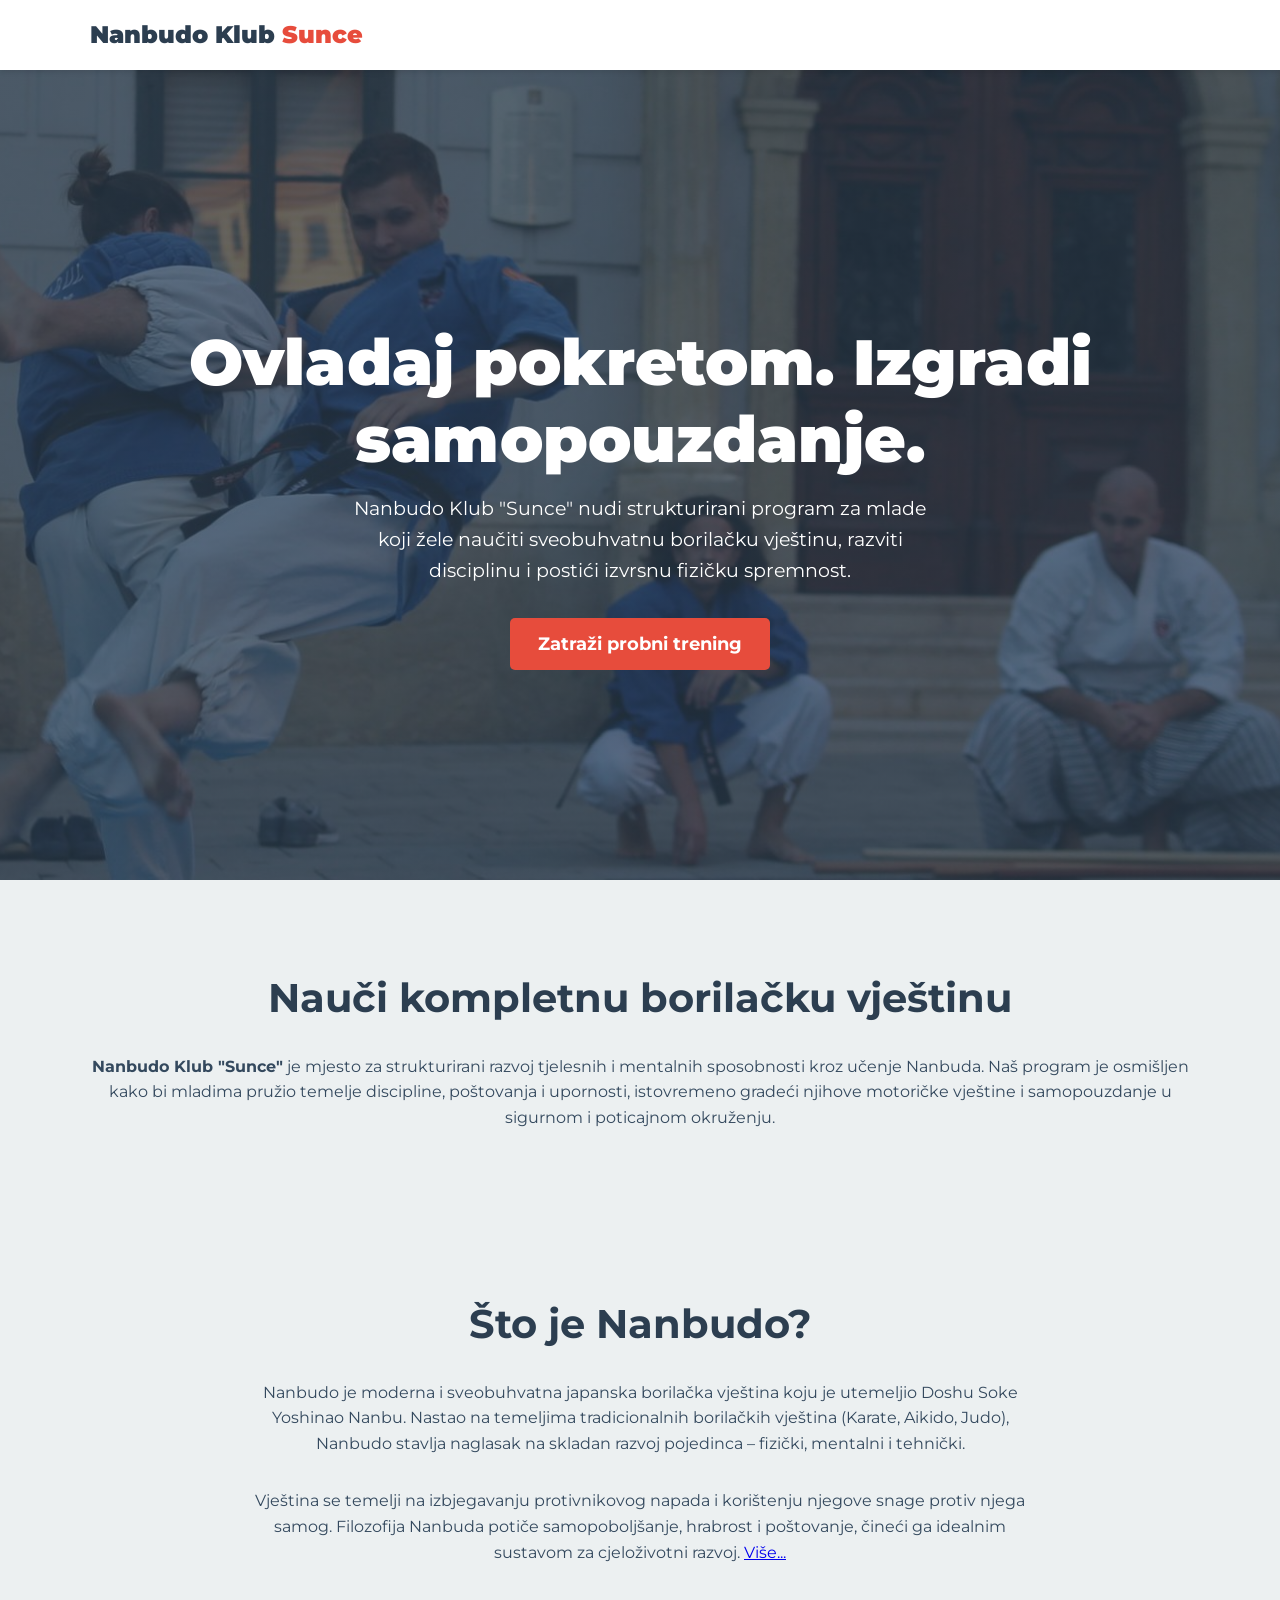
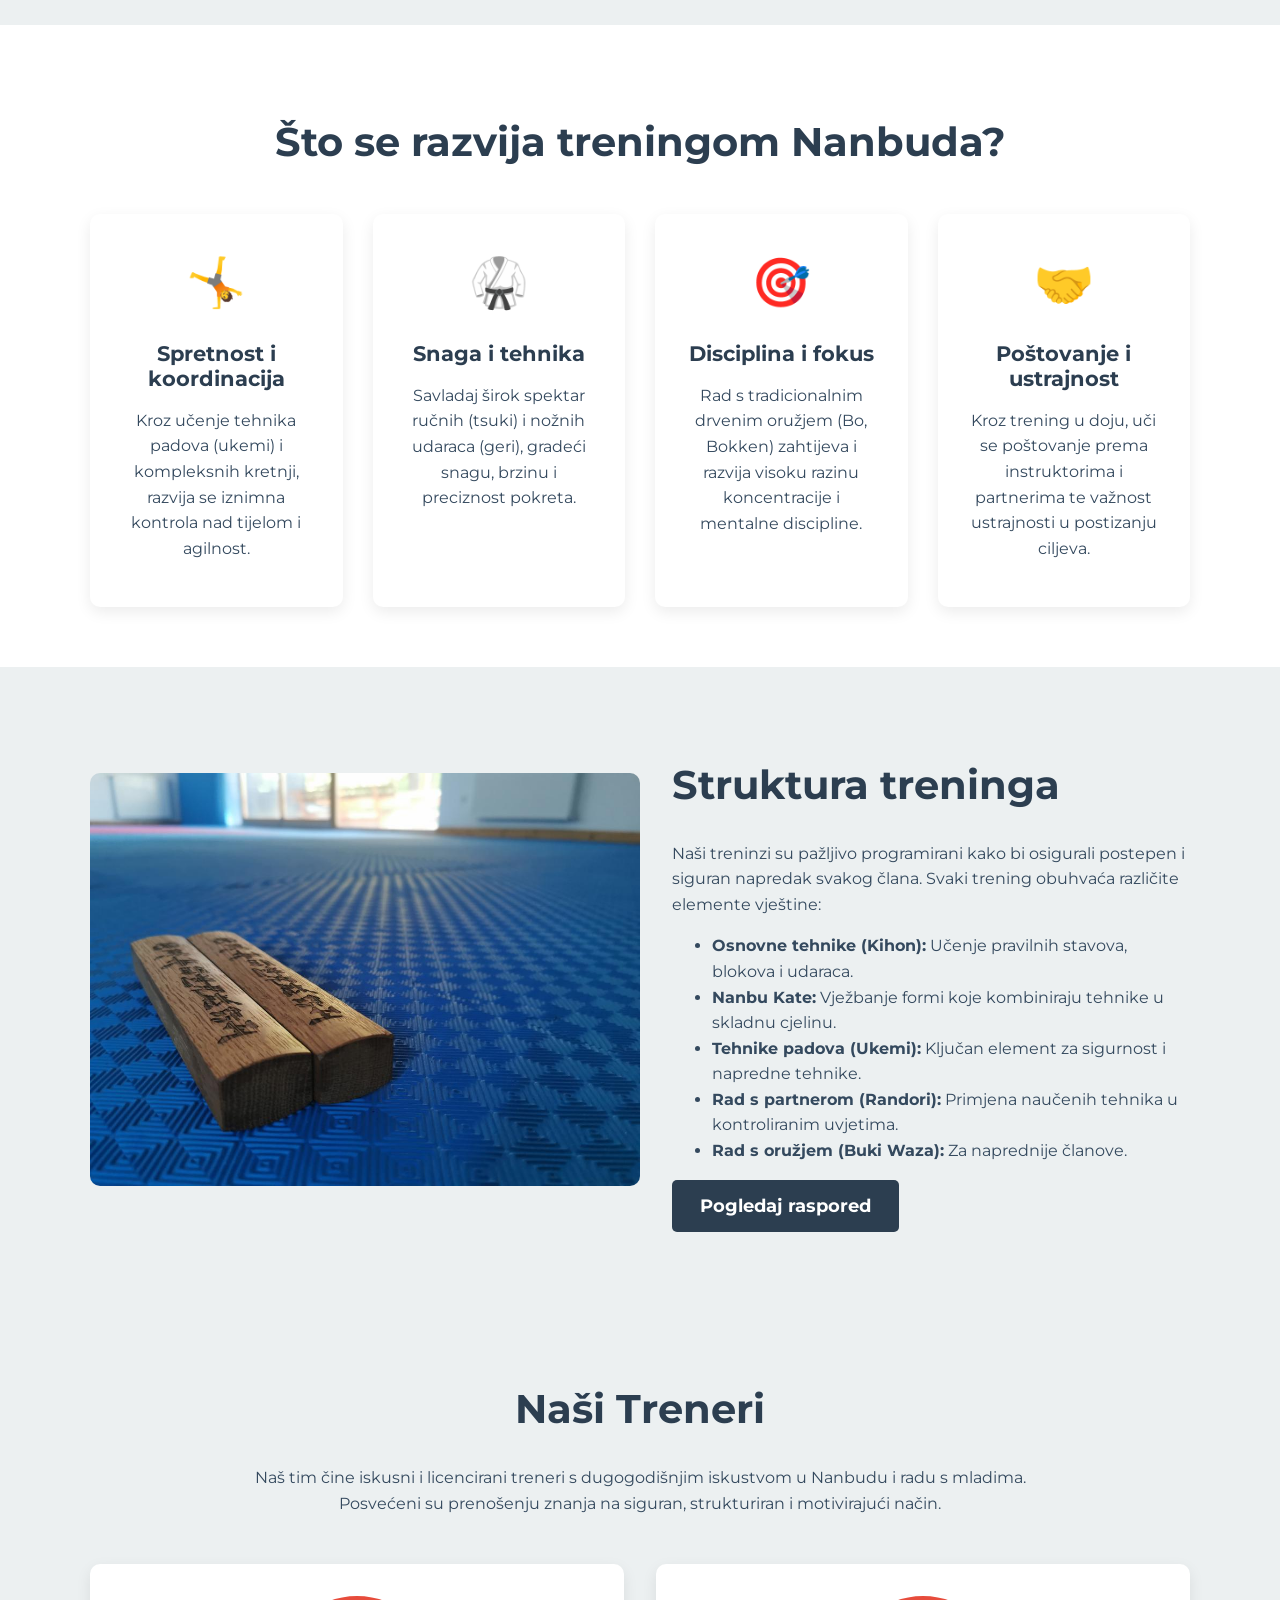
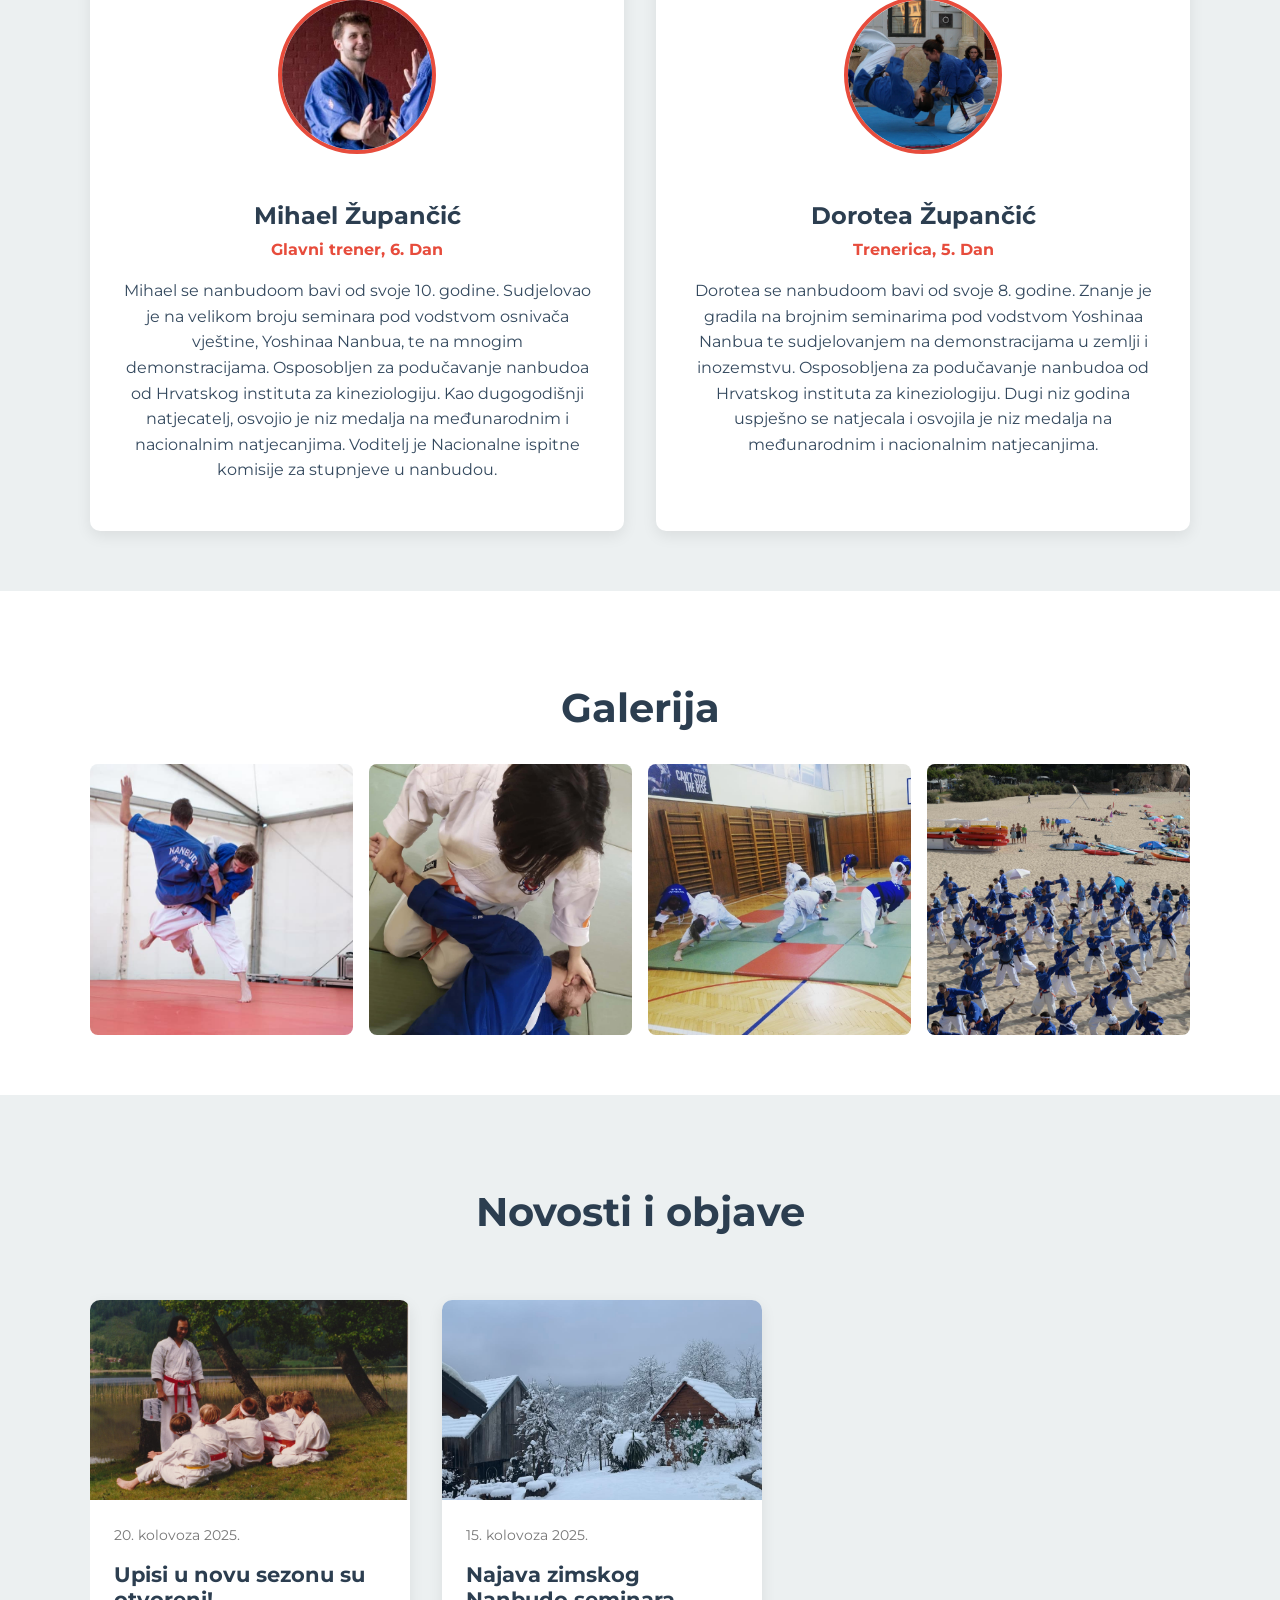
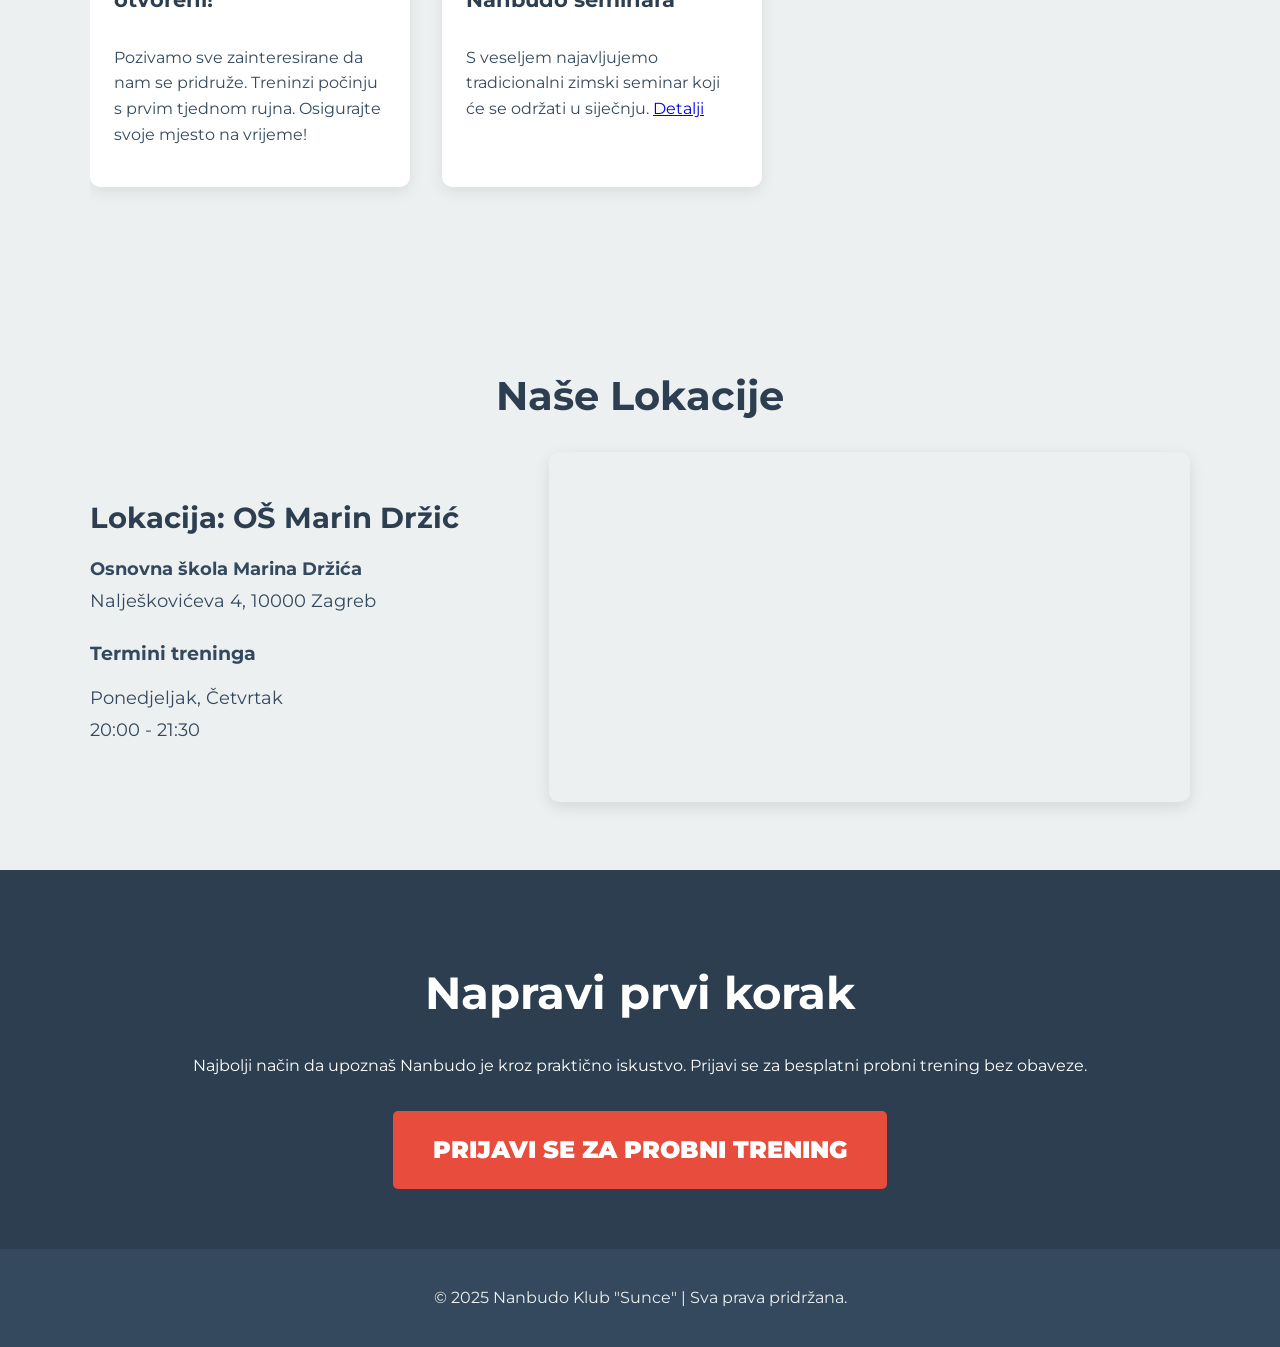
==== index.html @ 0fa8ebac "Add files via upload" ====
<!DOCTYPE html>
<html lang="hr">
<head>
    <meta charset="UTF-8">
	<link rel="shortcut icon" href="sunce-favicon.png">
    <meta name="viewport" content="width=device-width, initial-scale=1.0">
    <title>Nanbudo Klub "Sunce" | Vještina i Disciplina</title>
    <style>
        /* --- Generalni Stilovi --- */
        @import url('https://fonts.googleapis.com/css2?family=Montserrat:wght@400;700;900&display=swap');

        :root {
            --primary-color: #2c3e50; /* Tamno plava */
            --secondary-color: #e74c3c; /* Jarko crvena */
            --light-color: #ecf0f1; /* Svijetlo siva */
            --white-color: #ffffff;
            --dark-text: #34495e;
        }

        html {
            scroll-behavior: smooth; /* Omogućuje glatki scroll na linkove */
        }

        body {
            font-family: 'Montserrat', sans-serif;
            margin: 0;
            padding: 0;
            background-color: var(--white-color);
            color: var(--dark-text);
            line-height: 1.6;
        }

        .container {
            max-width: 1100px;
            margin: auto;
            padding: 0 20px;
        }

        h1, h2, h3, h4 {
            font-weight: 700;
            line-height: 1.2;
            margin-bottom: 1rem;
        }
        
        h1 { font-size: 3rem; }
        h2 { font-size: 2.5rem; color: var(--primary-color); text-align: center; margin-bottom: 2rem; }
        h3 { font-size: 1.5rem; color: var(--primary-color); }
        h4 { font-size: 1.2rem; color: var(--dark-text); }
        p { margin-bottom: 1rem; }

        section {
            padding: 60px 0;
        }
        
        .text-center {
            text-align: center;
        }

        /* --- Navigacija --- */
        .navbar {
            background: var(--white-color);
            padding: 1rem 2rem;
            position: sticky;
            top: 0;
            z-index: 100;
            box-shadow: 0 2px 5px rgba(0,0,0,0.1);
        }

        .navbar .container {
            display: flex;
            justify-content: space-between;
            align-items: center;
        }

        .navbar .logo {
            font-size: 1.5rem;
            font-weight: 900;
            color: var(--primary-color);
            text-decoration: none;
        }

        .navbar .logo-accent {
            color: var(--secondary-color);
        }

        /* --- Hero Sekcija --- */
        .hero {
            background: linear-gradient(rgba(44, 62, 80, 0.7), rgba(44, 62, 80, 0.7)), url('dora2.jpg') no-repeat center center/cover;
            height: 90vh;
            color: var(--white-color);
            display: flex;
            justify-content: center;
            align-items: center;
            text-align: center;
            padding: 0 20px;
        }

        .hero h1 {
            font-weight: 900;
            font-size: 4rem;
        }

        .hero p {
            font-size: 1.2rem;
            max-width: 600px;
            margin: 1rem auto 2rem;
        }

        /* --- Gumbi (Buttons) --- */
        .btn {
            display: inline-block;
            padding: 12px 28px;
            background: var(--secondary-color);
            color: var(--white-color);
            text-decoration: none;
            font-weight: 700;
            border-radius: 5px;
            transition: all 0.3s ease;
            font-size: 1.1rem;
            border: none;
        }

        .btn:hover {
            background: #c0392b;
            transform: translateY(-2px);
        }

        .btn-primary {
             background: var(--primary-color);
        }
        
        .btn-primary:hover {
            background: #34495e;
        }

        /* --- Stilovi za sekcije --- */
        .welcome, .nanbudo-desc, .training, .trainers, .news, .location {
            background: var(--light-color);
        }
        
        #gallery { background: var(--white-color); }

        /* --- Prednosti Nanbuda Sekcija --- */
        .benefits-grid {
            display: grid;
            grid-template-columns: repeat(auto-fit, minmax(250px, 1fr));
            gap: 30px;
            margin-top: 3rem;
        }

        .benefit-card {
            background: #fff;
            padding: 30px;
            text-align: center;
            border-radius: 10px;
            box-shadow: 0 5px 15px rgba(0,0,0,0.08);
            transition: transform 0.3s ease;
        }

        .benefit-card:hover {
            transform: translateY(-10px);
        }

        .benefit-card .icon {
            font-size: 3rem;
            color: var(--secondary-color);
            margin-bottom: 1rem;
        }

        .benefit-card h3 {
            font-size: 1.3rem;
        }
        
        /* --- Sadržaj treninga --- */
        .content-flex {
            display: flex;
            align-items: center;
            gap: 2rem;
        }
        
        .content-flex img {
            max-width: 50%;
            border-radius: 10px;
        }
        
        /* --- Sekcija Treneri --- */
        .trainers-grid {
            display: grid;
            grid-template-columns: repeat(auto-fit, minmax(300px, 1fr));
            gap: 2rem;
            margin-top: 3rem;
        }

        .trainer-card {
            background: var(--white-color);
            border-radius: 10px;
            box-shadow: 0 5px 15px rgba(0,0,0,0.08);
            text-align: center;
            padding: 2rem;
        }

        .trainer-card img {
            width: 150px;
            height: 150px;
            border-radius: 50%;
            object-fit: cover;
            border: 4px solid var(--secondary-color);
            margin-bottom: 1rem;
        }

        .trainer-card .trainer-rank {
            font-weight: 700;
            color: var(--secondary-color);
            margin-top: -10px;
            display: block;
        }

        /* --- Sekcija Galerija --- */
        .gallery-grid {
            display: grid;
            grid-template-columns: repeat(auto-fit, minmax(250px, 1fr));
            gap: 1rem;
        }
        .gallery-item img {
            width: 100%;
            height: 100%;
            object-fit: cover;
            border-radius: 8px;
            transition: transform 0.3s ease, box-shadow 0.3s ease;
        }
        .gallery-item img:hover {
            transform: scale(1.05);
            box-shadow: 0 8px 20px rgba(0,0,0,0.2);
        }

        /* --- Sekcija Novosti --- */
        .news-grid {
            display: flex;
            overflow-x: auto;
            gap: 2rem;
            padding: 1rem 0 2rem 0;
            margin-top: 3rem;
            scrollbar-width: thin;
            -ms-overflow-style: none;
        }
        .news-grid::-webkit-scrollbar { height: 8px; }
        .news-grid::-webkit-scrollbar-track { background: #e0e0e0; border-radius: 4px; }
        .news-grid::-webkit-scrollbar-thumb { background-color: #a0a0a0; border-radius: 4px; }
        .news-grid::-webkit-scrollbar-thumb:hover { background-color: #808080; }

        .news-card {
            background: var(--white-color);
            border-radius: 10px;
            box-shadow: 0 5px 15px rgba(0,0,0,0.08);
            overflow: hidden;
            display: flex;
            flex-direction: column;
            flex: 0 0 320px;
        }
        .news-card img { width: 100%; height: 200px; object-fit: cover; }
        .news-card-content { padding: 1.5rem; flex-grow: 1; display: flex; flex-direction: column; }
        .news-card-content h3 { margin-top: 0; font-size: 1.3rem; }
        .news-card-content .date { font-size: 0.9rem; color: #777; margin-bottom: 1rem; }

        /* --- Sekcija Lokacija --- */
        .location-content {
            display: grid;
            grid-template-columns: 1fr 1.5fr;
            gap: 2rem;
            align-items: center;
        }
        
        .location-block:not(:last-child) {
            margin-bottom: 4rem;
            padding-bottom: 2rem;
            border-bottom: 2px solid #ddd;
        }

        .location-details h3 {
            margin-top: 0;
            font-size: 1.8rem;
        }
        .location-details p {
            font-size: 1.1rem;
            line-height: 1.8;
        }
        .location-details h4.group-title {
            margin-top: -10px;
            margin-bottom: 20px;
            color: var(--secondary-color);
            font-weight: 700;
        }
        .location-map iframe {
            width: 100%;
            height: 100%;
            min-height: 350px;
            border: 0;
            border-radius: 10px;
            box-shadow: 0 5px 15px rgba(0,0,0,0.1);
        }

        /* --- Završna CTA Sekcija --- */
        .final-cta {
            background: var(--primary-color);
            color: var(--white-color);
            text-align: center;
        }

        .final-cta h2 { color: var(--white-color); font-size: 2.8rem; }
        .final-cta .btn { font-size: 1.5rem; padding: 20px 40px; margin-top: 1rem; font-weight: 900; }
        
        /* --- Footer --- */
        .footer {
            background: var(--dark-text);
            color: var(--light-color);
            text-align: center;
            padding: 20px 0;
        }
        
        /* --- Responsivnost --- */
        @media(max-width: 768px) {
            h1 { font-size: 2.5rem; }
            .hero h1 { font-size: 3rem; }
            h2 { font-size: 2rem; }
            .content-flex, .location-content {
                flex-direction: column;
                grid-template-columns: 1fr;
                text-align: center;
            }
            .content-flex img { max-width: 100%; margin-bottom: 1rem; }
            .news-card { flex-basis: 280px; }
            .location-content { text-align: center; }
        }
    </style>
</head>
<body>

    <nav class="navbar">
        <div class="container">
            <a href="#" class="logo">Nanbudo Klub <span class="logo-accent">Sunce</span></a>
        </div>
    </nav>

    <header class="hero">
        <div class="hero-content">
            <h1>Ovladaj pokretom. Izgradi samopouzdanje.</h1>
            <p>Nanbudo Klub "Sunce" nudi strukturirani program za mlade koji žele naučiti sveobuhvatnu borilačku vještinu, razviti disciplinu i postići izvrsnu fizičku spremnost.</p>
            <a href="#lokacija" class="btn">Zatraži probni trening</a>
        </div>
    </header>

    <main>
        <section class="welcome text-center">
            <div class="container">
                <h2>Nauči kompletnu borilačku vještinu</h2>
                <p><strong>Nanbudo Klub "Sunce"</strong> je mjesto za strukturirani razvoj tjelesnih i mentalnih sposobnosti kroz učenje Nanbuda. Naš program je osmišljen kako bi mladima pružio temelje discipline, poštovanja i upornosti, istovremeno gradeći njihove motoričke vještine i samopouzdanje u sigurnom i poticajnom okruženju.</p>
            </div>
        </section>

        <section id="o-nanbudu" class="nanbudo-desc">
            <div class="container">
                <h2 class="text-center">Što je Nanbudo?</h2>
                <p class="text-center" style="max-width: 800px; margin: 0 auto 2rem;">Nanbudo je moderna i sveobuhvatna japanska borilačka vještina koju je utemeljio Doshu Soke Yoshinao Nanbu. 
				Nastao na temeljima tradicionalnih borilačkih vještina (Karate, Aikido, Judo), Nanbudo stavlja naglasak na skladan razvoj pojedinca – fizički, mentalni i tehnički.</p>
                <p class="text-center" style="max-width: 800px; margin: 0 auto;">Vještina se temelji na izbjegavanju protivnikovog napada i korištenju njegove snage protiv njega samog. 
				Filozofija Nanbuda potiče samopoboljšanje, hrabrost i poštovanje, čineći ga idealnim sustavom za cjeloživotni razvoj. <a href="https://www.nanbudo-heiwa.com/nanbudo.html" target="_blank">Više...</a></p>
				
            </div>
        </section>

        <section id="benefits">
            <div class="container">
                <h2>Što se razvija treningom Nanbuda?</h2>
                <div class="benefits-grid">
                    <div class="benefit-card">
                        <div class="icon">🤸</div>
                        <h3>Spretnost i koordinacija</h3>
                        <p>Kroz učenje tehnika padova (ukemi) i kompleksnih kretnji, razvija se iznimna kontrola nad tijelom i agilnost.</p>
                    </div>
                    <div class="benefit-card">
                        <div class="icon">🥋</div>
                        <h3>Snaga i tehnika</h3>
                        <p>Savladaj širok spektar ručnih (tsuki) i nožnih udaraca (geri), gradeći snagu, brzinu i preciznost pokreta.</p>
                    </div>
                    <div class="benefit-card">
                        <div class="icon">🎯</div>
                        <h3>Disciplina i fokus</h3>
                        <p>Rad s tradicionalnim drvenim oružjem (Bo, Bokken) zahtijeva i razvija visoku razinu koncentracije i mentalne discipline.</p>
                    </div>
                     <div class="benefit-card">
                        <div class="icon">🤝</div>
                        <h3>Poštovanje i ustrajnost</h3>
                        <p>Kroz trening u doju, uči se poštovanje prema instruktorima i partnerima te važnost ustrajnosti u postizanju ciljeva.</p>
                    </div>
                </div>
            </div>
        </section>

        <section class="training">
            <div class="container">
                <div class="content-flex">
                    <img src="trening.jpg" alt="Strukturirani trening nanbuda za mlade">
                    <div class="text-content">
                        <h2 style="text-align: left;">Struktura treninga</h2>
                        <p>Naši treninzi su pažljivo programirani kako bi osigurali postepen i siguran napredak svakog člana. Svaki trening obuhvaća različite elemente vještine:</p>
                        <ul>
                            <li><strong>Osnovne tehnike (Kihon):</strong> Učenje pravilnih stavova, blokova i udaraca.</li>
                            <li><strong>Nanbu Kate:</strong> Vježbanje formi koje kombiniraju tehnike u skladnu cjelinu.</li>
                            <li><strong>Tehnike padova (Ukemi):</strong> Ključan element za sigurnost i napredne tehnike.</li>
                            <li><strong>Rad s partnerom (Randori):</strong> Primjena naučenih tehnika u kontroliranim uvjetima.</li>
                            <li><strong>Rad s oružjem (Buki Waza):</strong> Za naprednije članove.</li>
                        </ul>
                        <a href="#lokacija" class="btn btn-primary">Pogledaj raspored</a>
                    </div>
                </div>
            </div>
        </section>
        
        <section id="treneri" class="trainers">
            <div class="container">
                <h2 class="text-center">Naši Treneri</h2>
                <p class="text-center" style="max-width: 800px; margin: 0 auto;">Naš tim čine iskusni i licencirani treneri s dugogodišnjim iskustvom u Nanbudu i radu s mladima. Posvećeni su prenošenju znanja na siguran, strukturiran i motivirajući način.</p>
                <div class="trainers-grid">
                    <div class="trainer-card">
                        <img src="miha.jpg" alt="Fotografija trenera Mihaela Župančića">
                        <h3>Mihael Župančić</h3>
                        <span class="trainer-rank">Glavni trener, 6. Dan</span>
                        <p>Mihael se nanbudoom bavi od svoje 10. godine. Sudjelovao je na velikom broju seminara pod vodstvom osnivača vještine, Yoshinaa Nanbua, te na mnogim demonstracijama. 
						Osposobljen za podučavanje nanbudoa od Hrvatskog instituta za kineziologiju.
						Kao dugogodišnji natjecatelj, osvojio je niz medalja na međunarodnim i nacionalnim natjecanjima. Voditelj je Nacionalne ispitne komisije za stupnjeve u nanbudou.</p>
                    </div>
                    <div class="trainer-card">
                        <img src="dora1.jpg" alt="Fotografija trenerice Dorotee Župančić">
                        <h3>Dorotea Župančić</h3>
                        <span class="trainer-rank">Trenerica, 5. Dan</span>
                        <p>Dorotea se nanbudoom bavi od svoje 8. godine. Znanje je gradila na brojnim seminarima pod vodstvom Yoshinaa Nanbua te sudjelovanjem na demonstracijama u zemlji i inozemstvu. 
						Osposobljena za podučavanje nanbudoa od Hrvatskog instituta za kineziologiju.
						Dugi niz godina uspješno se natjecala i osvojila je niz medalja na međunarodnim i nacionalnim natjecanjima.</p>
                    </div>
                </div>
            </div>
        </section>

        <section id="gallery">
            <div class="container">
                <h2 class="text-center">Galerija</h2>
                <div class="gallery-grid">
                    <div class="gallery-item"><img src="mico2.jpg" alt="Slika s treninga"></div>
                    <div class="gallery-item"><img src="mirta.jpg" alt="Prikaz tehnike"></div>
                    <div class="gallery-item"><img src="trening2.jpg" alt="Tim kluba"></div>
                    <div class="gallery-item"><img src="seminar.jpeg" alt="Slika sa seminara"></div>
                </div>
            </div>
        </section>

        <section id="news" class="news">
            <div class="container">
                <h2 class="text-center">Novosti i objave</h2>
                <div class="news-grid">
                    <div class="news-card">
                        <img src="yoshinao nanbu s djecom-min.jpg" alt="Upisi u novu sezonu">
                        <div class="news-card-content">
                            <span class="date">20. kolovoza 2025.</span>
                            <h3>Upisi u novu sezonu su otvoreni!</h3>
                            <p>Pozivamo sve zainteresirane da nam se pridruže. Treninzi počinju s prvim tjednom rujna. Osigurajte svoje mjesto na vrijeme!</p>
                        </div>
                    </div>
                    <div class="news-card">
                        <img src="zimski.jpg" alt="Nanbudo seminar">
                        <div class="news-card-content">
                            <span class="date">15. kolovoza 2025.</span>
                            <h3>Najava zimskog Nanbudo seminara</h3>
                            <p>S veseljem najavljujemo tradicionalni zimski seminar koji će se održati u siječnju. <a href="https://www.facebook.com/events/2530311570635819" target="_blank">Detalji</a></p>
                        </div>
                    </div>
                </div>
            </div>
        </section>
        
        <section id="lokacija" class="location">
            <div class="container">
                <h2 class="text-center">Naše Lokacije</h2>
				<div class="location-block">
                    <div class="location-content">
                        <div class="location-details">
                            <h3>Lokacija: OŠ Marin Držić</h3>
                            <p>
                                <strong>Osnovna škola Marina Držića</strong><br>
                                Nalješkovićeva 4, 10000 Zagreb
                            </p>
                            <h4>Termini treninga</h4>
                            <p>
                                Ponedjeljak, Četvrtak<br>
                                20:00 - 21:30
                            </p>
                        </div>
                        <div class="location-map">
                            <iframe src="https://www.google.com/maps/embed?pb=!1m18!1m12!1m3!1d2781.693244349344!2d15.990890175987754!3d45.797372971081344!2m3!1f0!2f0!3f0!3m2!1i1024!2i768!4f13.1!3m3!1m2!1s0x4765d64380b5bba3%3A0xe9de5e42ae72b163!2zT8WgIE1hcmluYSBEcsW-acSHYQ!5e0!3m2!1shr!2shr!4v1756495020412!5m2!1shr!2shr" width="600" height="450" style="border:0;" allowfullscreen="" loading="lazy" referrerpolicy="no-referrer-when-downgrade"></iframe>
							</div>
                    </div>
                </div>
 <!--div class="location-block">
                    <div class="location-content">
                        <div class="location-details">
                            <h3>Lokacija 1: Radnička</h3>
                            <h4 class="group-title">Grupe za odrasle (studenti i stariji)</h4>
                            <p>
                                <strong>Dojo 66</strong><br>
                                Ul. Vjekoslava Heinzela 66, 10000, Zagreb
                            </p>
                            <h4>Termini treninga</h4>
                            <p>
                                Utorak i Četvrtak<br>
                                20:00 - 21:30
                            </p>
                        </div>
                        <div class="location-map">
                            <iframe src="https://www.google.com/maps/embed?pb=!1m18!1m12!1m3!1d2781.2649729214518!2d16.001862575988294!3d45.805951471081656!2m3!1f0!2f0!3f0!3m2!1i1024!2i768!4f13.1!3m3!1m2!1s0x4765d7b9c9d12fc9%3A0x4699dcc3f79e58da!2sDojo66!5e0!3m2!1shr!2shr!4v1756229280198!5m2!1shr!2shr" width="600" height="450" style="border:0;" allowfullscreen="" loading="lazy" referrerpolicy="no-referrer-when-downgrade"></iframe>
                        </div>
                    </div>
                </div>
                <div class="location-block">
                    <div class="location-content">
                        <div class="location-details">
                            <h3>Lokacija 2: Brezovica</h3>
                            <h4 class="group-title">Grupe za mlade (osnovna i srednja škola)</h4>
                            <p>
                                <strong>Osnovna škola Brezovica</strong><br>
                                Brezovička cesta 98A, 10251 Brezovica
                            </p>
                            <h4>Termini treninga</h4>
                            <p>
                                Ponedjeljak, Srijeda, Petak<br>
                                19:00 - 20:30
                            </p>
                        </div>
                        <div class="location-map">
                            <iframe src="https://www.google.com/maps/embed?pb=!1m18!1m12!1m3!1d5570.621102355751!2d15.901763514389438!3d45.72486651676872!2m3!1f0!2f0!3f0!3m2!1i1024!2i768!4f13.1!3m3!1m2!1s0x4765d4bf9faee3cd%3A0x7825de1d4015a80b!2sO%C5%A0%20Brezovica!5e0!3m2!1shr!2shr!4v1756229247111!5m2!1shr!2shr" width="600" height="450" style="border:0;" allowfullscreen="" loading="lazy" referrerpolicy="no-referrer-when-downgrade"></iframe>
							</div>
                    </div>
                </div-->
            </div>
        </section>

        <section id="final-cta" class="final-cta">
            <div class="container">
                <h2>Napravi prvi korak</h2>
                <p>Najbolji način da upoznaš Nanbudo je kroz praktično iskustvo. Prijavi se za besplatni probni trening bez obaveze.</p>
                <a href="mailto:mihaelzupancic@gmail.com" target="_blank" class="btn">PRIJAVI SE ZA PROBNI TRENING</a>
            </div>
        </section>

    </main>

    <footer class="footer">
        <p>© 2025 Nanbudo Klub "Sunce" | Sva prava pridržana.</p>
    </footer>

</body>
</html>
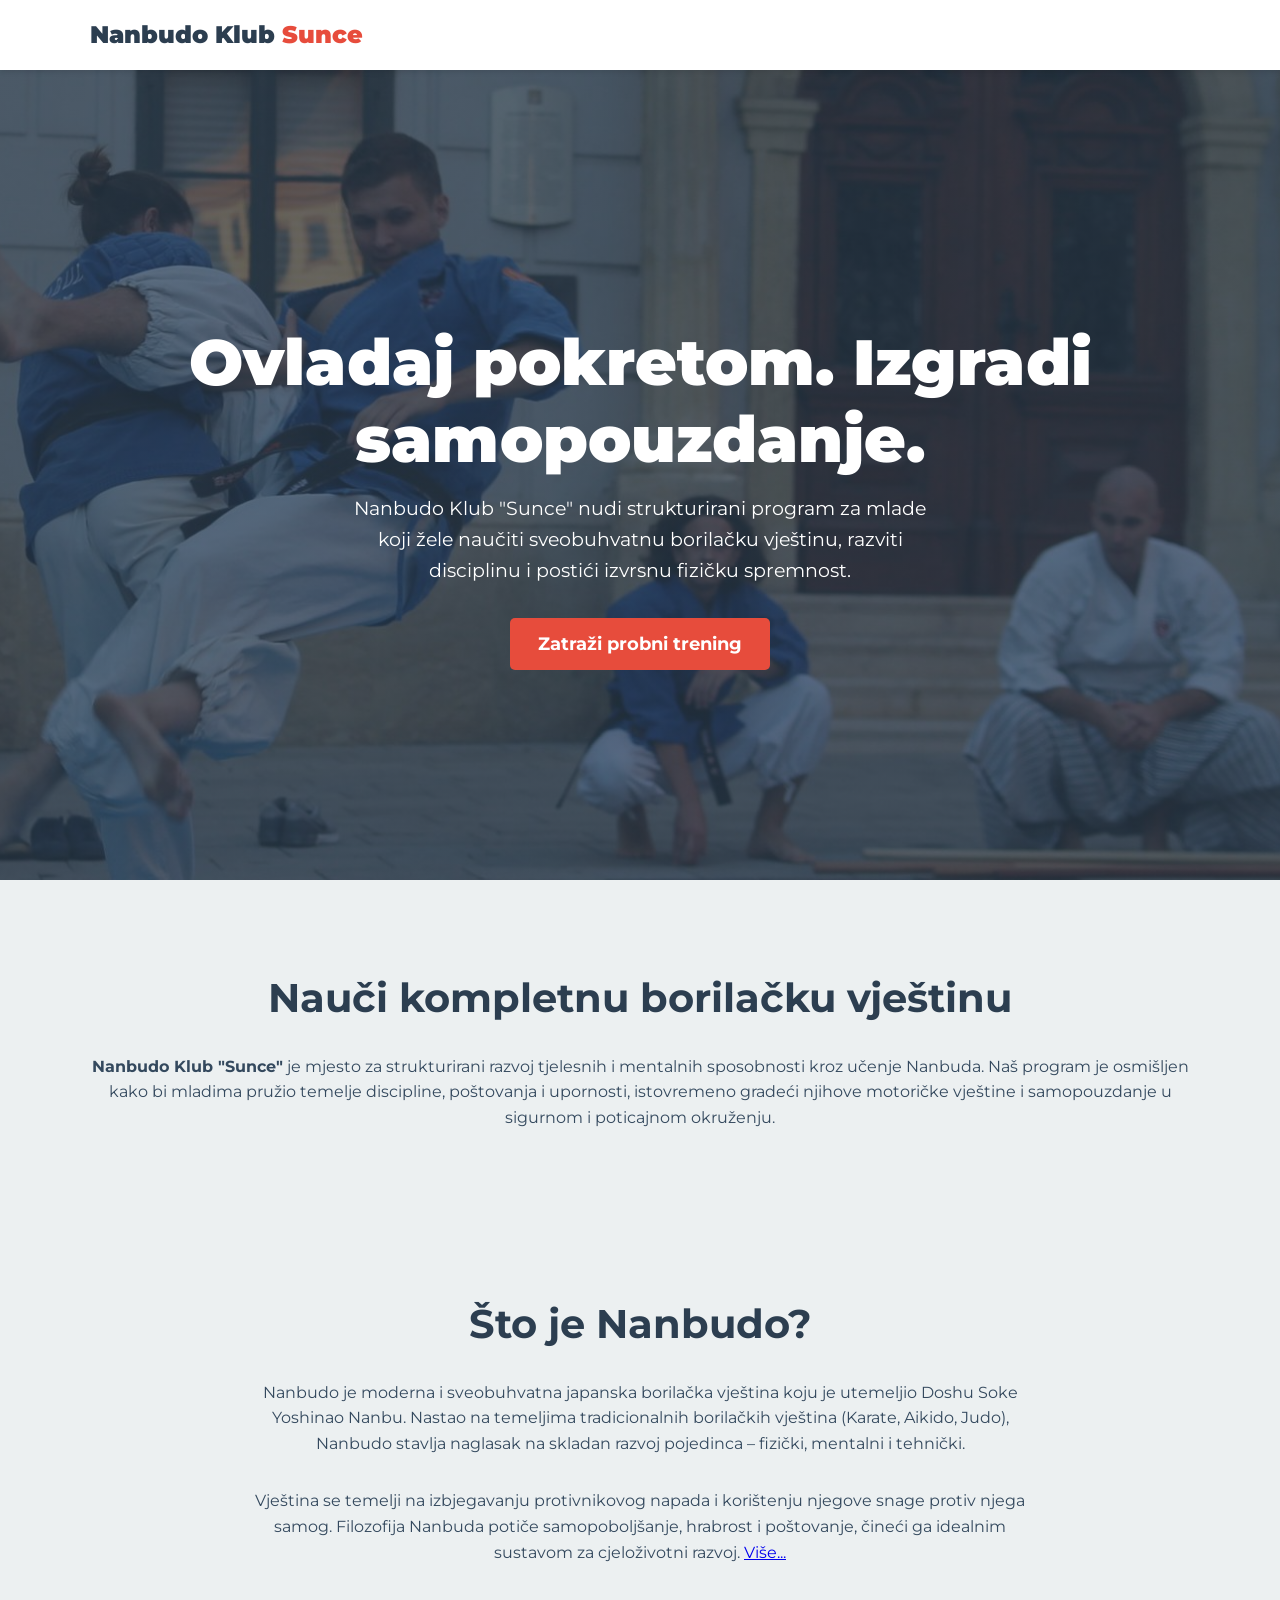
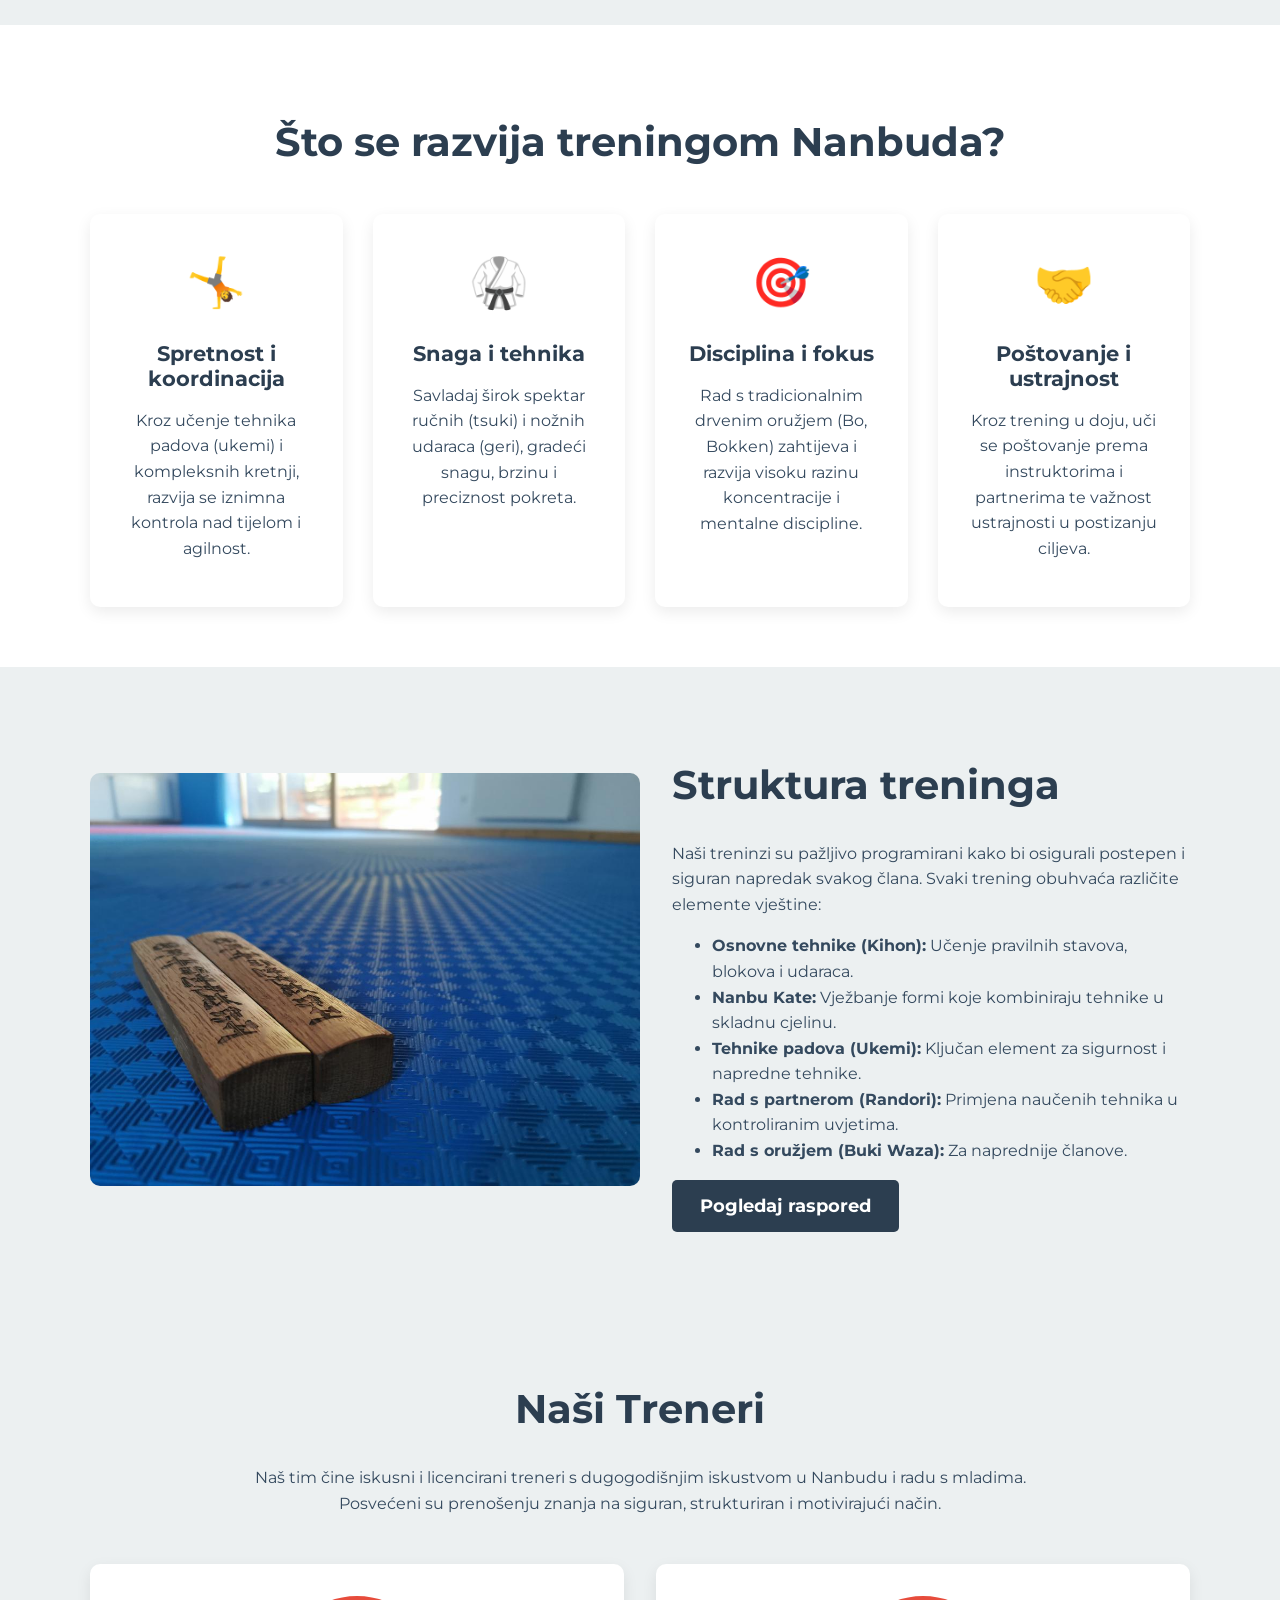
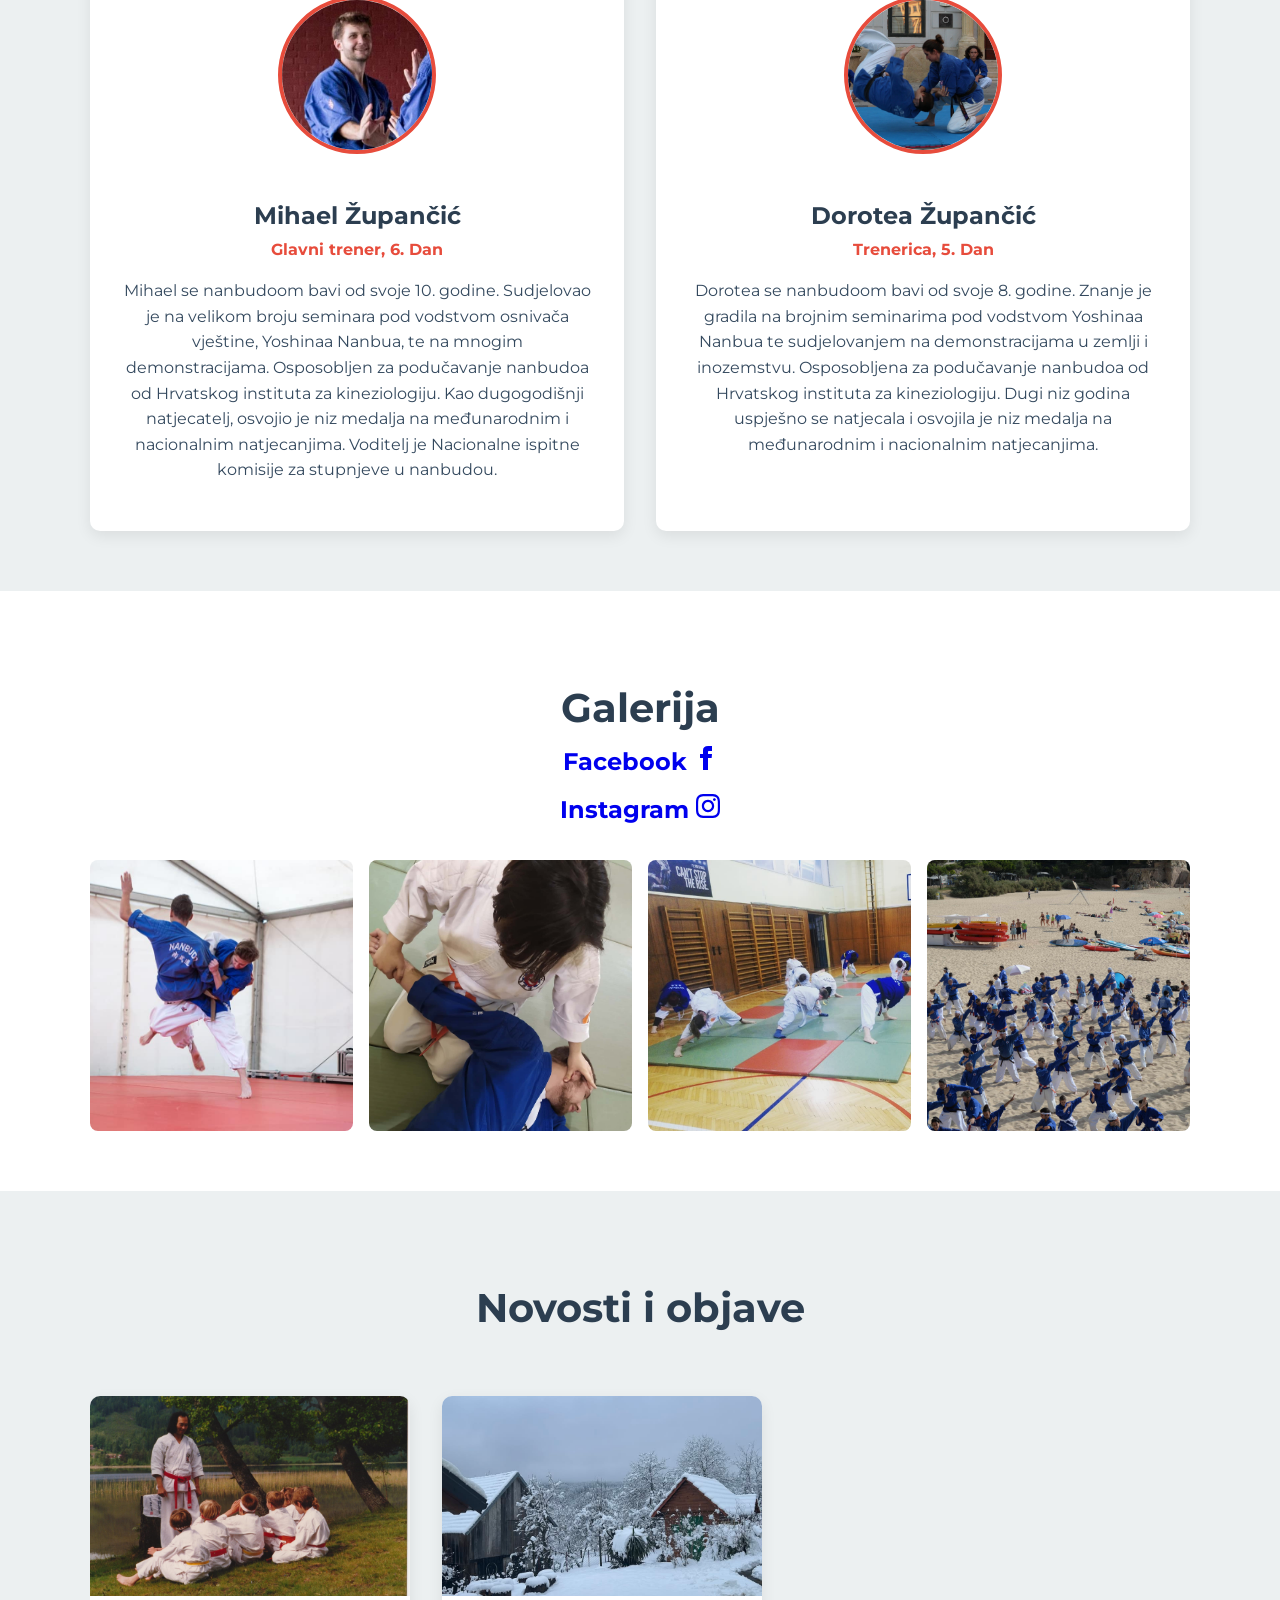
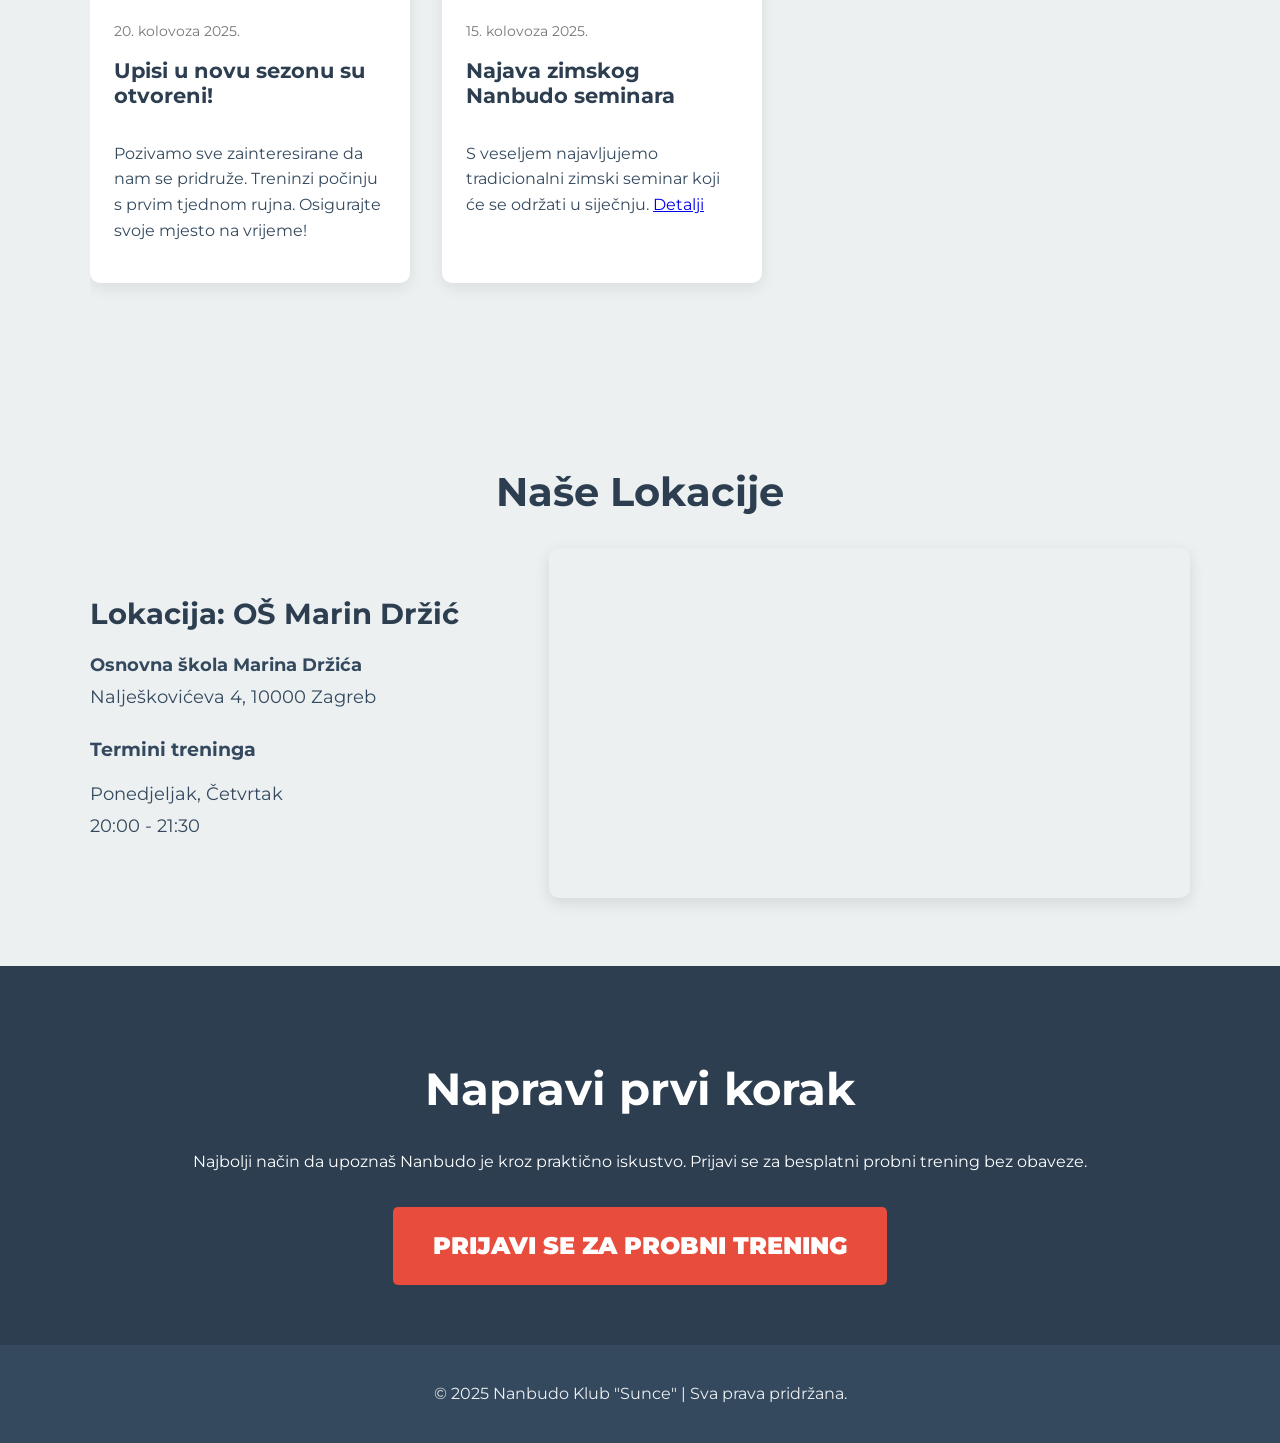
==== commit c3a63d33: "Add files via upload" ====
--- a/index.html
+++ b/index.html
@@ -55,7 +55,10 @@
         .text-center {
             text-align: center;
         }
-
+.small-font{
+	font-size:24px;
+	text-decoration:none!important;
+}
         /* --- Navigacija --- */
         .navbar {
             background: var(--white-color);
@@ -443,7 +446,20 @@
 
         <section id="gallery">
             <div class="container">
-                <h2 class="text-center">Galerija</h2>
+                <h2 class="text-center">Galerija
+				<div class="social-icons">
+				<div>
+					<a class='small-font' href="https://www.facebook.com/dojosunce/" target="_blank" aria-label="Facebook stranica Nanbudo Kluba Sunce">
+						<span class='small-font'>Facebook</span> <svg xmlns="http://www.w3.org/2000/svg" width="24" height="24" viewBox="0 0 24 24" fill="currentColor"><path d="M9 8h-3v4h3v12h5v-12h3.642l.358-4h-4v-1.667c0-.955.192-1.333 1.115-1.333h2.885v-5h-3.808c-3.596 0-5.192 1.583-5.192 4.615v2.385z"/></svg>
+					</a>
+					</div>
+					<div>
+					<a class='small-font' href="https://www.instagram.com/dojosunce/" target="_blank" aria-label="Instagram profil Nanbudo Kluba Sunce">
+						<span class='small-font'>Instagram</span> <svg xmlns="http://www.w3.org/2000/svg" width="24" height="24" viewBox="0 0 24 24" fill="currentColor"><path d="M12 2.163c3.204 0 3.584.012 4.85.07 3.252.148 4.771 1.691 4.919 4.919.058 1.265.069 1.645.069 4.85s-.011 3.584-.069 4.85c-.149 3.225-1.664 4.771-4.919 4.919-1.266.058-1.644.07-4.85.07s-3.584-.012-4.85-.07c-3.252-.148-4.771-1.691-4.919-4.919-.058-1.265-.069-1.645-.069-4.85s.011-3.584.069-4.85c.149-3.225 1.664-4.771 4.919-4.919 1.266.058 1.644.07 4.85.07zm0-2.163c-3.259 0-3.667.014-4.947.072-4.358.2-6.78 2.618-6.98 6.98-.059 1.281-.073 1.689-.073 4.948s.014 3.667.072 4.947c.2 4.358 2.618 6.78 6.98 6.98 1.281.058 1.689.072 4.948.072s3.667-.014 4.947-.072c4.358-.2 6.78-2.618 6.98-6.98.059-1.281.073-1.689.073-4.948s-.014-3.667-.072-4.947c-.2-4.358-2.618-6.78-6.98-6.98-1.281-.058-1.689-.072-4.948-.072zm0 5.838c-3.403 0-6.162 2.759-6.162 6.162s2.759 6.162 6.162 6.162 6.162-2.759 6.162-6.162-2.759-6.162-6.162-6.162zm0 10.162c-2.209 0-4-1.79-4-4s1.791-4 4-4 4 1.79 4 4-1.791 4-4 4zm6.406-11.845c-.796 0-1.441.645-1.441 1.44s.645 1.44 1.441 1.44 1.441-.645 1.441-1.44-.645-1.44-1.441-1.44z"/></svg>
+					</a>
+					</div>
+				</span>
+				</h2>
                 <div class="gallery-grid">
                     <div class="gallery-item"><img src="mico2.jpg" alt="Slika s treninga"></div>
                     <div class="gallery-item"><img src="mirta.jpg" alt="Prikaz tehnike"></div>
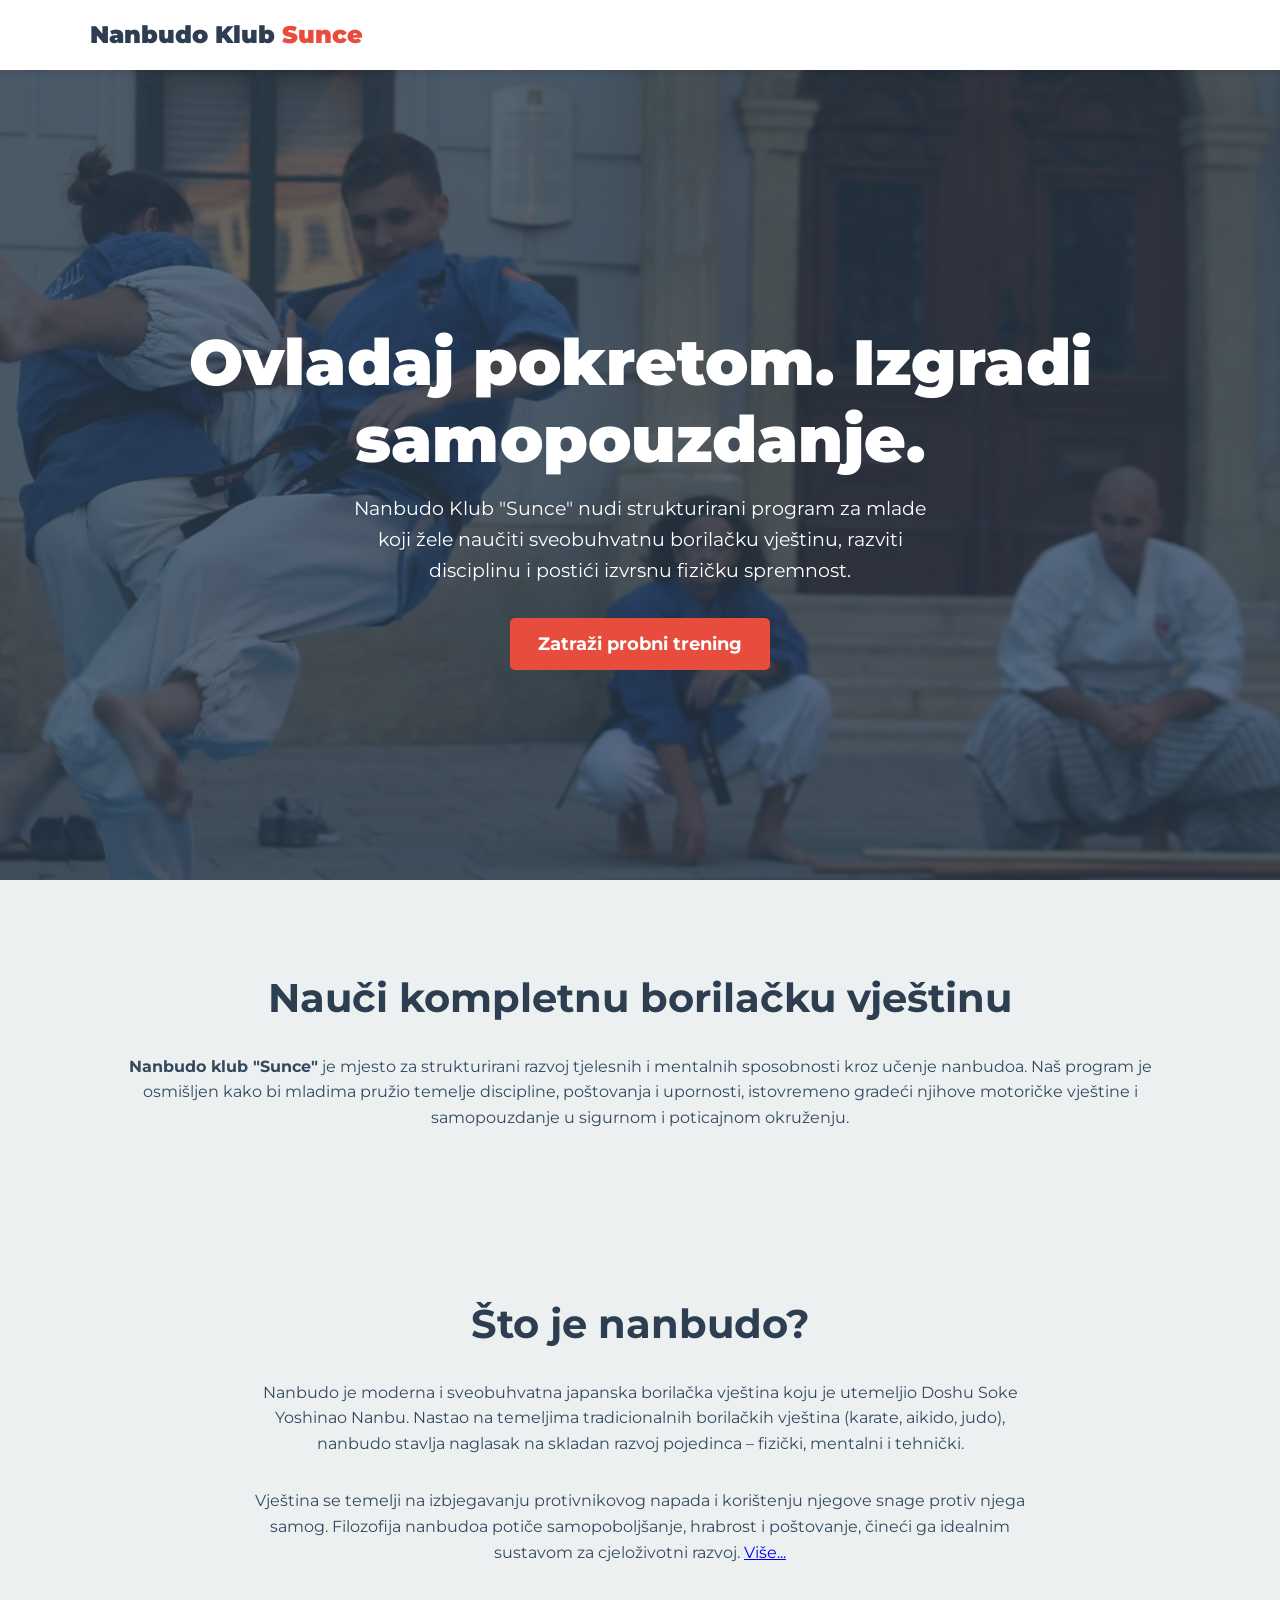
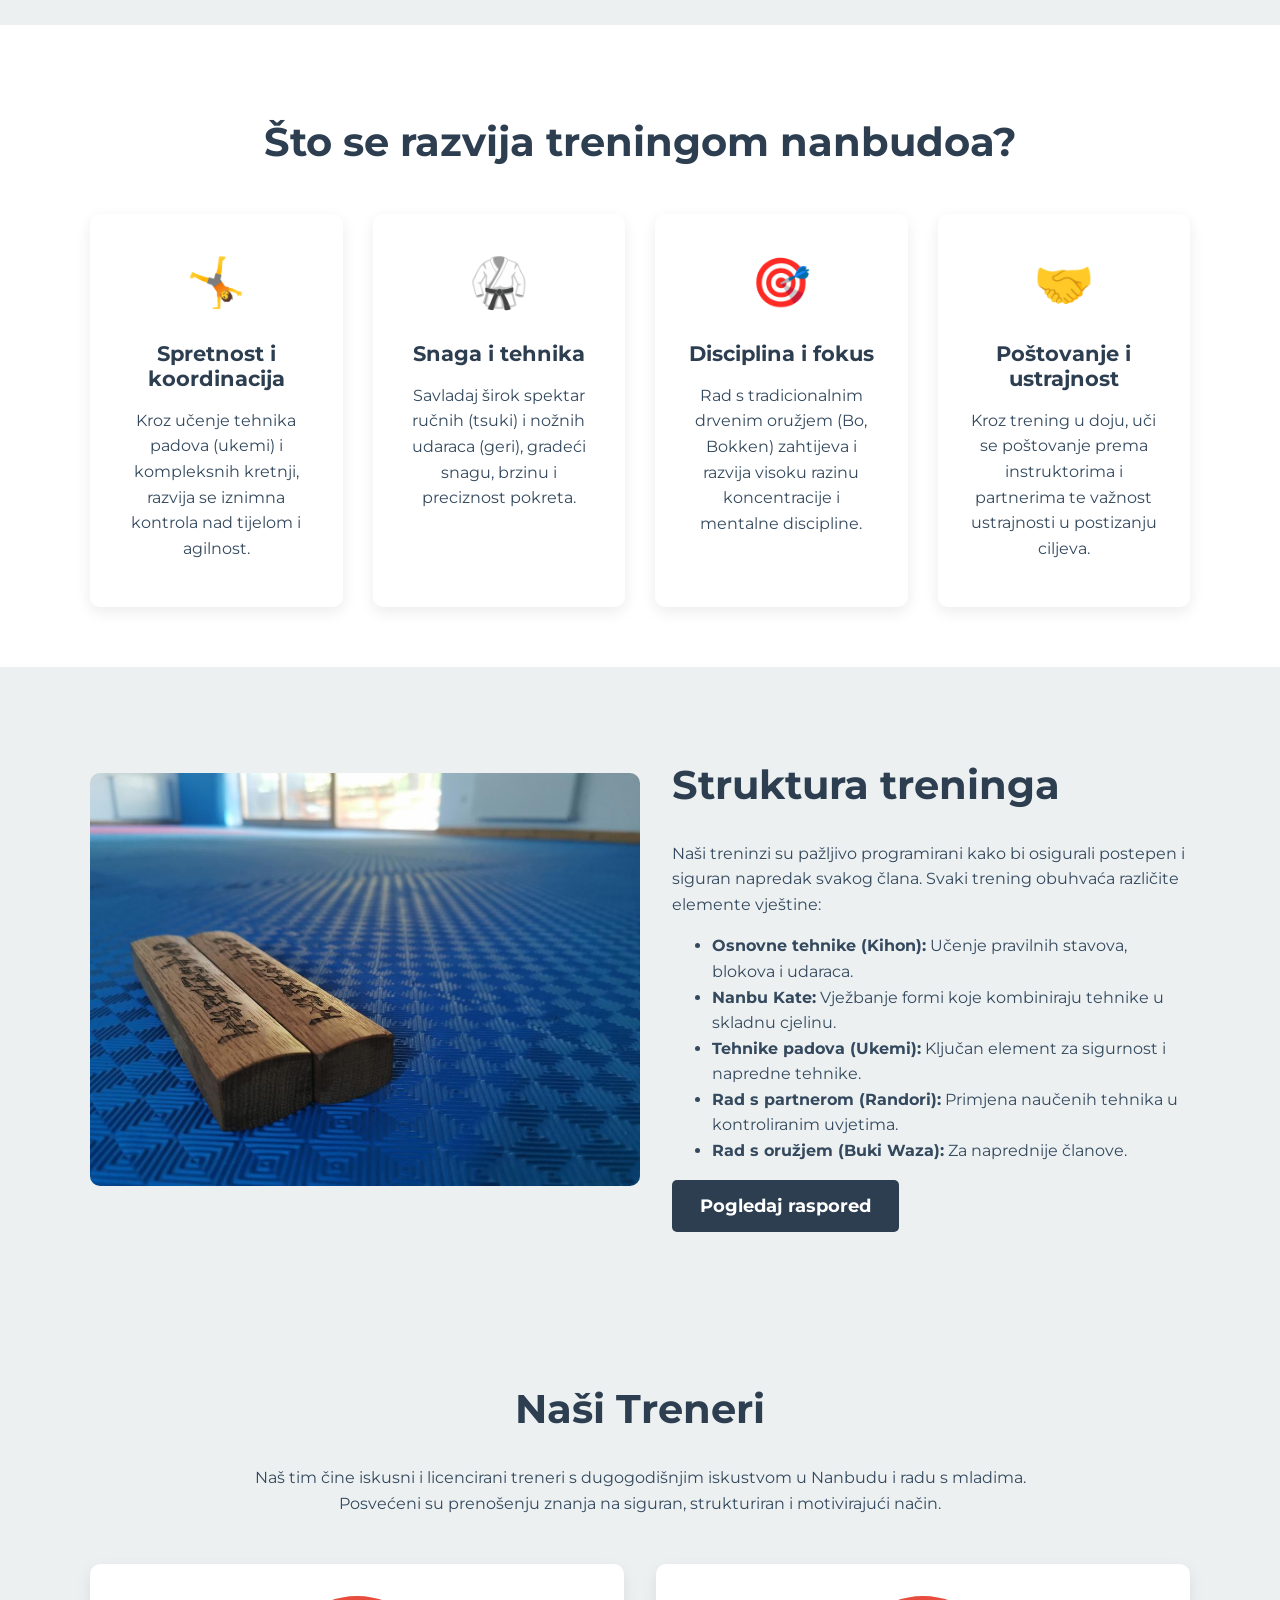
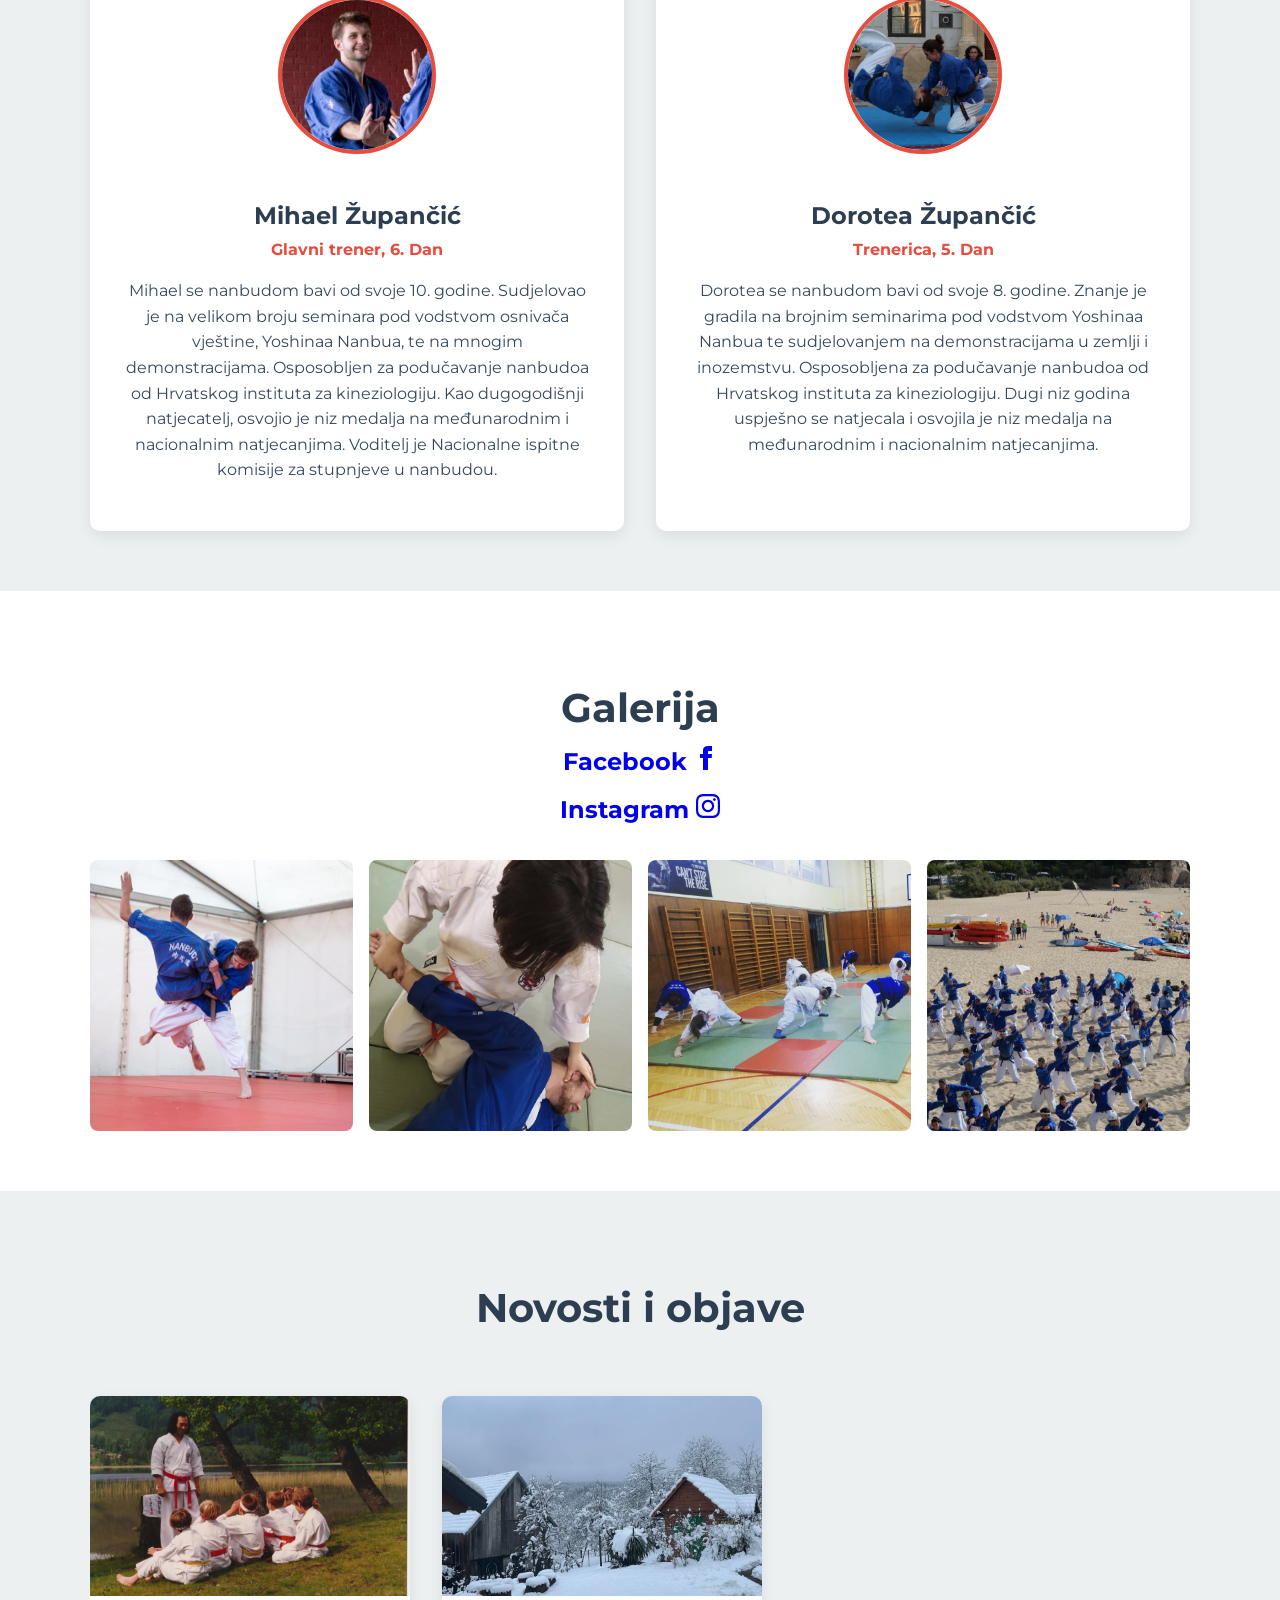
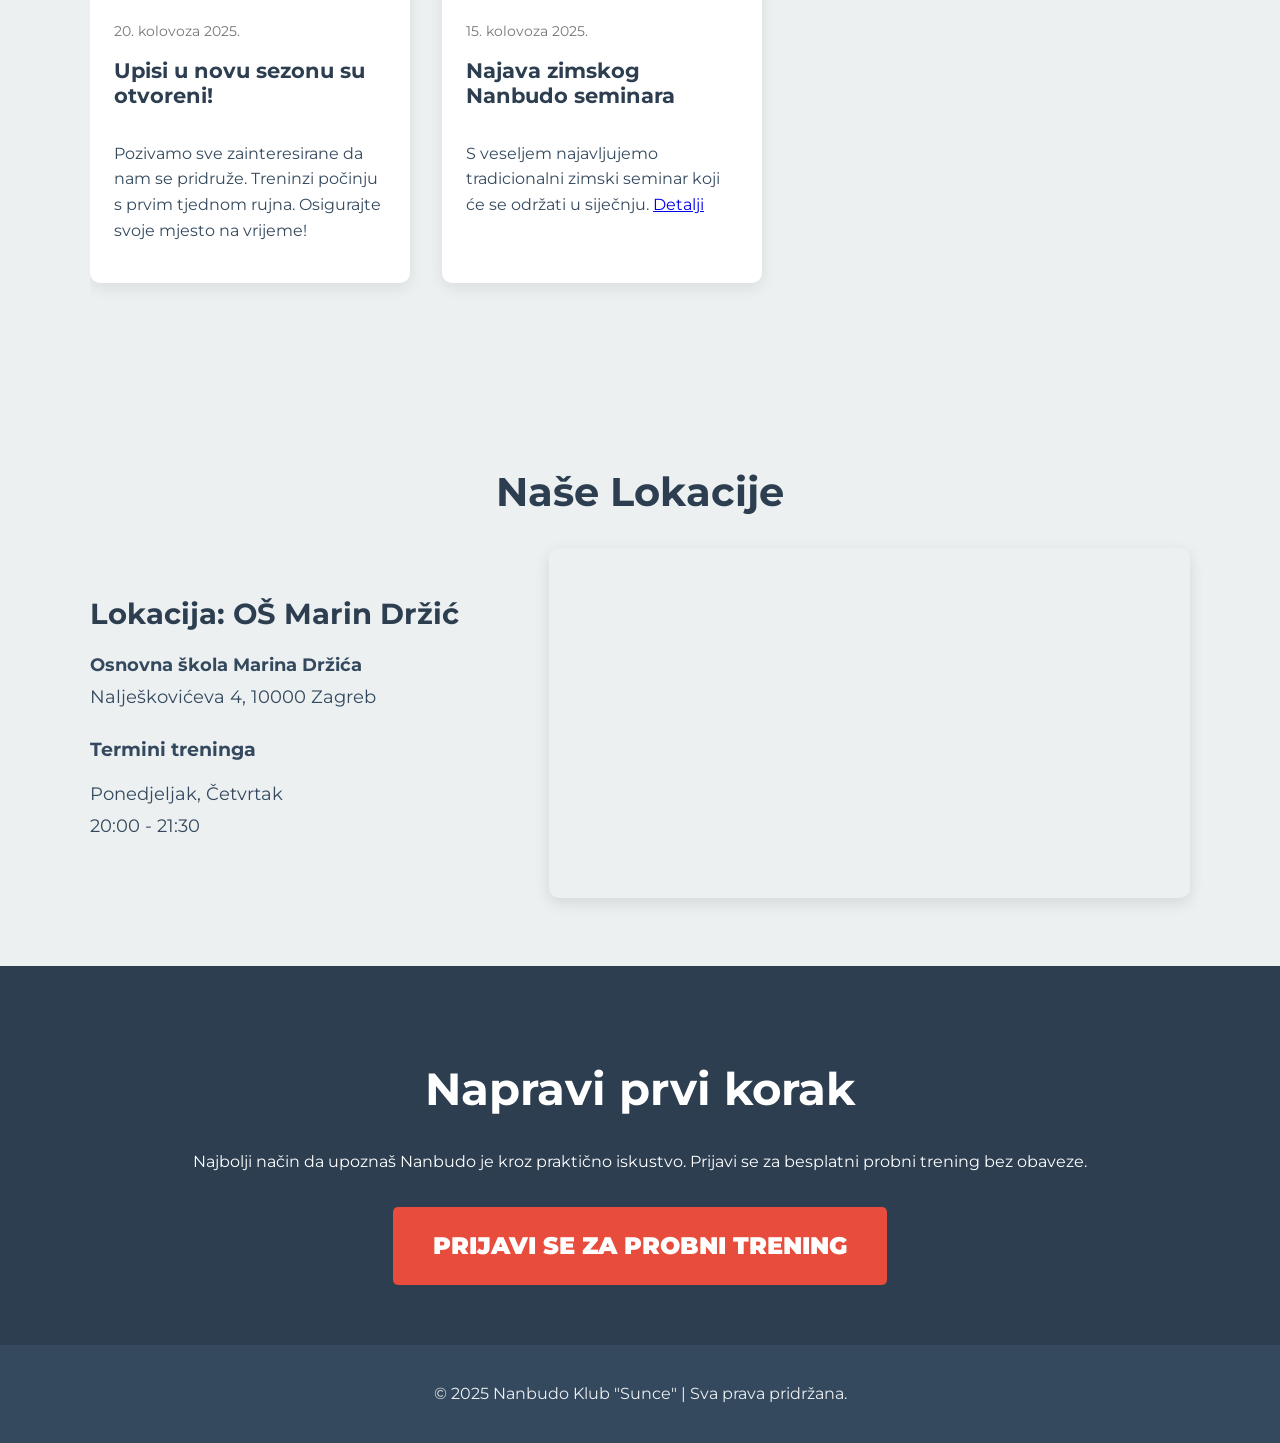
==== commit bb05bb43: "Add files via upload" ====
--- a/index.html
+++ b/index.html
@@ -143,7 +143,7 @@
         
         #gallery { background: var(--white-color); }
 
-        /* --- Prednosti Nanbuda Sekcija --- */
+        /* --- Prednosti nanbudoa Sekcija --- */
         .benefits-grid {
             display: grid;
             grid-template-columns: repeat(auto-fit, minmax(250px, 1fr));
@@ -356,24 +356,24 @@
         <section class="welcome text-center">
             <div class="container">
                 <h2>Nauči kompletnu borilačku vještinu</h2>
-                <p><strong>Nanbudo Klub "Sunce"</strong> je mjesto za strukturirani razvoj tjelesnih i mentalnih sposobnosti kroz učenje Nanbuda. Naš program je osmišljen kako bi mladima pružio temelje discipline, poštovanja i upornosti, istovremeno gradeći njihove motoričke vještine i samopouzdanje u sigurnom i poticajnom okruženju.</p>
+                <p><strong>Nanbudo klub "Sunce"</strong> je mjesto za strukturirani razvoj tjelesnih i mentalnih sposobnosti kroz učenje nanbudoa. Naš program je osmišljen kako bi mladima pružio temelje discipline, poštovanja i upornosti, istovremeno gradeći njihove motoričke vještine i samopouzdanje u sigurnom i poticajnom okruženju.</p>
             </div>
         </section>
 
         <section id="o-nanbudu" class="nanbudo-desc">
             <div class="container">
-                <h2 class="text-center">Što je Nanbudo?</h2>
+                <h2 class="text-center">Što je nanbudo?</h2>
                 <p class="text-center" style="max-width: 800px; margin: 0 auto 2rem;">Nanbudo je moderna i sveobuhvatna japanska borilačka vještina koju je utemeljio Doshu Soke Yoshinao Nanbu. 
-				Nastao na temeljima tradicionalnih borilačkih vještina (Karate, Aikido, Judo), Nanbudo stavlja naglasak na skladan razvoj pojedinca – fizički, mentalni i tehnički.</p>
+				Nastao na temeljima tradicionalnih borilačkih vještina (karate, aikido, judo), nanbudo stavlja naglasak na skladan razvoj pojedinca – fizički, mentalni i tehnički.</p>
                 <p class="text-center" style="max-width: 800px; margin: 0 auto;">Vještina se temelji na izbjegavanju protivnikovog napada i korištenju njegove snage protiv njega samog. 
-				Filozofija Nanbuda potiče samopoboljšanje, hrabrost i poštovanje, čineći ga idealnim sustavom za cjeloživotni razvoj. <a href="https://www.nanbudo-heiwa.com/nanbudo.html" target="_blank">Više...</a></p>
+				Filozofija nanbudoa potiče samopoboljšanje, hrabrost i poštovanje, čineći ga idealnim sustavom za cjeloživotni razvoj. <a href="https://www.nanbudo-heiwa.com/nanbudo.html" target="_blank">Više...</a></p>
 				
             </div>
         </section>
 
         <section id="benefits">
             <div class="container">
-                <h2>Što se razvija treningom Nanbuda?</h2>
+                <h2>Što se razvija treningom nanbudoa?</h2>
                 <div class="benefits-grid">
                     <div class="benefit-card">
                         <div class="icon">🤸</div>
@@ -402,7 +402,7 @@
         <section class="training">
             <div class="container">
                 <div class="content-flex">
-                    <img src="trening.jpg" alt="Strukturirani trening nanbuda za mlade">
+                    <img src="trening.jpg" alt="Strukturirani trening nanbudoa za mlade">
                     <div class="text-content">
                         <h2 style="text-align: left;">Struktura treninga</h2>
                         <p>Naši treninzi su pažljivo programirani kako bi osigurali postepen i siguran napredak svakog člana. Svaki trening obuhvaća različite elemente vještine:</p>
@@ -428,7 +428,7 @@
                         <img src="miha.jpg" alt="Fotografija trenera Mihaela Župančića">
                         <h3>Mihael Župančić</h3>
                         <span class="trainer-rank">Glavni trener, 6. Dan</span>
-                        <p>Mihael se nanbudoom bavi od svoje 10. godine. Sudjelovao je na velikom broju seminara pod vodstvom osnivača vještine, Yoshinaa Nanbua, te na mnogim demonstracijama. 
+                        <p>Mihael se nanbudom bavi od svoje 10. godine. Sudjelovao je na velikom broju seminara pod vodstvom osnivača vještine, Yoshinaa Nanbua, te na mnogim demonstracijama. 
 						Osposobljen za podučavanje nanbudoa od Hrvatskog instituta za kineziologiju.
 						Kao dugogodišnji natjecatelj, osvojio je niz medalja na međunarodnim i nacionalnim natjecanjima. Voditelj je Nacionalne ispitne komisije za stupnjeve u nanbudou.</p>
                     </div>
@@ -436,7 +436,7 @@
                         <img src="dora1.jpg" alt="Fotografija trenerice Dorotee Župančić">
                         <h3>Dorotea Župančić</h3>
                         <span class="trainer-rank">Trenerica, 5. Dan</span>
-                        <p>Dorotea se nanbudoom bavi od svoje 8. godine. Znanje je gradila na brojnim seminarima pod vodstvom Yoshinaa Nanbua te sudjelovanjem na demonstracijama u zemlji i inozemstvu. 
+                        <p>Dorotea se nanbudom bavi od svoje 8. godine. Znanje je gradila na brojnim seminarima pod vodstvom Yoshinaa Nanbua te sudjelovanjem na demonstracijama u zemlji i inozemstvu. 
 						Osposobljena za podučavanje nanbudoa od Hrvatskog instituta za kineziologiju.
 						Dugi niz godina uspješno se natjecala i osvojila je niz medalja na međunarodnim i nacionalnim natjecanjima.</p>
                     </div>
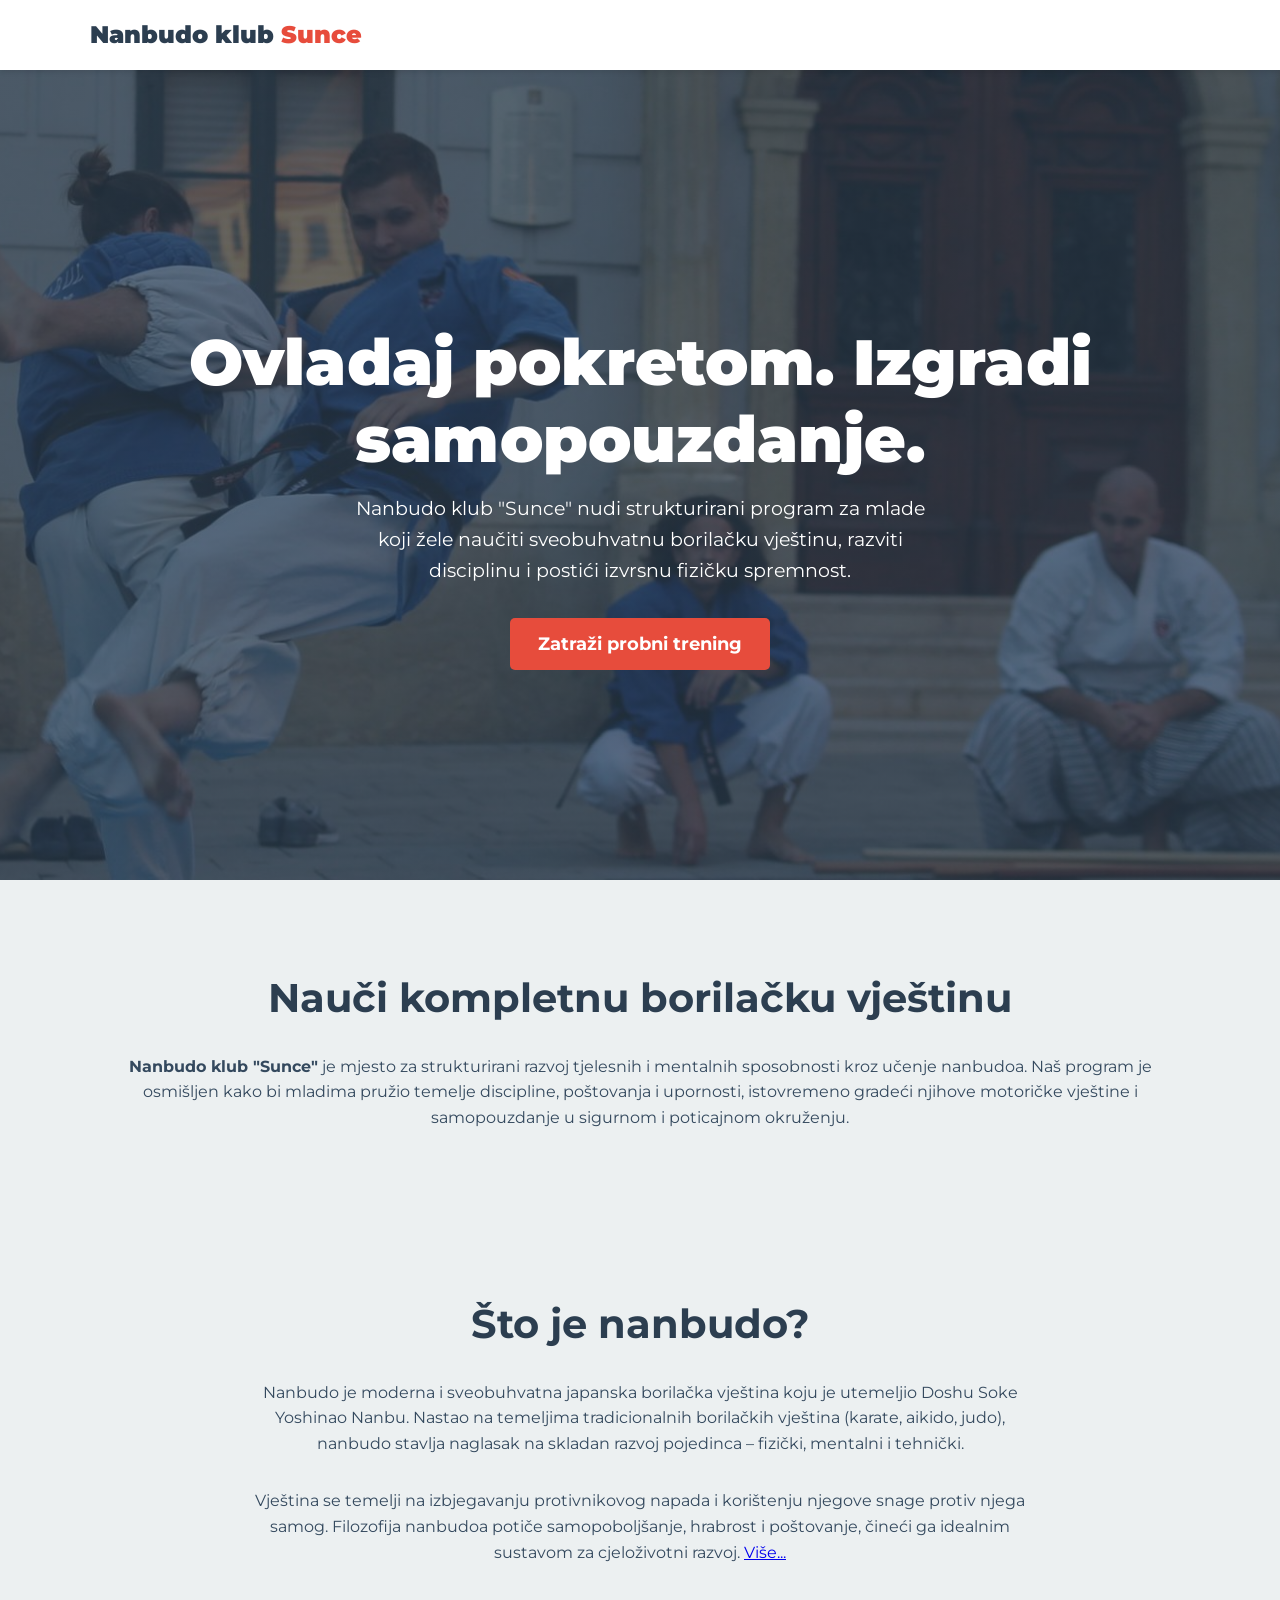
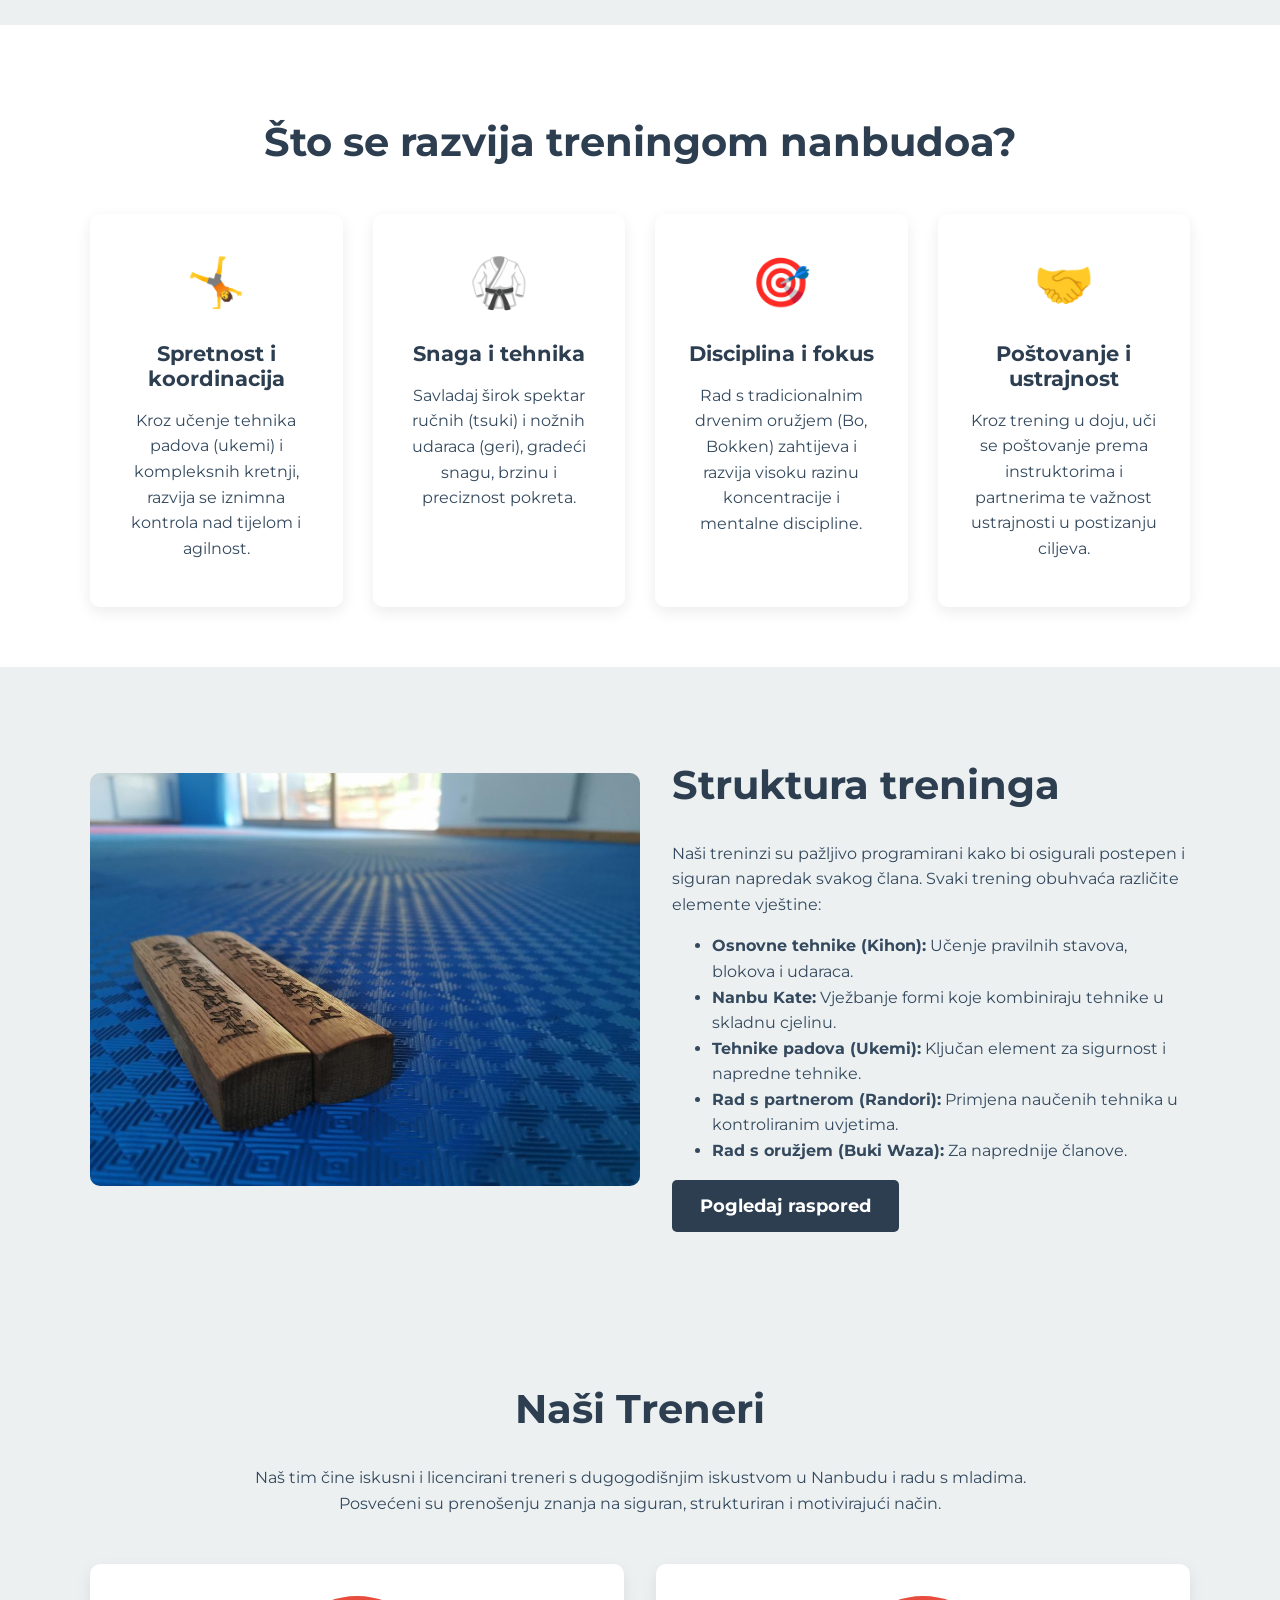
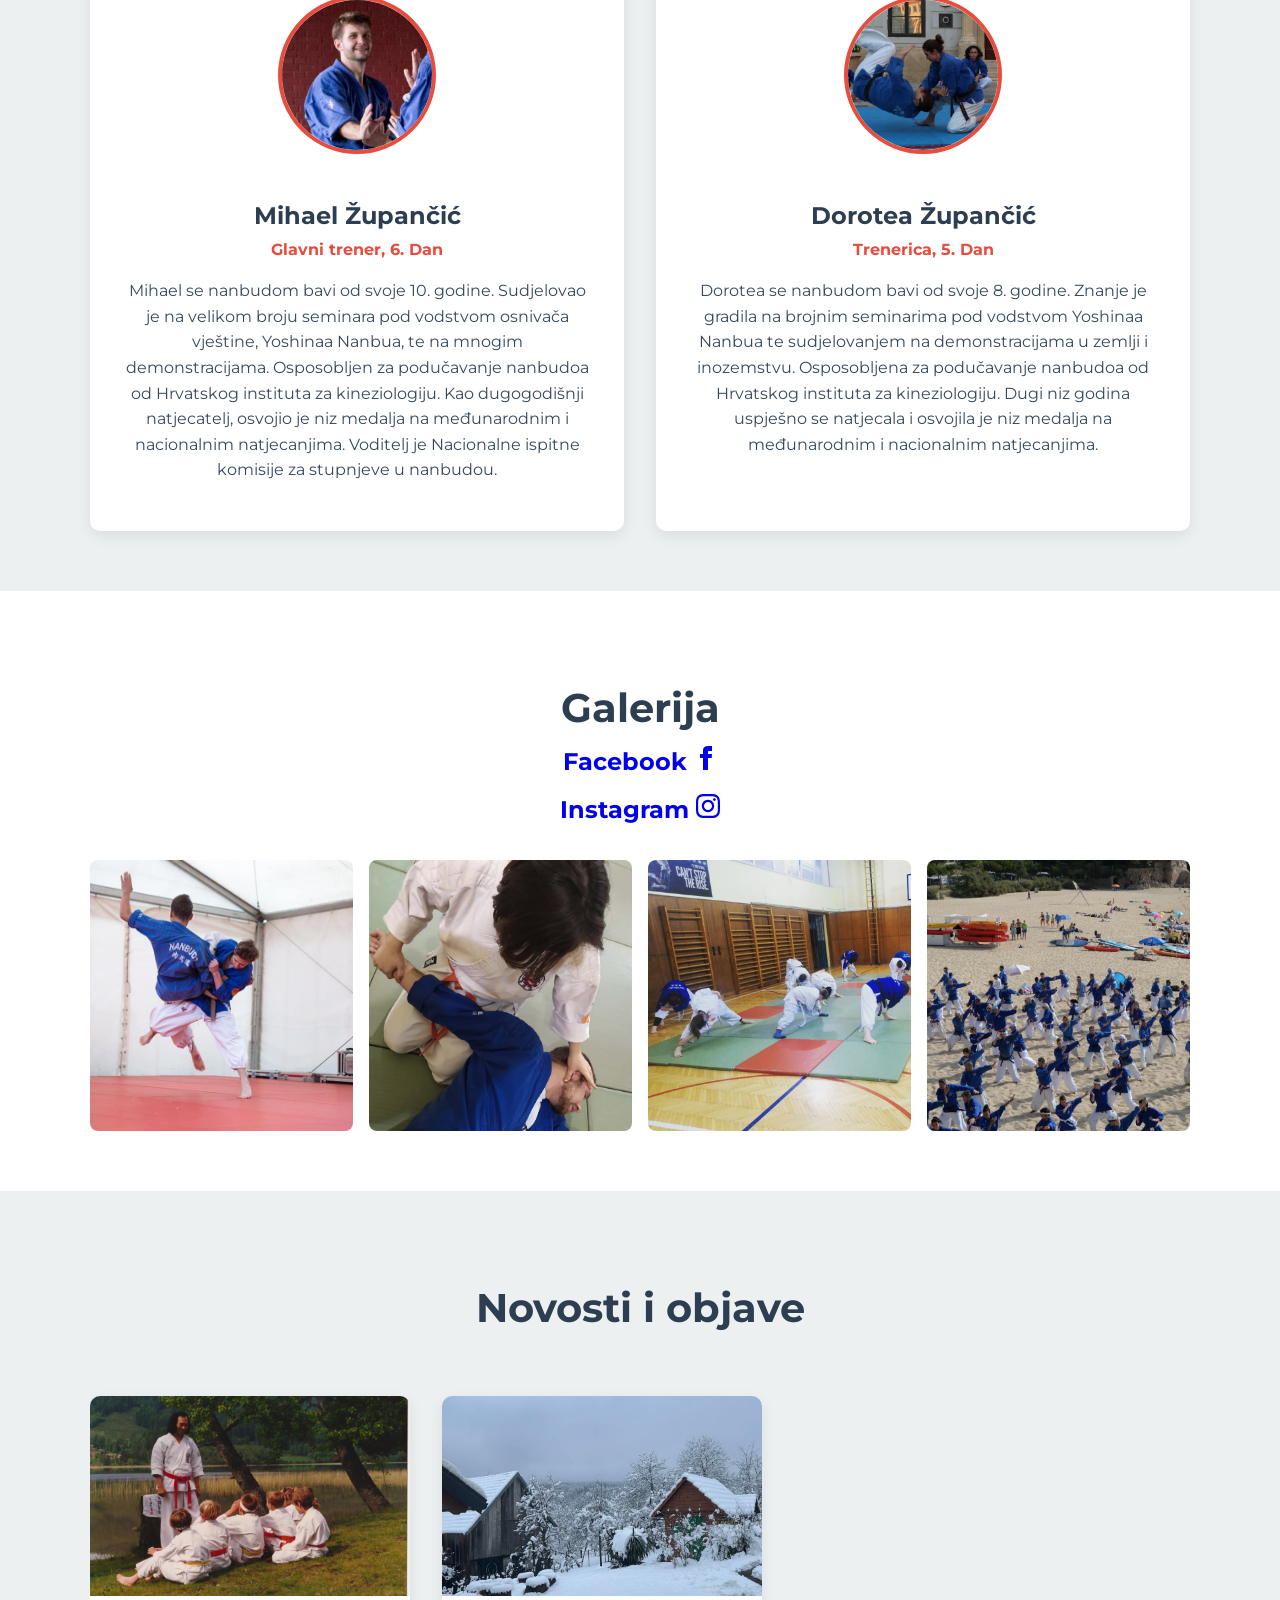
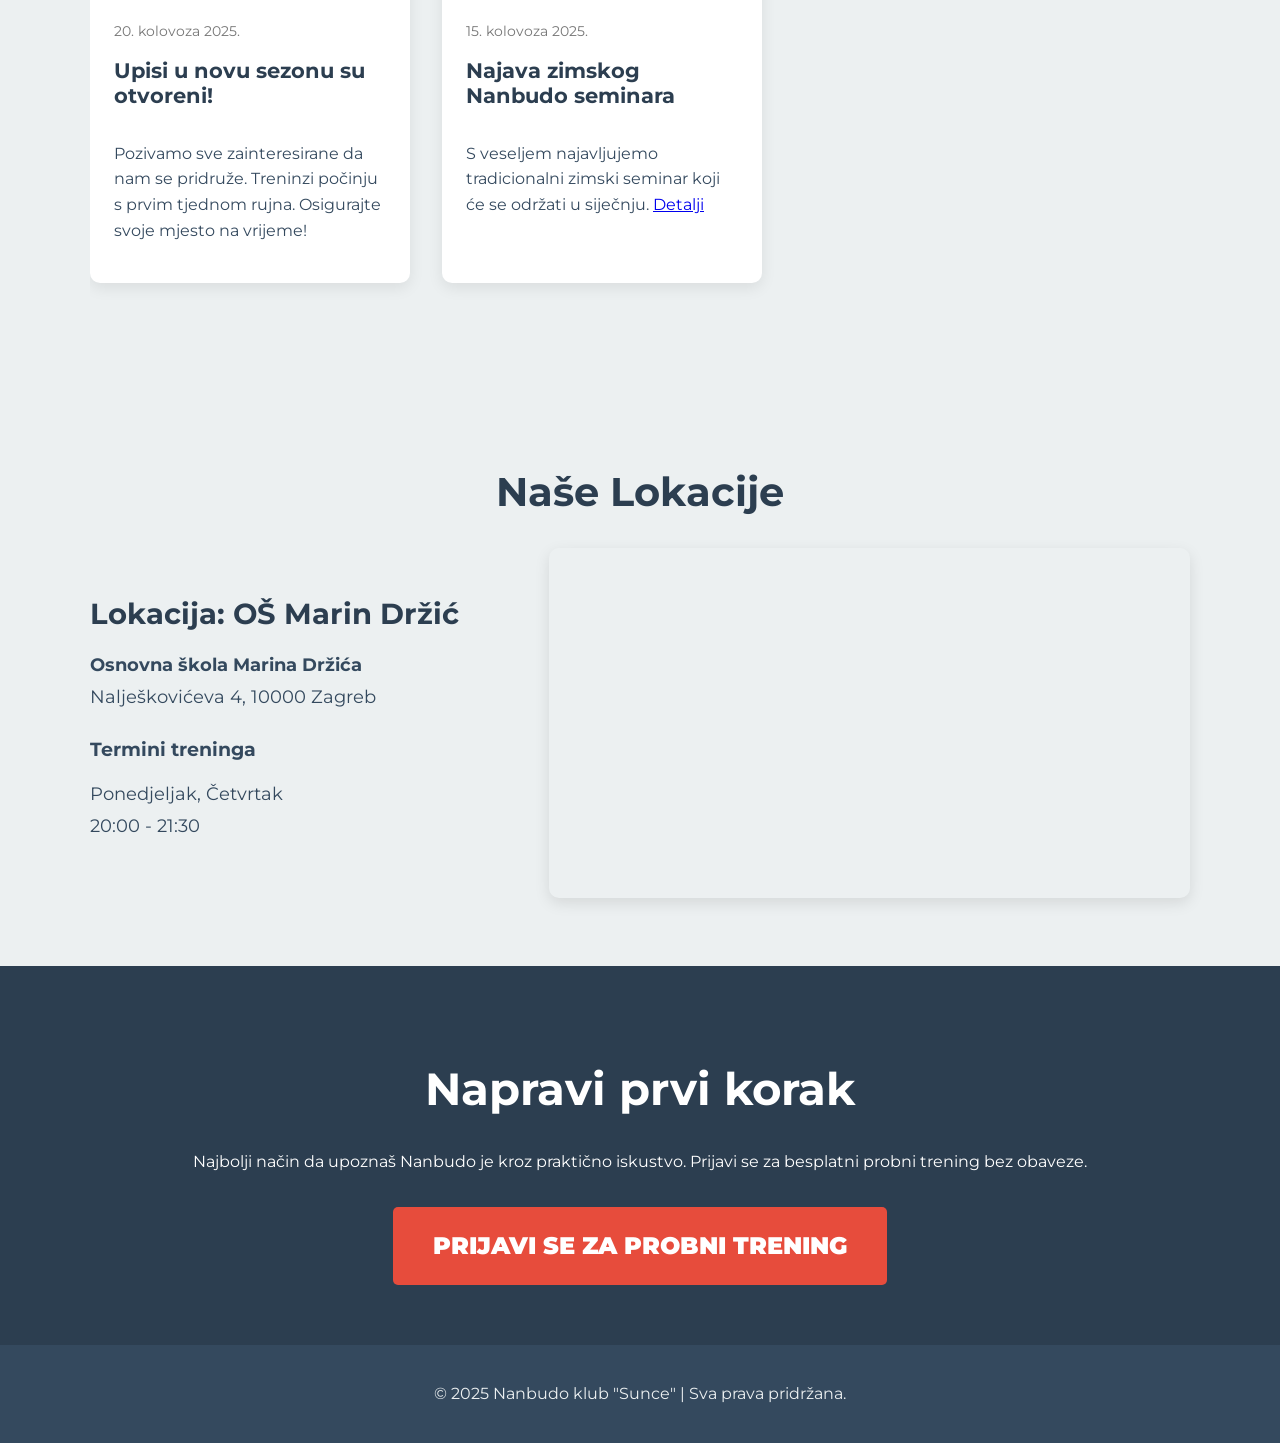
==== commit 09d4cc18: "Add files via upload" ====
--- a/index.html
+++ b/index.html
@@ -4,7 +4,7 @@
     <meta charset="UTF-8">
 	<link rel="shortcut icon" href="sunce-favicon.png">
     <meta name="viewport" content="width=device-width, initial-scale=1.0">
-    <title>Nanbudo Klub "Sunce" | Vještina i Disciplina</title>
+    <title>Nanbudo klub "Sunce" | Vještina i Disciplina</title>
     <style>
         /* --- Generalni Stilovi --- */
         @import url('https://fonts.googleapis.com/css2?family=Montserrat:wght@400;700;900&display=swap');
@@ -340,14 +340,14 @@
 
     <nav class="navbar">
         <div class="container">
-            <a href="#" class="logo">Nanbudo Klub <span class="logo-accent">Sunce</span></a>
+            <a href="#" class="logo">Nanbudo klub <span class="logo-accent">Sunce</span></a>
         </div>
     </nav>
 
     <header class="hero">
         <div class="hero-content">
             <h1>Ovladaj pokretom. Izgradi samopouzdanje.</h1>
-            <p>Nanbudo Klub "Sunce" nudi strukturirani program za mlade koji žele naučiti sveobuhvatnu borilačku vještinu, razviti disciplinu i postići izvrsnu fizičku spremnost.</p>
+            <p>Nanbudo klub "Sunce" nudi strukturirani program za mlade koji žele naučiti sveobuhvatnu borilačku vještinu, razviti disciplinu i postići izvrsnu fizičku spremnost.</p>
             <a href="#lokacija" class="btn">Zatraži probni trening</a>
         </div>
     </header>
@@ -449,12 +449,12 @@
                 <h2 class="text-center">Galerija
 				<div class="social-icons">
 				<div>
-					<a class='small-font' href="https://www.facebook.com/dojosunce/" target="_blank" aria-label="Facebook stranica Nanbudo Kluba Sunce">
+					<a class='small-font' href="https://www.facebook.com/dojosunce/" target="_blank" aria-label="Facebook stranica nanbudo kluba Sunce">
 						<span class='small-font'>Facebook</span> <svg xmlns="http://www.w3.org/2000/svg" width="24" height="24" viewBox="0 0 24 24" fill="currentColor"><path d="M9 8h-3v4h3v12h5v-12h3.642l.358-4h-4v-1.667c0-.955.192-1.333 1.115-1.333h2.885v-5h-3.808c-3.596 0-5.192 1.583-5.192 4.615v2.385z"/></svg>
 					</a>
 					</div>
 					<div>
-					<a class='small-font' href="https://www.instagram.com/dojosunce/" target="_blank" aria-label="Instagram profil Nanbudo Kluba Sunce">
+					<a class='small-font' href="https://www.instagram.com/dojosunce/" target="_blank" aria-label="Instagram profil nanbudo Kluba Sunce">
 						<span class='small-font'>Instagram</span> <svg xmlns="http://www.w3.org/2000/svg" width="24" height="24" viewBox="0 0 24 24" fill="currentColor"><path d="M12 2.163c3.204 0 3.584.012 4.85.07 3.252.148 4.771 1.691 4.919 4.919.058 1.265.069 1.645.069 4.85s-.011 3.584-.069 4.85c-.149 3.225-1.664 4.771-4.919 4.919-1.266.058-1.644.07-4.85.07s-3.584-.012-4.85-.07c-3.252-.148-4.771-1.691-4.919-4.919-.058-1.265-.069-1.645-.069-4.85s.011-3.584.069-4.85c.149-3.225 1.664-4.771 4.919-4.919 1.266.058 1.644.07 4.85.07zm0-2.163c-3.259 0-3.667.014-4.947.072-4.358.2-6.78 2.618-6.98 6.98-.059 1.281-.073 1.689-.073 4.948s.014 3.667.072 4.947c.2 4.358 2.618 6.78 6.98 6.98 1.281.058 1.689.072 4.948.072s3.667-.014 4.947-.072c4.358-.2 6.78-2.618 6.98-6.98.059-1.281.073-1.689.073-4.948s-.014-3.667-.072-4.947c-.2-4.358-2.618-6.78-6.98-6.98-1.281-.058-1.689-.072-4.948-.072zm0 5.838c-3.403 0-6.162 2.759-6.162 6.162s2.759 6.162 6.162 6.162 6.162-2.759 6.162-6.162-2.759-6.162-6.162-6.162zm0 10.162c-2.209 0-4-1.79-4-4s1.791-4 4-4 4 1.79 4 4-1.791 4-4 4zm6.406-11.845c-.796 0-1.441.645-1.441 1.44s.645 1.44 1.441 1.44 1.441-.645 1.441-1.44-.645-1.44-1.441-1.44z"/></svg>
 					</a>
 					</div>
@@ -569,7 +569,7 @@
     </main>
 
     <footer class="footer">
-        <p>© 2025 Nanbudo Klub "Sunce" | Sva prava pridržana.</p>
+        <p>© 2025 Nanbudo klub "Sunce" | Sva prava pridržana.</p>
     </footer>
 
 </body>
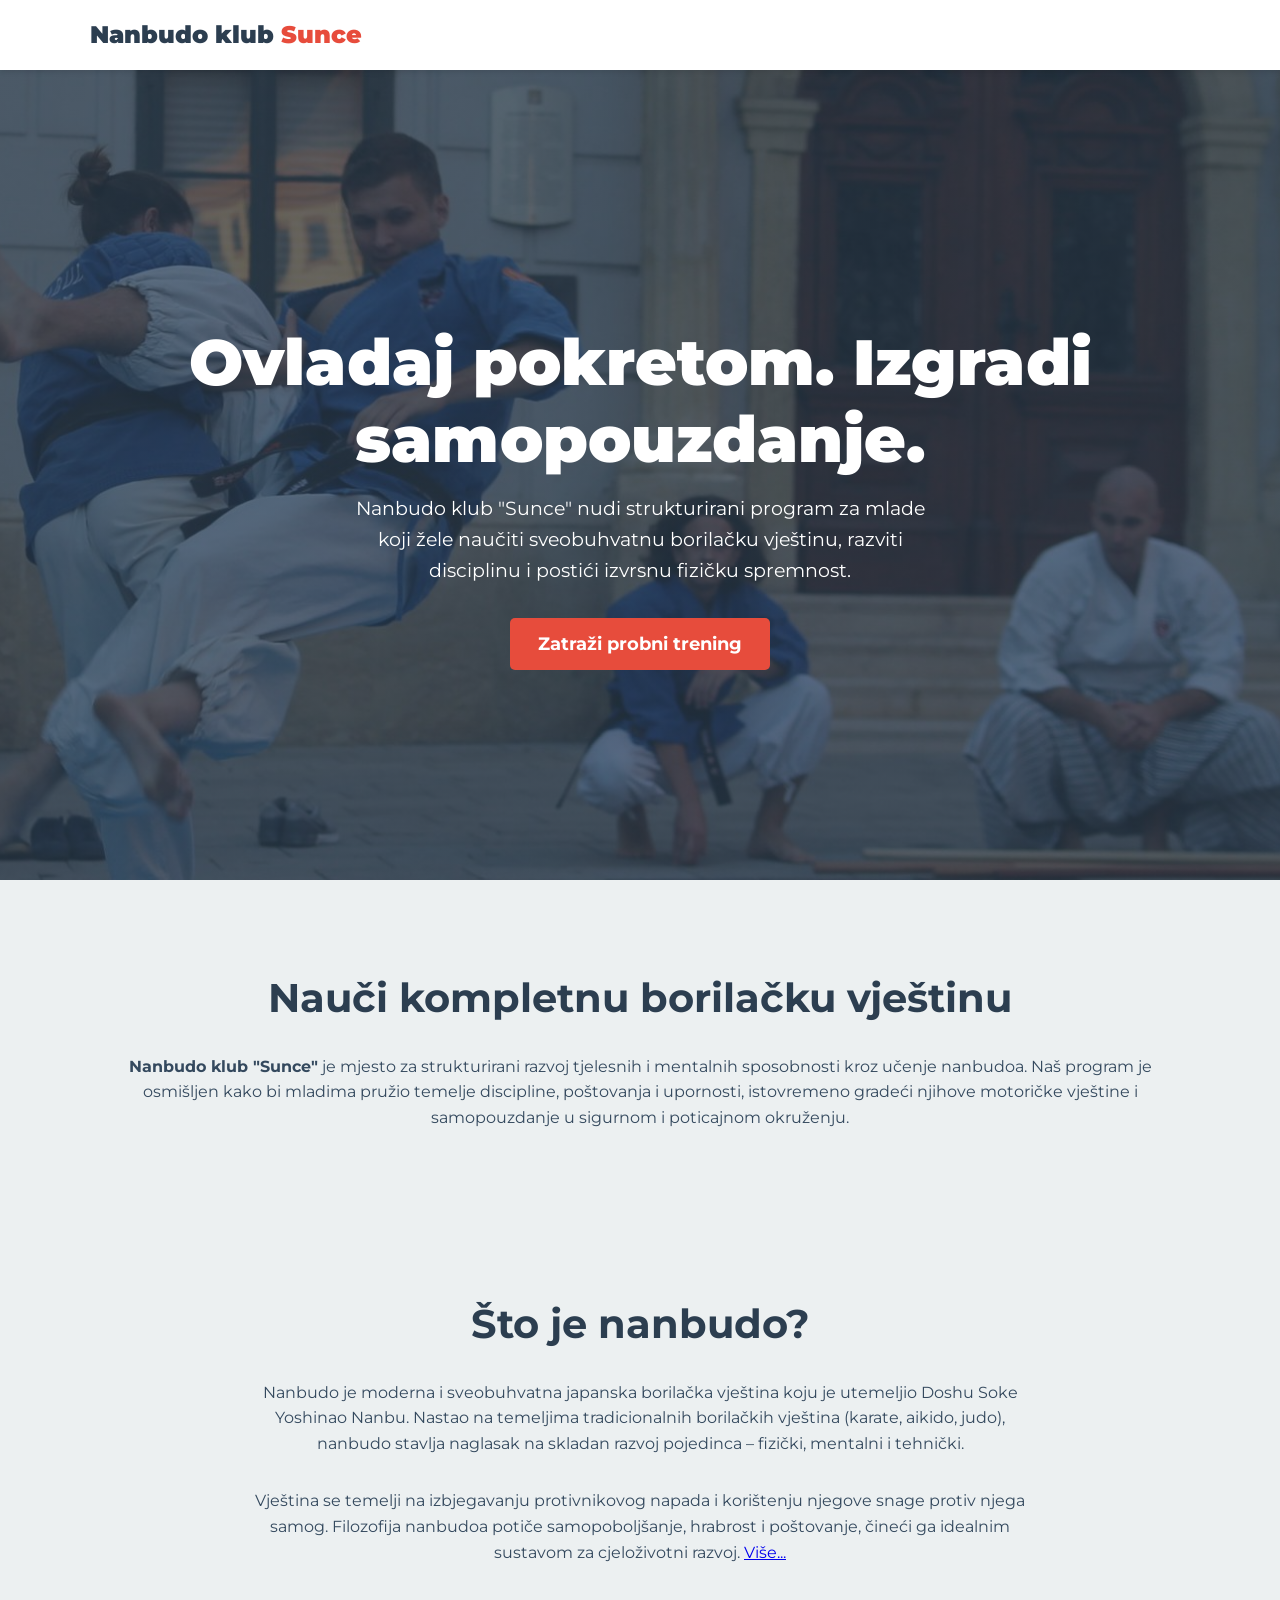
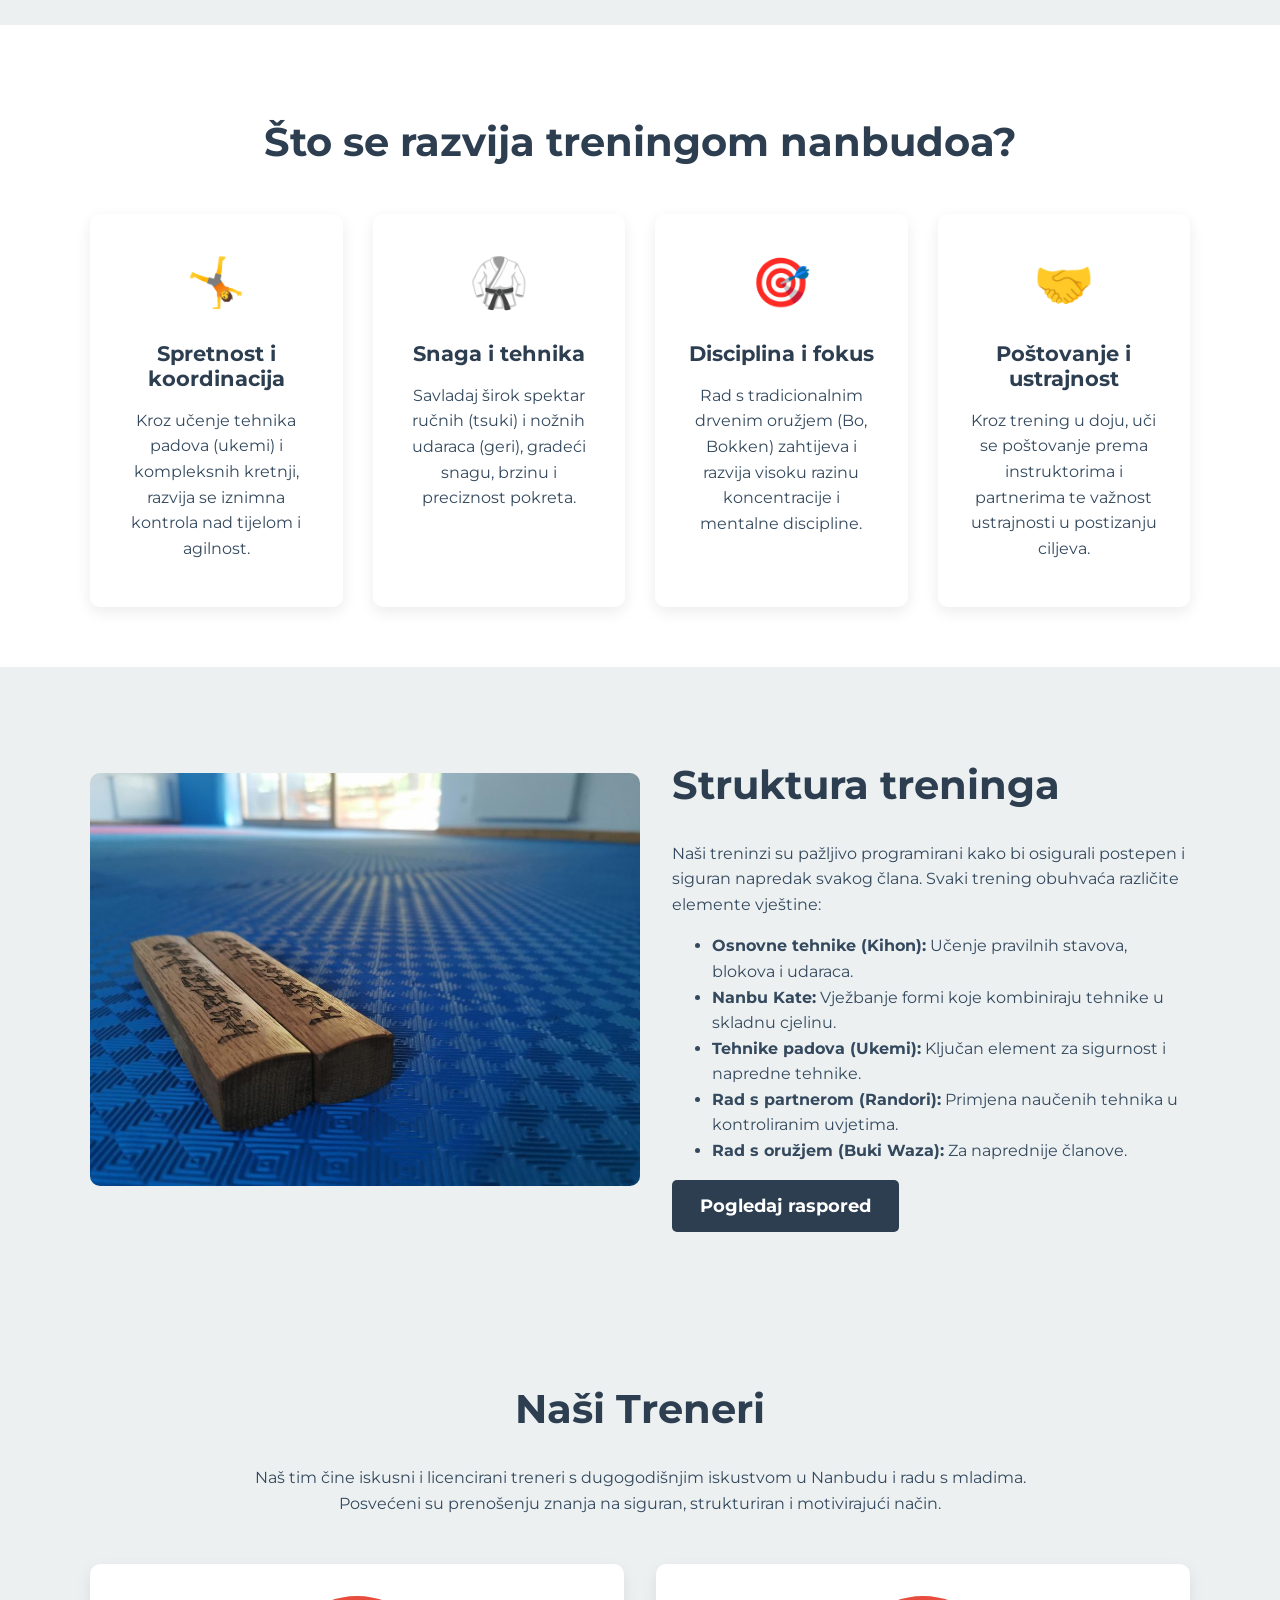
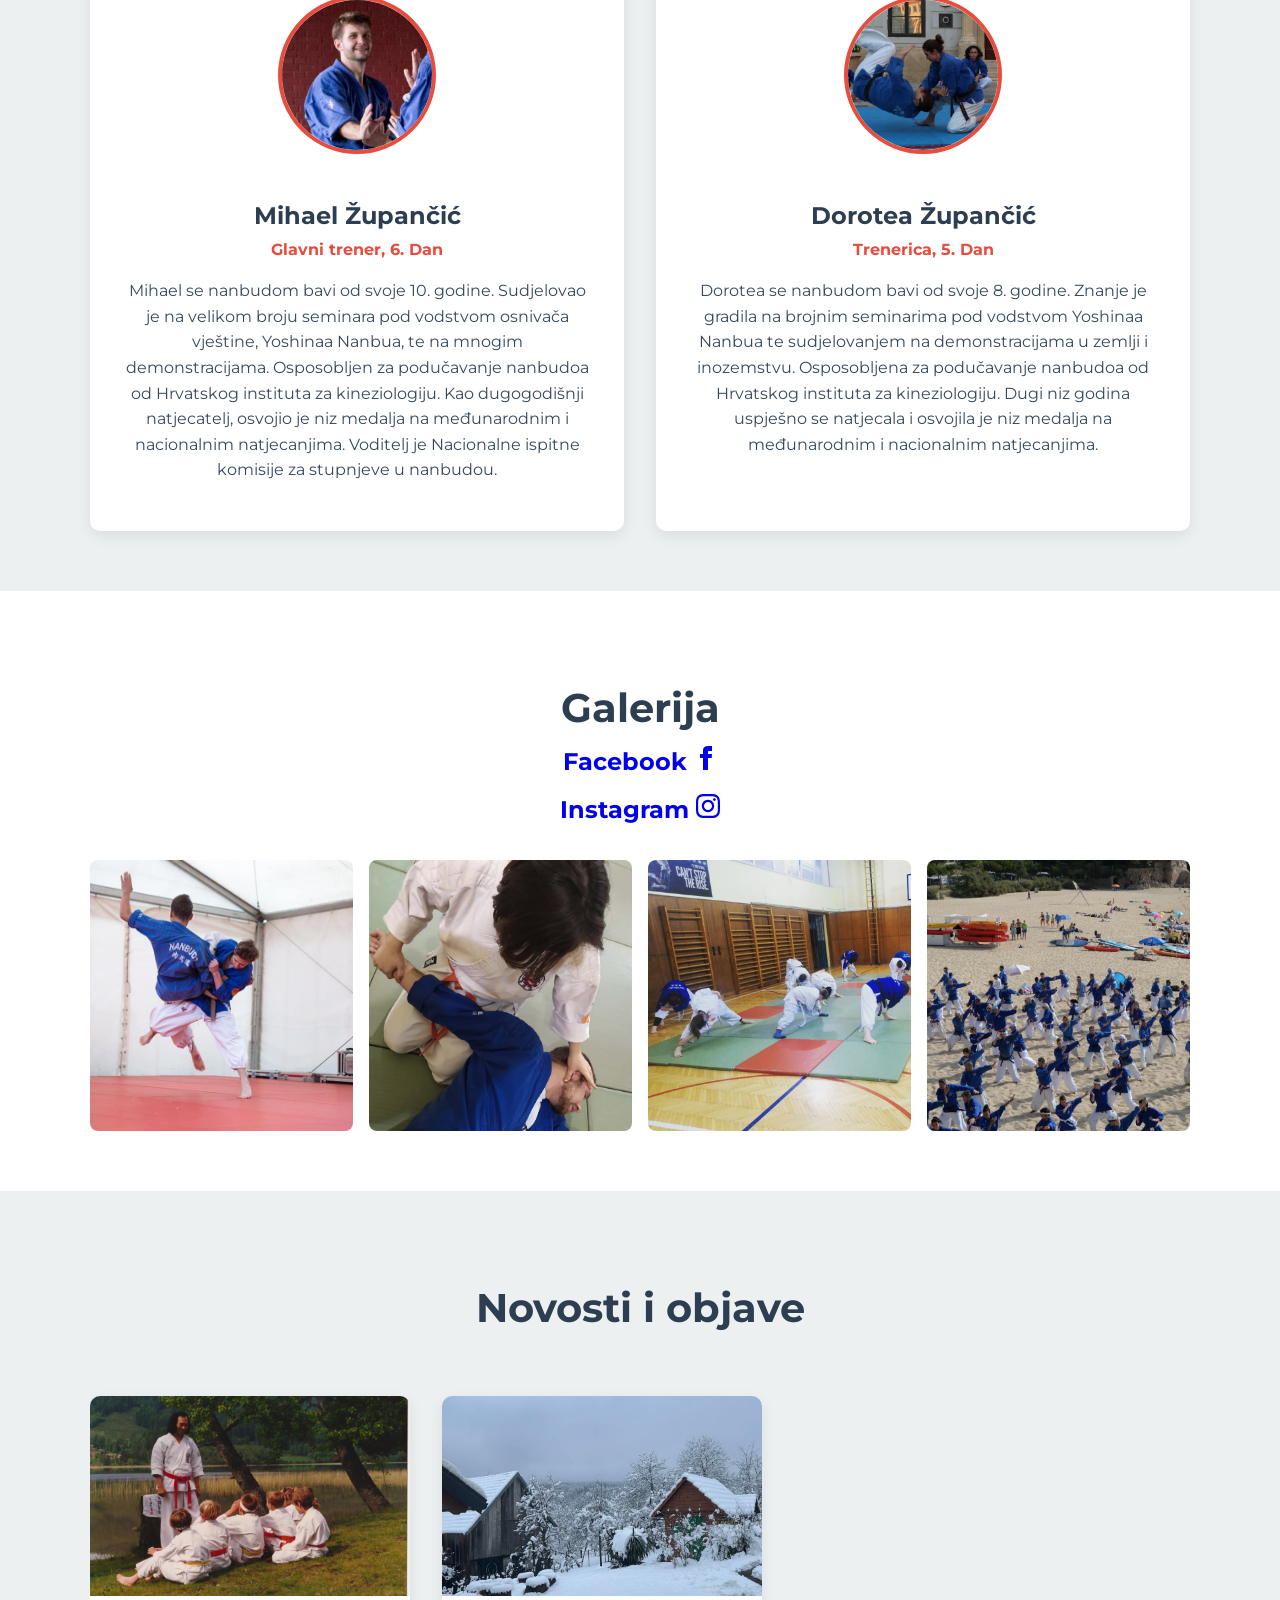
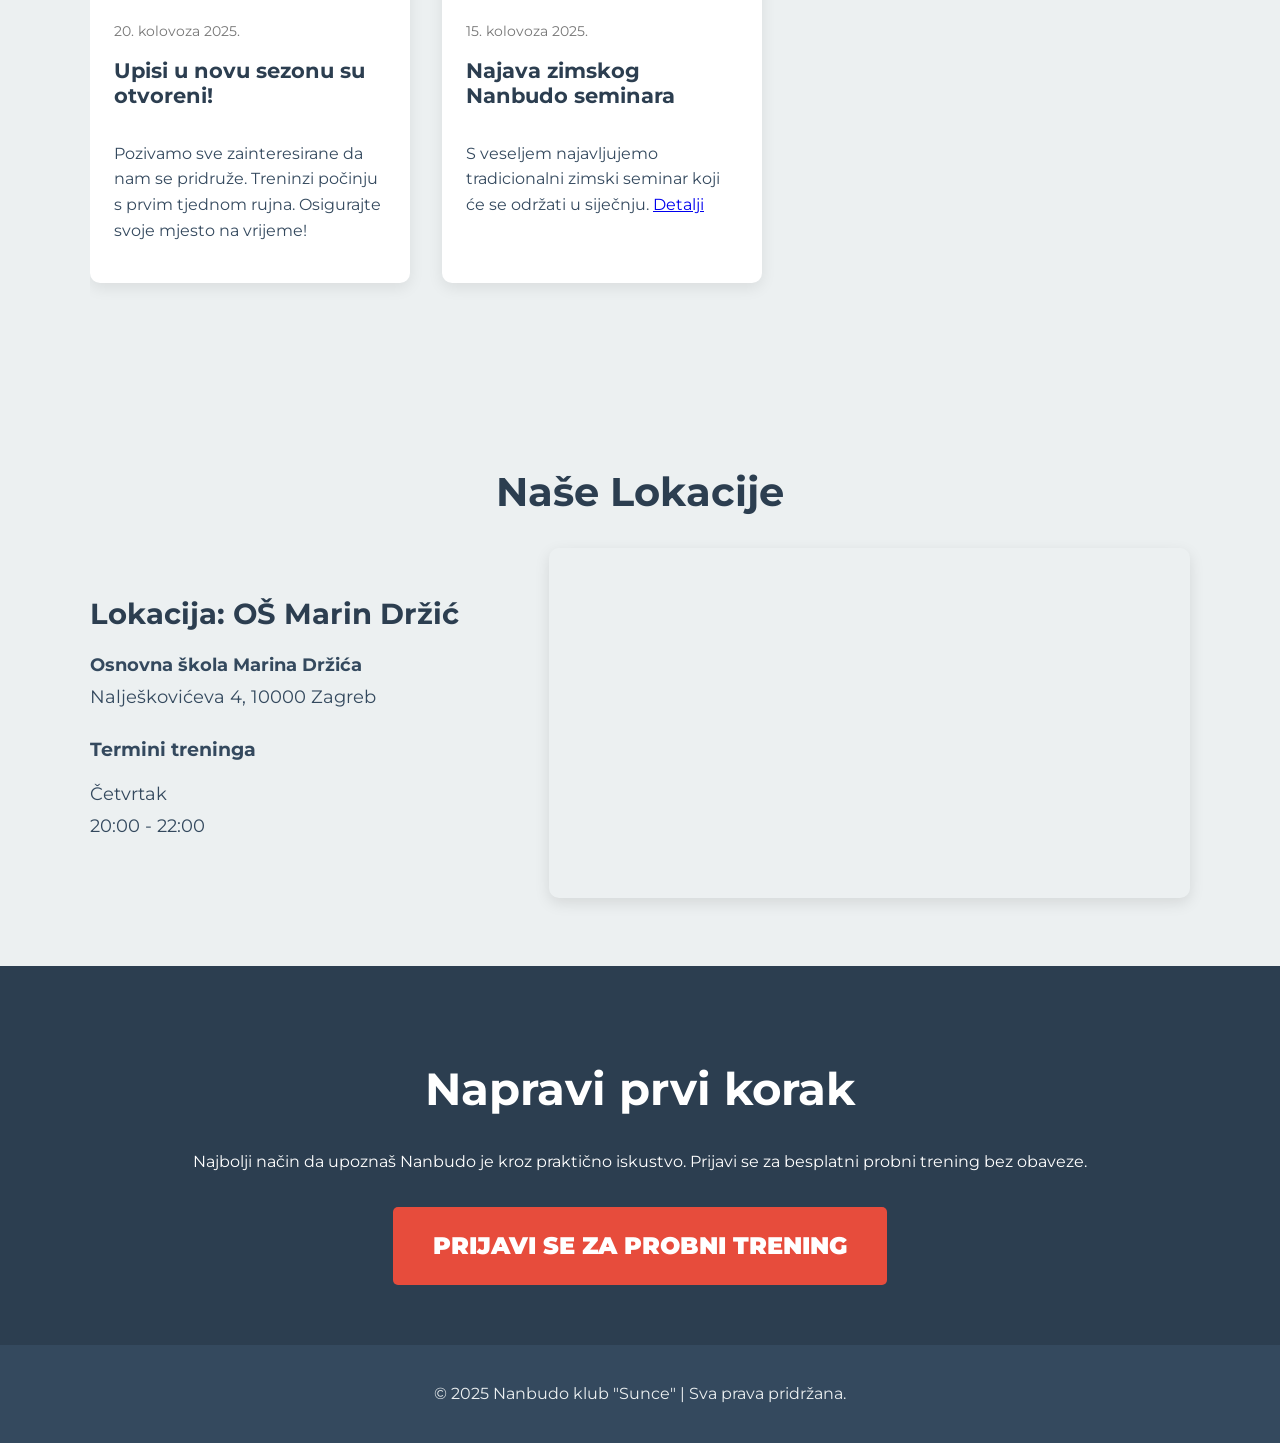
==== commit ebe8c9e6: "Update time" ====
--- a/index.html
+++ b/index.html
@@ -506,8 +506,8 @@
                             </p>
                             <h4>Termini treninga</h4>
                             <p>
-                                Ponedjeljak, Četvrtak<br>
-                                20:00 - 21:30
+                                Četvrtak<br>
+                                20:00 - 22:00
                             </p>
                         </div>
                         <div class="location-map">
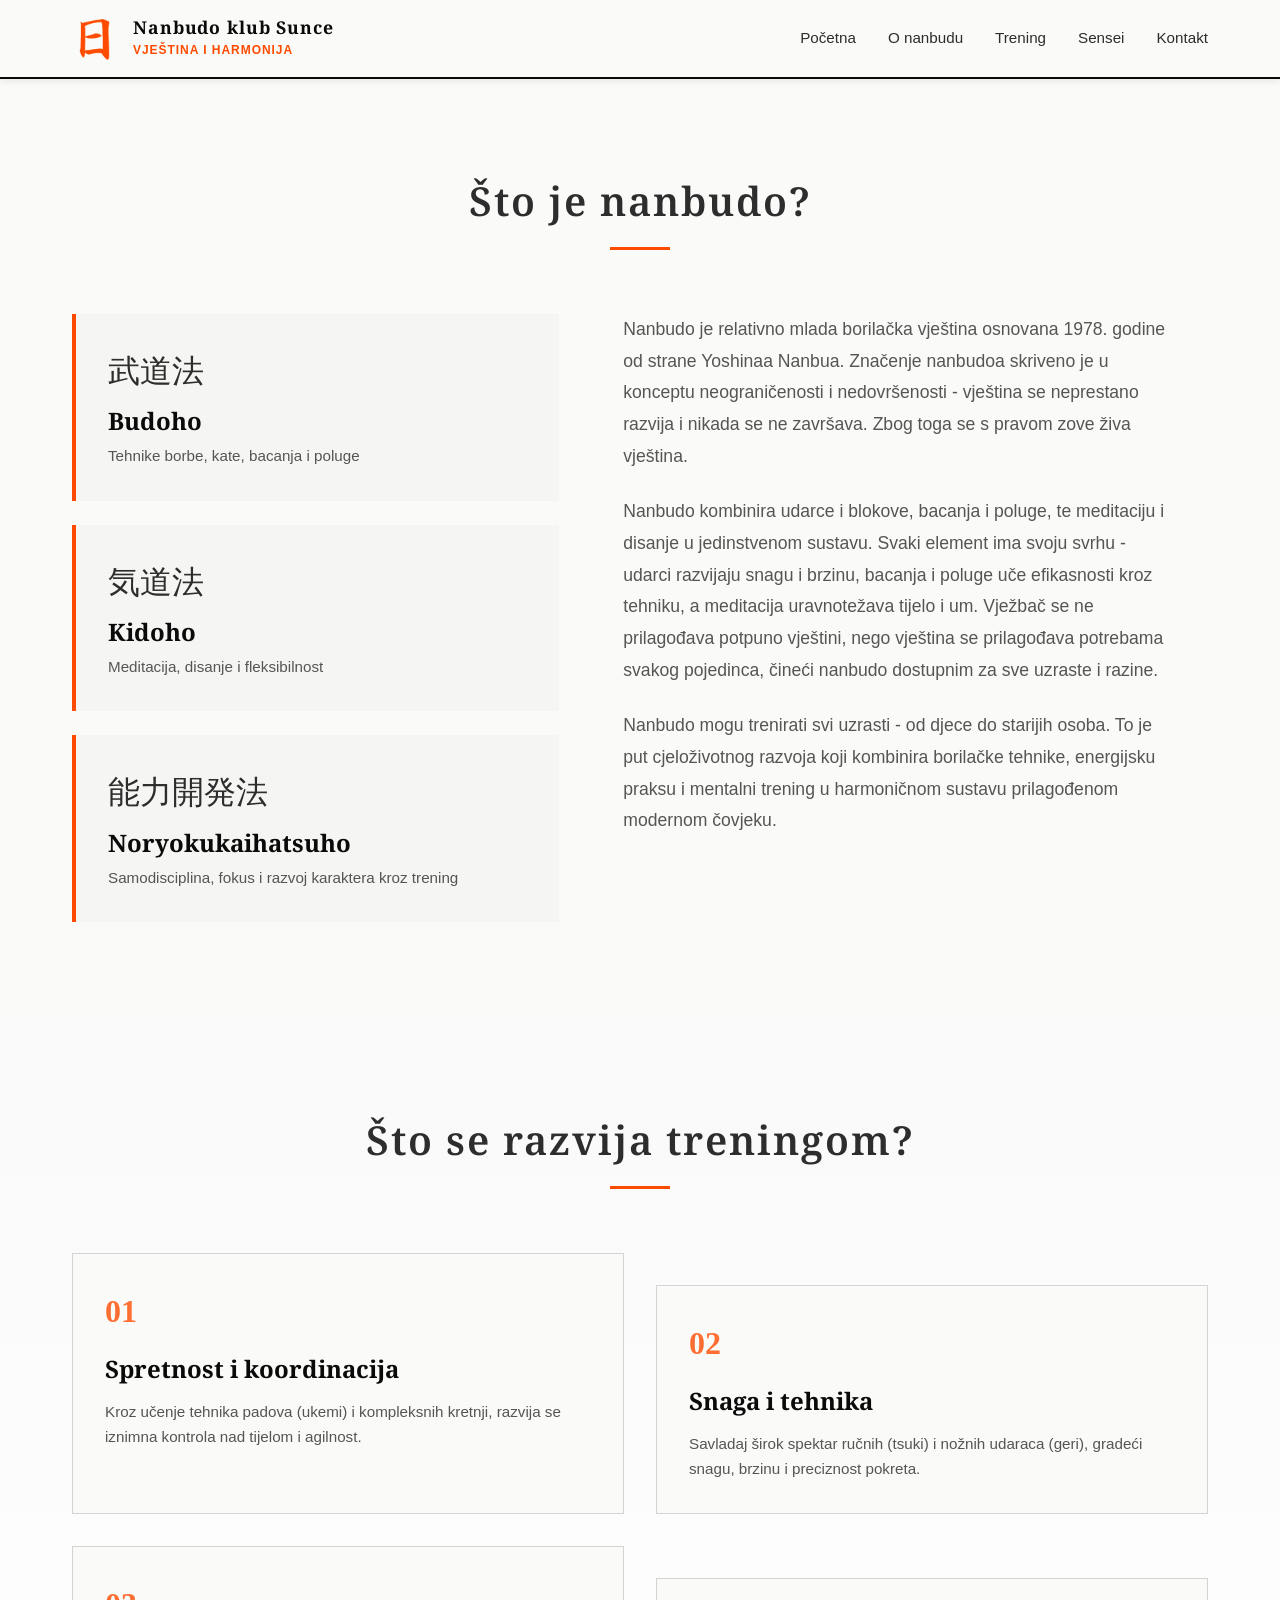
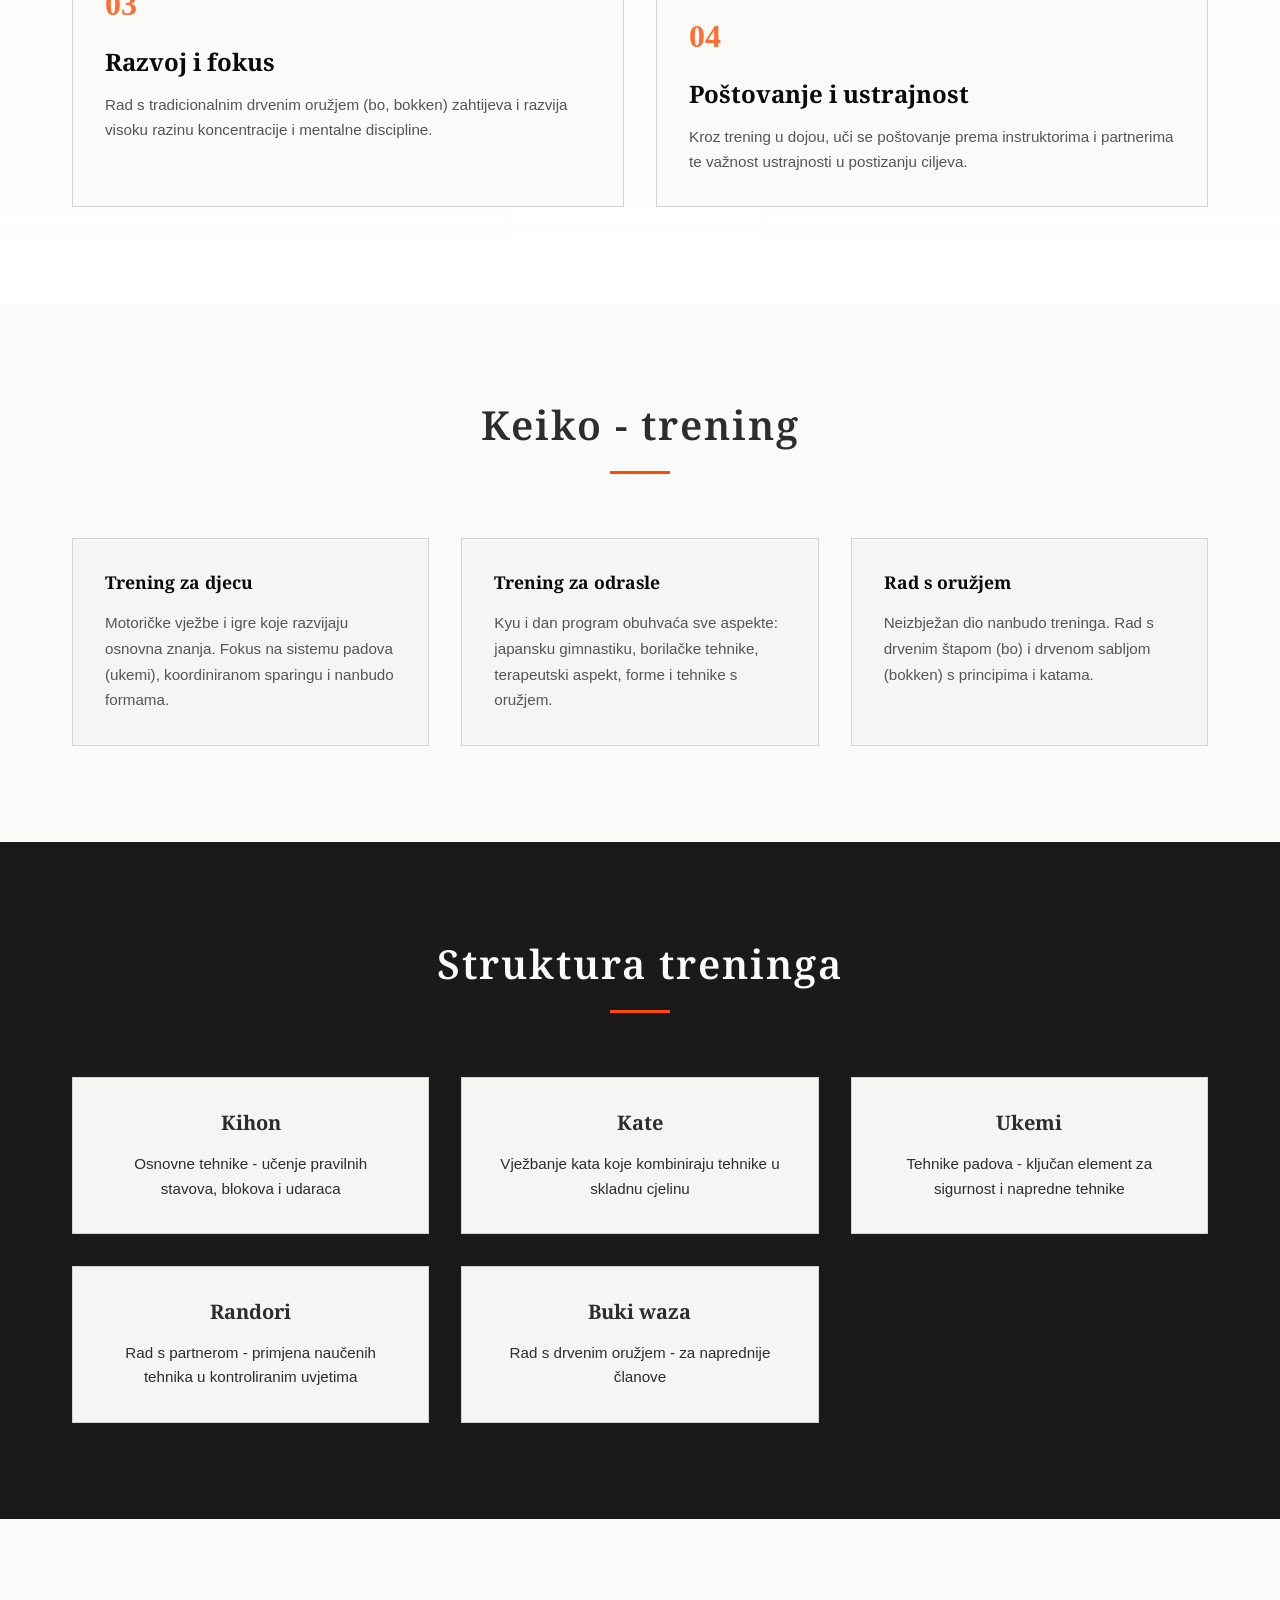
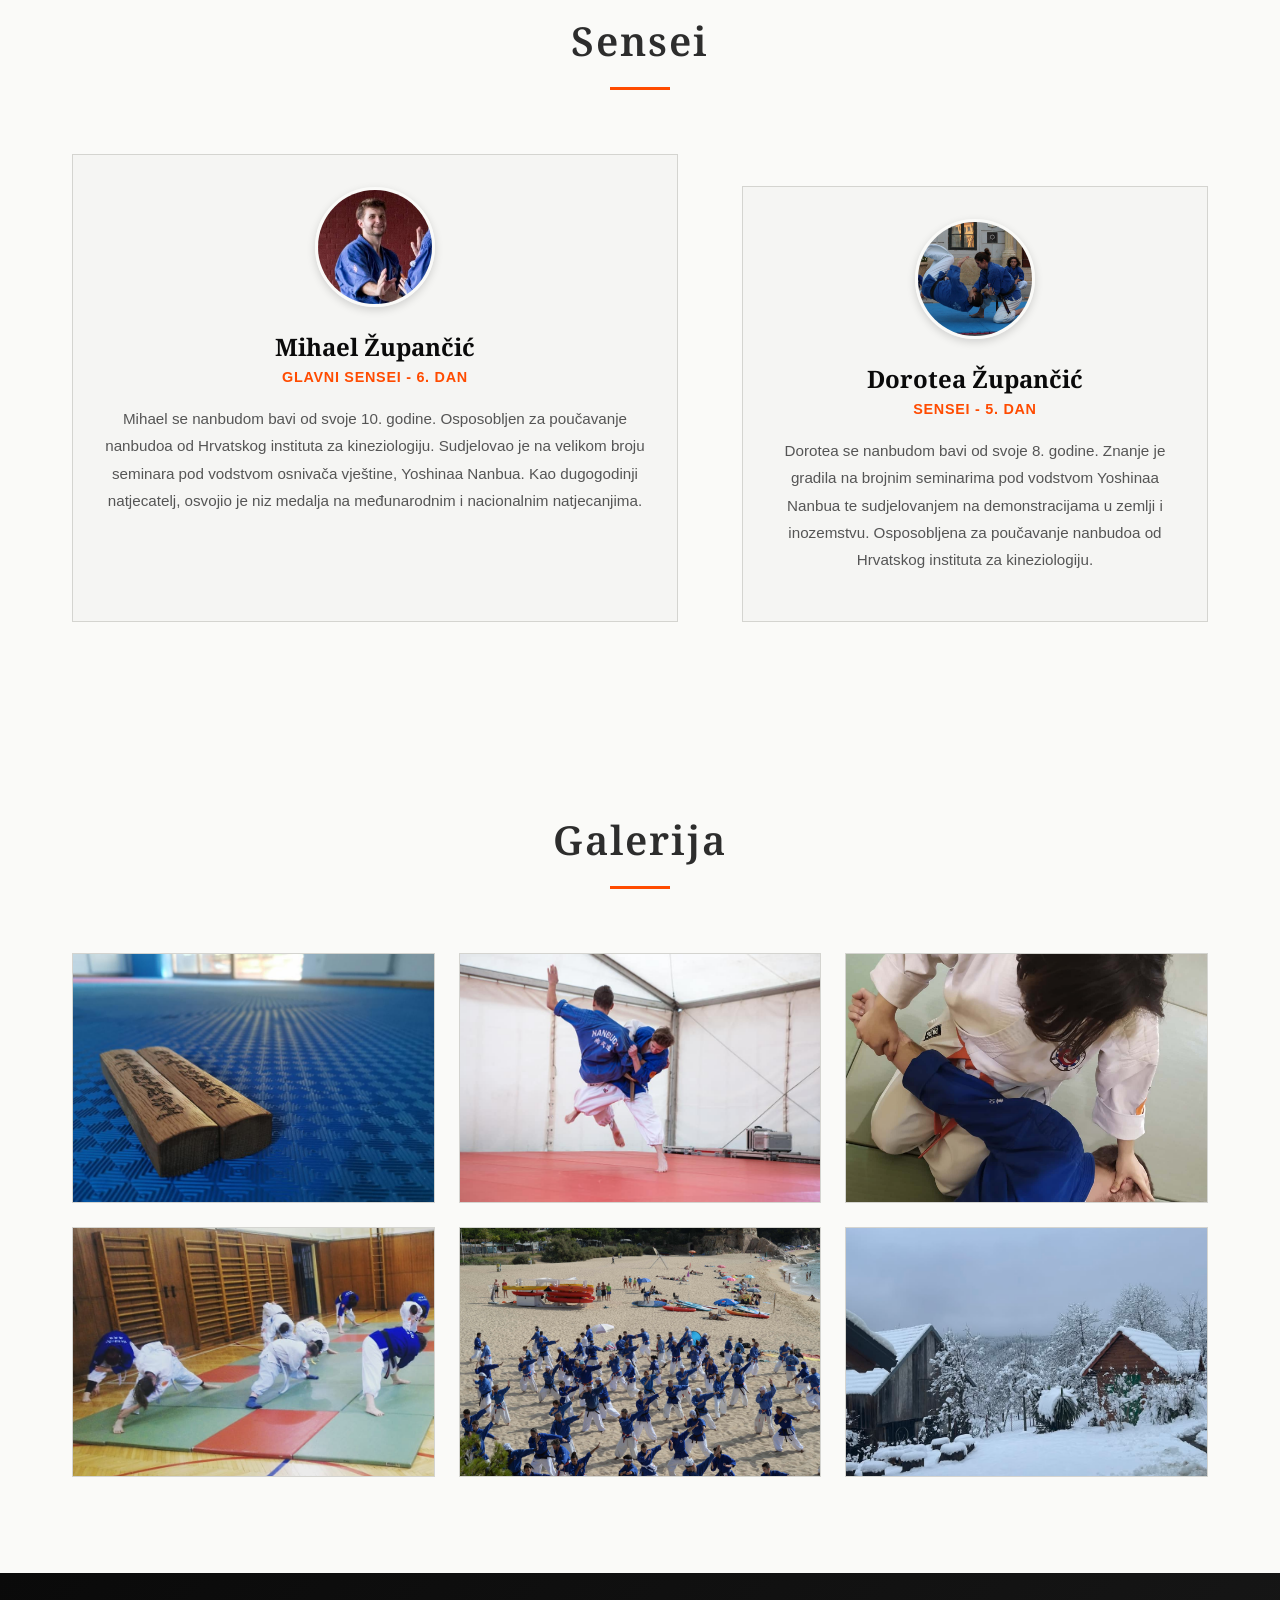
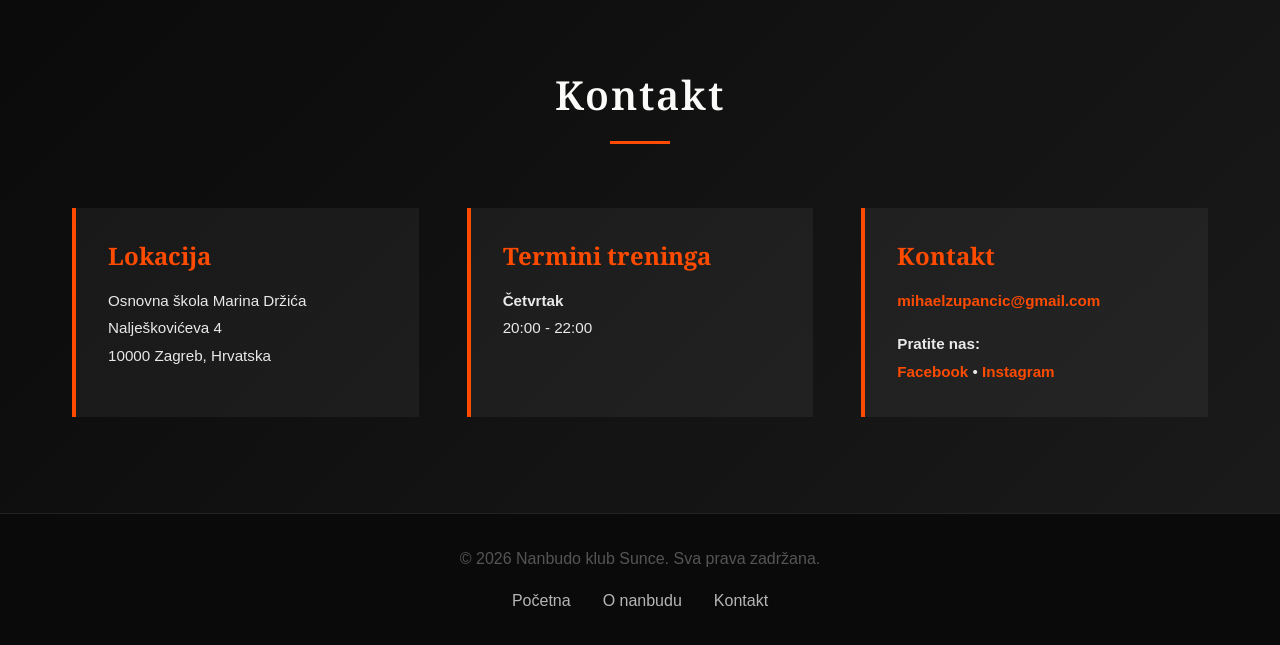
==== commit ffb6c615: "Deploy redesigned website to main folder - Copied redesigned index.html with zen/wabi-sabi design - " ====
--- a/index.html
+++ b/index.html
@@ -2,575 +2,255 @@
 <html lang="hr">
 <head>
     <meta charset="UTF-8">
-	<link rel="shortcut icon" href="sunce-favicon.png">
     <meta name="viewport" content="width=device-width, initial-scale=1.0">
-    <title>Nanbudo klub "Sunce" | Vještina i Disciplina</title>
-    <style>
-        /* --- Generalni Stilovi --- */
-        @import url('https://fonts.googleapis.com/css2?family=Montserrat:wght@400;700;900&display=swap');
-
-        :root {
-            --primary-color: #2c3e50; /* Tamno plava */
-            --secondary-color: #e74c3c; /* Jarko crvena */
-            --light-color: #ecf0f1; /* Svijetlo siva */
-            --white-color: #ffffff;
-            --dark-text: #34495e;
-        }
-
-        html {
-            scroll-behavior: smooth; /* Omogućuje glatki scroll na linkove */
-        }
-
-        body {
-            font-family: 'Montserrat', sans-serif;
-            margin: 0;
-            padding: 0;
-            background-color: var(--white-color);
-            color: var(--dark-text);
-            line-height: 1.6;
-        }
-
-        .container {
-            max-width: 1100px;
-            margin: auto;
-            padding: 0 20px;
-        }
-
-        h1, h2, h3, h4 {
-            font-weight: 700;
-            line-height: 1.2;
-            margin-bottom: 1rem;
-        }
-        
-        h1 { font-size: 3rem; }
-        h2 { font-size: 2.5rem; color: var(--primary-color); text-align: center; margin-bottom: 2rem; }
-        h3 { font-size: 1.5rem; color: var(--primary-color); }
-        h4 { font-size: 1.2rem; color: var(--dark-text); }
-        p { margin-bottom: 1rem; }
-
-        section {
-            padding: 60px 0;
-        }
-        
-        .text-center {
-            text-align: center;
-        }
-.small-font{
-	font-size:24px;
-	text-decoration:none!important;
-}
-        /* --- Navigacija --- */
-        .navbar {
-            background: var(--white-color);
-            padding: 1rem 2rem;
-            position: sticky;
-            top: 0;
-            z-index: 100;
-            box-shadow: 0 2px 5px rgba(0,0,0,0.1);
-        }
-
-        .navbar .container {
-            display: flex;
-            justify-content: space-between;
-            align-items: center;
-        }
-
-        .navbar .logo {
-            font-size: 1.5rem;
-            font-weight: 900;
-            color: var(--primary-color);
-            text-decoration: none;
-        }
-
-        .navbar .logo-accent {
-            color: var(--secondary-color);
-        }
-
-        /* --- Hero Sekcija --- */
-        .hero {
-            background: linear-gradient(rgba(44, 62, 80, 0.7), rgba(44, 62, 80, 0.7)), url('dora2.jpg') no-repeat center center/cover;
-            height: 90vh;
-            color: var(--white-color);
-            display: flex;
-            justify-content: center;
-            align-items: center;
-            text-align: center;
-            padding: 0 20px;
-        }
-
-        .hero h1 {
-            font-weight: 900;
-            font-size: 4rem;
-        }
-
-        .hero p {
-            font-size: 1.2rem;
-            max-width: 600px;
-            margin: 1rem auto 2rem;
-        }
-
-        /* --- Gumbi (Buttons) --- */
-        .btn {
-            display: inline-block;
-            padding: 12px 28px;
-            background: var(--secondary-color);
-            color: var(--white-color);
-            text-decoration: none;
-            font-weight: 700;
-            border-radius: 5px;
-            transition: all 0.3s ease;
-            font-size: 1.1rem;
-            border: none;
-        }
-
-        .btn:hover {
-            background: #c0392b;
-            transform: translateY(-2px);
-        }
-
-        .btn-primary {
-             background: var(--primary-color);
-        }
-        
-        .btn-primary:hover {
-            background: #34495e;
-        }
-
-        /* --- Stilovi za sekcije --- */
-        .welcome, .nanbudo-desc, .training, .trainers, .news, .location {
-            background: var(--light-color);
-        }
-        
-        #gallery { background: var(--white-color); }
-
-        /* --- Prednosti nanbudoa Sekcija --- */
-        .benefits-grid {
-            display: grid;
-            grid-template-columns: repeat(auto-fit, minmax(250px, 1fr));
-            gap: 30px;
-            margin-top: 3rem;
-        }
-
-        .benefit-card {
-            background: #fff;
-            padding: 30px;
-            text-align: center;
-            border-radius: 10px;
-            box-shadow: 0 5px 15px rgba(0,0,0,0.08);
-            transition: transform 0.3s ease;
-        }
-
-        .benefit-card:hover {
-            transform: translateY(-10px);
-        }
-
-        .benefit-card .icon {
-            font-size: 3rem;
-            color: var(--secondary-color);
-            margin-bottom: 1rem;
-        }
-
-        .benefit-card h3 {
-            font-size: 1.3rem;
-        }
-        
-        /* --- Sadržaj treninga --- */
-        .content-flex {
-            display: flex;
-            align-items: center;
-            gap: 2rem;
-        }
-        
-        .content-flex img {
-            max-width: 50%;
-            border-radius: 10px;
-        }
-        
-        /* --- Sekcija Treneri --- */
-        .trainers-grid {
-            display: grid;
-            grid-template-columns: repeat(auto-fit, minmax(300px, 1fr));
-            gap: 2rem;
-            margin-top: 3rem;
-        }
-
-        .trainer-card {
-            background: var(--white-color);
-            border-radius: 10px;
-            box-shadow: 0 5px 15px rgba(0,0,0,0.08);
-            text-align: center;
-            padding: 2rem;
-        }
-
-        .trainer-card img {
-            width: 150px;
-            height: 150px;
-            border-radius: 50%;
-            object-fit: cover;
-            border: 4px solid var(--secondary-color);
-            margin-bottom: 1rem;
-        }
-
-        .trainer-card .trainer-rank {
-            font-weight: 700;
-            color: var(--secondary-color);
-            margin-top: -10px;
-            display: block;
-        }
-
-        /* --- Sekcija Galerija --- */
-        .gallery-grid {
-            display: grid;
-            grid-template-columns: repeat(auto-fit, minmax(250px, 1fr));
-            gap: 1rem;
-        }
-        .gallery-item img {
-            width: 100%;
-            height: 100%;
-            object-fit: cover;
-            border-radius: 8px;
-            transition: transform 0.3s ease, box-shadow 0.3s ease;
-        }
-        .gallery-item img:hover {
-            transform: scale(1.05);
-            box-shadow: 0 8px 20px rgba(0,0,0,0.2);
-        }
-
-        /* --- Sekcija Novosti --- */
-        .news-grid {
-            display: flex;
-            overflow-x: auto;
-            gap: 2rem;
-            padding: 1rem 0 2rem 0;
-            margin-top: 3rem;
-            scrollbar-width: thin;
-            -ms-overflow-style: none;
-        }
-        .news-grid::-webkit-scrollbar { height: 8px; }
-        .news-grid::-webkit-scrollbar-track { background: #e0e0e0; border-radius: 4px; }
-        .news-grid::-webkit-scrollbar-thumb { background-color: #a0a0a0; border-radius: 4px; }
-        .news-grid::-webkit-scrollbar-thumb:hover { background-color: #808080; }
-
-        .news-card {
-            background: var(--white-color);
-            border-radius: 10px;
-            box-shadow: 0 5px 15px rgba(0,0,0,0.08);
-            overflow: hidden;
-            display: flex;
-            flex-direction: column;
-            flex: 0 0 320px;
-        }
-        .news-card img { width: 100%; height: 200px; object-fit: cover; }
-        .news-card-content { padding: 1.5rem; flex-grow: 1; display: flex; flex-direction: column; }
-        .news-card-content h3 { margin-top: 0; font-size: 1.3rem; }
-        .news-card-content .date { font-size: 0.9rem; color: #777; margin-bottom: 1rem; }
-
-        /* --- Sekcija Lokacija --- */
-        .location-content {
-            display: grid;
-            grid-template-columns: 1fr 1.5fr;
-            gap: 2rem;
-            align-items: center;
-        }
-        
-        .location-block:not(:last-child) {
-            margin-bottom: 4rem;
-            padding-bottom: 2rem;
-            border-bottom: 2px solid #ddd;
-        }
-
-        .location-details h3 {
-            margin-top: 0;
-            font-size: 1.8rem;
-        }
-        .location-details p {
-            font-size: 1.1rem;
-            line-height: 1.8;
-        }
-        .location-details h4.group-title {
-            margin-top: -10px;
-            margin-bottom: 20px;
-            color: var(--secondary-color);
-            font-weight: 700;
-        }
-        .location-map iframe {
-            width: 100%;
-            height: 100%;
-            min-height: 350px;
-            border: 0;
-            border-radius: 10px;
-            box-shadow: 0 5px 15px rgba(0,0,0,0.1);
-        }
-
-        /* --- Završna CTA Sekcija --- */
-        .final-cta {
-            background: var(--primary-color);
-            color: var(--white-color);
-            text-align: center;
-        }
-
-        .final-cta h2 { color: var(--white-color); font-size: 2.8rem; }
-        .final-cta .btn { font-size: 1.5rem; padding: 20px 40px; margin-top: 1rem; font-weight: 900; }
-        
-        /* --- Footer --- */
-        .footer {
-            background: var(--dark-text);
-            color: var(--light-color);
-            text-align: center;
-            padding: 20px 0;
-        }
-        
-        /* --- Responsivnost --- */
-        @media(max-width: 768px) {
-            h1 { font-size: 2.5rem; }
-            .hero h1 { font-size: 3rem; }
-            h2 { font-size: 2rem; }
-            .content-flex, .location-content {
-                flex-direction: column;
-                grid-template-columns: 1fr;
-                text-align: center;
-            }
-            .content-flex img { max-width: 100%; margin-bottom: 1rem; }
-            .news-card { flex-basis: 280px; }
-            .location-content { text-align: center; }
-        }
-    </style>
+    <meta name="description" content="Nanbudo klub Sunce - Vještina i harmonija. Učite kompletnu borilaču vještinu u sigurnom okruženju.">
+    <title>Nanbudo klub Sunce | Vještina i harmonija</title>
+    <link rel="icon" type="image/png" href="images/favicon.png">
+    <link rel="stylesheet" href="styles.css">
+    <link rel="preconnect" href="https://fonts.googleapis.com">
+    <link rel="preconnect" href="https://fonts.gstatic.com" crossorigin>
+    <link href="https://fonts.googleapis.com/css2?family=Noto+Serif:wght@400;700&family=Segoe+UI:wght@300;400;600;700&display=swap" rel="stylesheet">
 </head>
 <body>
-
+    <!-- Navigation -->
     <nav class="navbar">
-        <div class="container">
-            <a href="#" class="logo">Nanbudo klub <span class="logo-accent">Sunce</span></a>
+        <div class="nav-container">
+            <div class="logo">
+                <img src="images/favicon.png" alt="Nanbudo klub Sunce Logo" class="logo-img">
+                <div class="logo-text">
+                    <div class="logo-name">Nanbudo klub Sunce</div>
+                    <div class="logo-subtitle">Vještina i harmonija</div>
+                </div>
+            </div>
+            <div class="nav-menu" id="navMenu">
+                <a href="#about" class="nav-link">Početna</a>
+                <a href="#about" class="nav-link">O nanbudu</a>
+                <a href="#training" class="nav-link">Trening</a>
+                <a href="#instructors" class="nav-link">Sensei</a>
+                <a href="#contact" class="nav-link">Kontakt</a>
+            </div>
+            <div class="hamburger" id="hamburger">
+                <span></span>
+                <span></span>
+                <span></span>
+            </div>
         </div>
     </nav>
 
-    <header class="hero">
-        <div class="hero-content">
-            <h1>Ovladaj pokretom. Izgradi samopouzdanje.</h1>
-            <p>Nanbudo klub "Sunce" nudi strukturirani program za mlade koji žele naučiti sveobuhvatnu borilačku vještinu, razviti disciplinu i postići izvrsnu fizičku spremnost.</p>
-            <a href="#lokacija" class="btn">Zatraži probni trening</a>
-        </div>
-    </header>
-
-    <main>
-        <section class="welcome text-center">
-            <div class="container">
-                <h2>Nauči kompletnu borilačku vještinu</h2>
-                <p><strong>Nanbudo klub "Sunce"</strong> je mjesto za strukturirani razvoj tjelesnih i mentalnih sposobnosti kroz učenje nanbudoa. Naš program je osmišljen kako bi mladima pružio temelje discipline, poštovanja i upornosti, istovremeno gradeći njihove motoričke vještine i samopouzdanje u sigurnom i poticajnom okruženju.</p>
-            </div>
-        </section>
-
-        <section id="o-nanbudu" class="nanbudo-desc">
-            <div class="container">
-                <h2 class="text-center">Što je nanbudo?</h2>
-                <p class="text-center" style="max-width: 800px; margin: 0 auto 2rem;">Nanbudo je moderna i sveobuhvatna japanska borilačka vještina koju je utemeljio Doshu Soke Yoshinao Nanbu. 
-				Nastao na temeljima tradicionalnih borilačkih vještina (karate, aikido, judo), nanbudo stavlja naglasak na skladan razvoj pojedinca – fizički, mentalni i tehnički.</p>
-                <p class="text-center" style="max-width: 800px; margin: 0 auto;">Vještina se temelji na izbjegavanju protivnikovog napada i korištenju njegove snage protiv njega samog. 
-				Filozofija nanbudoa potiče samopoboljšanje, hrabrost i poštovanje, čineći ga idealnim sustavom za cjeloživotni razvoj. <a href="https://www.nanbudo-heiwa.com/nanbudo.html" target="_blank">Više...</a></p>
-				
-            </div>
-        </section>
-
-        <section id="benefits">
-            <div class="container">
-                <h2>Što se razvija treningom nanbudoa?</h2>
-                <div class="benefits-grid">
-                    <div class="benefit-card">
-                        <div class="icon">🤸</div>
-                        <h3>Spretnost i koordinacija</h3>
-                        <p>Kroz učenje tehnika padova (ukemi) i kompleksnih kretnji, razvija se iznimna kontrola nad tijelom i agilnost.</p>
+    <!-- About Section -->
+    <section id="about" class="about">
+        <div class="container">
+            <div class="section-header">
+                <h2>Što je nanbudo?</h2>
+                <div class="accent-line"></div>
+            </div>
+            
+            <div class="about-grid">
+                <div class="about-text">
+                    <p>Nanbudo je relativno mlada borilačka vještina osnovana 1978. godine od strane Yoshinaa Nanbua. Značenje nanbudoa skriveno je u konceptu neograničenosti i nedovršenosti - vještina se neprestano razvija i nikada se ne završava. Zbog toga se s pravom zove živa vještina.</p>
+                    <p>Nanbudo kombinira udarce i blokove, bacanja i poluge, te meditaciju i disanje u jedinstvenom sustavu. Svaki element ima svoju svrhu - udarci razvijaju snagu i brzinu, bacanja i poluge uče efikasnosti kroz tehniku, a meditacija uravnotežava tijelo i um. Vježbač se ne prilagođava potpuno vještini, nego vještina se prilagođava potrebama svakog pojedinca, čineći nanbudo dostupnim za sve uzraste i razine.</p>
+                    <p>Nanbudo mogu trenirati svi uzrasti - od djece do starijih osoba. To je put cjeloživotnog razvoja koji kombinira borilačke tehnike, energijsku praksu i mentalni trening u harmoničnom sustavu prilagođenom modernom čovjeku.</p>
+                </div>
+                <div class="about-values">
+                    <div class="value-card">
+                        <div class="value-icon">武道法</div>
+                        <h3>Budoho</h3>
+                        <p>Tehnike borbe, kate, bacanja i poluge</p>
                     </div>
-                    <div class="benefit-card">
-                        <div class="icon">🥋</div>
-                        <h3>Snaga i tehnika</h3>
-                        <p>Savladaj širok spektar ručnih (tsuki) i nožnih udaraca (geri), gradeći snagu, brzinu i preciznost pokreta.</p>
+                    <div class="value-card">
+                        <div class="value-icon">気道法</div>
+                        <h3>Kidoho</h3>
+                        <p>Meditacija, disanje i fleksibilnost</p>
                     </div>
-                    <div class="benefit-card">
-                        <div class="icon">🎯</div>
-                        <h3>Disciplina i fokus</h3>
-                        <p>Rad s tradicionalnim drvenim oružjem (Bo, Bokken) zahtijeva i razvija visoku razinu koncentracije i mentalne discipline.</p>
+                    <div class="value-card">
+                        <div class="value-icon">能力開発法</div>
+                        <h3>Noryokukaihatsuho</h3>
+                        <p>Samodisciplina, fokus i razvoj karaktera kroz trening</p>
                     </div>
-                     <div class="benefit-card">
-                        <div class="icon">🤝</div>
-                        <h3>Poštovanje i ustrajnost</h3>
-                        <p>Kroz trening u doju, uči se poštovanje prema instruktorima i partnerima te važnost ustrajnosti u postizanju ciljeva.</p>
-                    </div>
-                </div>
-            </div>
-        </section>
-
-        <section class="training">
-            <div class="container">
-                <div class="content-flex">
-                    <img src="trening.jpg" alt="Strukturirani trening nanbudoa za mlade">
-                    <div class="text-content">
-                        <h2 style="text-align: left;">Struktura treninga</h2>
-                        <p>Naši treninzi su pažljivo programirani kako bi osigurali postepen i siguran napredak svakog člana. Svaki trening obuhvaća različite elemente vještine:</p>
-                        <ul>
-                            <li><strong>Osnovne tehnike (Kihon):</strong> Učenje pravilnih stavova, blokova i udaraca.</li>
-                            <li><strong>Nanbu Kate:</strong> Vježbanje formi koje kombiniraju tehnike u skladnu cjelinu.</li>
-                            <li><strong>Tehnike padova (Ukemi):</strong> Ključan element za sigurnost i napredne tehnike.</li>
-                            <li><strong>Rad s partnerom (Randori):</strong> Primjena naučenih tehnika u kontroliranim uvjetima.</li>
-                            <li><strong>Rad s oružjem (Buki Waza):</strong> Za naprednije članove.</li>
-                        </ul>
-                        <a href="#lokacija" class="btn btn-primary">Pogledaj raspored</a>
-                    </div>
-                </div>
-            </div>
-        </section>
-        
-        <section id="treneri" class="trainers">
-            <div class="container">
-                <h2 class="text-center">Naši Treneri</h2>
-                <p class="text-center" style="max-width: 800px; margin: 0 auto;">Naš tim čine iskusni i licencirani treneri s dugogodišnjim iskustvom u Nanbudu i radu s mladima. Posvećeni su prenošenju znanja na siguran, strukturiran i motivirajući način.</p>
-                <div class="trainers-grid">
-                    <div class="trainer-card">
-                        <img src="miha.jpg" alt="Fotografija trenera Mihaela Župančića">
-                        <h3>Mihael Župančić</h3>
-                        <span class="trainer-rank">Glavni trener, 6. Dan</span>
-                        <p>Mihael se nanbudom bavi od svoje 10. godine. Sudjelovao je na velikom broju seminara pod vodstvom osnivača vještine, Yoshinaa Nanbua, te na mnogim demonstracijama. 
-						Osposobljen za podučavanje nanbudoa od Hrvatskog instituta za kineziologiju.
-						Kao dugogodišnji natjecatelj, osvojio je niz medalja na međunarodnim i nacionalnim natjecanjima. Voditelj je Nacionalne ispitne komisije za stupnjeve u nanbudou.</p>
-                    </div>
-                    <div class="trainer-card">
-                        <img src="dora1.jpg" alt="Fotografija trenerice Dorotee Župančić">
-                        <h3>Dorotea Župančić</h3>
-                        <span class="trainer-rank">Trenerica, 5. Dan</span>
-                        <p>Dorotea se nanbudom bavi od svoje 8. godine. Znanje je gradila na brojnim seminarima pod vodstvom Yoshinaa Nanbua te sudjelovanjem na demonstracijama u zemlji i inozemstvu. 
-						Osposobljena za podučavanje nanbudoa od Hrvatskog instituta za kineziologiju.
-						Dugi niz godina uspješno se natjecala i osvojila je niz medalja na međunarodnim i nacionalnim natjecanjima.</p>
-                    </div>
-                </div>
-            </div>
-        </section>
-
-        <section id="gallery">
-            <div class="container">
-                <h2 class="text-center">Galerija
-				<div class="social-icons">
-				<div>
-					<a class='small-font' href="https://www.facebook.com/dojosunce/" target="_blank" aria-label="Facebook stranica nanbudo kluba Sunce">
-						<span class='small-font'>Facebook</span> <svg xmlns="http://www.w3.org/2000/svg" width="24" height="24" viewBox="0 0 24 24" fill="currentColor"><path d="M9 8h-3v4h3v12h5v-12h3.642l.358-4h-4v-1.667c0-.955.192-1.333 1.115-1.333h2.885v-5h-3.808c-3.596 0-5.192 1.583-5.192 4.615v2.385z"/></svg>
-					</a>
-					</div>
-					<div>
-					<a class='small-font' href="https://www.instagram.com/dojosunce/" target="_blank" aria-label="Instagram profil nanbudo Kluba Sunce">
-						<span class='small-font'>Instagram</span> <svg xmlns="http://www.w3.org/2000/svg" width="24" height="24" viewBox="0 0 24 24" fill="currentColor"><path d="M12 2.163c3.204 0 3.584.012 4.85.07 3.252.148 4.771 1.691 4.919 4.919.058 1.265.069 1.645.069 4.85s-.011 3.584-.069 4.85c-.149 3.225-1.664 4.771-4.919 4.919-1.266.058-1.644.07-4.85.07s-3.584-.012-4.85-.07c-3.252-.148-4.771-1.691-4.919-4.919-.058-1.265-.069-1.645-.069-4.85s.011-3.584.069-4.85c.149-3.225 1.664-4.771 4.919-4.919 1.266.058 1.644.07 4.85.07zm0-2.163c-3.259 0-3.667.014-4.947.072-4.358.2-6.78 2.618-6.98 6.98-.059 1.281-.073 1.689-.073 4.948s.014 3.667.072 4.947c.2 4.358 2.618 6.78 6.98 6.98 1.281.058 1.689.072 4.948.072s3.667-.014 4.947-.072c4.358-.2 6.78-2.618 6.98-6.98.059-1.281.073-1.689.073-4.948s-.014-3.667-.072-4.947c-.2-4.358-2.618-6.78-6.98-6.98-1.281-.058-1.689-.072-4.948-.072zm0 5.838c-3.403 0-6.162 2.759-6.162 6.162s2.759 6.162 6.162 6.162 6.162-2.759 6.162-6.162-2.759-6.162-6.162-6.162zm0 10.162c-2.209 0-4-1.79-4-4s1.791-4 4-4 4 1.79 4 4-1.791 4-4 4zm6.406-11.845c-.796 0-1.441.645-1.441 1.44s.645 1.44 1.441 1.44 1.441-.645 1.441-1.44-.645-1.44-1.441-1.44z"/></svg>
-					</a>
-					</div>
-				</span>
-				</h2>
-                <div class="gallery-grid">
-                    <div class="gallery-item"><img src="mico2.jpg" alt="Slika s treninga"></div>
-                    <div class="gallery-item"><img src="mirta.jpg" alt="Prikaz tehnike"></div>
-                    <div class="gallery-item"><img src="trening2.jpg" alt="Tim kluba"></div>
-                    <div class="gallery-item"><img src="seminar.jpeg" alt="Slika sa seminara"></div>
-                </div>
-            </div>
-        </section>
-
-        <section id="news" class="news">
-            <div class="container">
-                <h2 class="text-center">Novosti i objave</h2>
-                <div class="news-grid">
-                    <div class="news-card">
-                        <img src="yoshinao nanbu s djecom-min.jpg" alt="Upisi u novu sezonu">
-                        <div class="news-card-content">
-                            <span class="date">20. kolovoza 2025.</span>
-                            <h3>Upisi u novu sezonu su otvoreni!</h3>
-                            <p>Pozivamo sve zainteresirane da nam se pridruže. Treninzi počinju s prvim tjednom rujna. Osigurajte svoje mjesto na vrijeme!</p>
-                        </div>
-                    </div>
-                    <div class="news-card">
-                        <img src="zimski.jpg" alt="Nanbudo seminar">
-                        <div class="news-card-content">
-                            <span class="date">15. kolovoza 2025.</span>
-                            <h3>Najava zimskog Nanbudo seminara</h3>
-                            <p>S veseljem najavljujemo tradicionalni zimski seminar koji će se održati u siječnju. <a href="https://www.facebook.com/events/2530311570635819" target="_blank">Detalji</a></p>
-                        </div>
-                    </div>
-                </div>
-            </div>
-        </section>
-        
-        <section id="lokacija" class="location">
-            <div class="container">
-                <h2 class="text-center">Naše Lokacije</h2>
-				<div class="location-block">
-                    <div class="location-content">
-                        <div class="location-details">
-                            <h3>Lokacija: OŠ Marin Držić</h3>
-                            <p>
-                                <strong>Osnovna škola Marina Držića</strong><br>
-                                Nalješkovićeva 4, 10000 Zagreb
-                            </p>
-                            <h4>Termini treninga</h4>
-                            <p>
-                                Četvrtak<br>
-                                20:00 - 22:00
-                            </p>
-                        </div>
-                        <div class="location-map">
-                            <iframe src="https://www.google.com/maps/embed?pb=!1m18!1m12!1m3!1d2781.693244349344!2d15.990890175987754!3d45.797372971081344!2m3!1f0!2f0!3f0!3m2!1i1024!2i768!4f13.1!3m3!1m2!1s0x4765d64380b5bba3%3A0xe9de5e42ae72b163!2zT8WgIE1hcmluYSBEcsW-acSHYQ!5e0!3m2!1shr!2shr!4v1756495020412!5m2!1shr!2shr" width="600" height="450" style="border:0;" allowfullscreen="" loading="lazy" referrerpolicy="no-referrer-when-downgrade"></iframe>
-							</div>
-                    </div>
-                </div>
- <!--div class="location-block">
-                    <div class="location-content">
-                        <div class="location-details">
-                            <h3>Lokacija 1: Radnička</h3>
-                            <h4 class="group-title">Grupe za odrasle (studenti i stariji)</h4>
-                            <p>
-                                <strong>Dojo 66</strong><br>
-                                Ul. Vjekoslava Heinzela 66, 10000, Zagreb
-                            </p>
-                            <h4>Termini treninga</h4>
-                            <p>
-                                Utorak i Četvrtak<br>
-                                20:00 - 21:30
-                            </p>
-                        </div>
-                        <div class="location-map">
-                            <iframe src="https://www.google.com/maps/embed?pb=!1m18!1m12!1m3!1d2781.2649729214518!2d16.001862575988294!3d45.805951471081656!2m3!1f0!2f0!3f0!3m2!1i1024!2i768!4f13.1!3m3!1m2!1s0x4765d7b9c9d12fc9%3A0x4699dcc3f79e58da!2sDojo66!5e0!3m2!1shr!2shr!4v1756229280198!5m2!1shr!2shr" width="600" height="450" style="border:0;" allowfullscreen="" loading="lazy" referrerpolicy="no-referrer-when-downgrade"></iframe>
-                        </div>
-                    </div>
-                </div>
-                <div class="location-block">
-                    <div class="location-content">
-                        <div class="location-details">
-                            <h3>Lokacija 2: Brezovica</h3>
-                            <h4 class="group-title">Grupe za mlade (osnovna i srednja škola)</h4>
-                            <p>
-                                <strong>Osnovna škola Brezovica</strong><br>
-                                Brezovička cesta 98A, 10251 Brezovica
-                            </p>
-                            <h4>Termini treninga</h4>
-                            <p>
-                                Ponedjeljak, Srijeda, Petak<br>
-                                19:00 - 20:30
-                            </p>
-                        </div>
-                        <div class="location-map">
-                            <iframe src="https://www.google.com/maps/embed?pb=!1m18!1m12!1m3!1d5570.621102355751!2d15.901763514389438!3d45.72486651676872!2m3!1f0!2f0!3f0!3m2!1i1024!2i768!4f13.1!3m3!1m2!1s0x4765d4bf9faee3cd%3A0x7825de1d4015a80b!2sO%C5%A0%20Brezovica!5e0!3m2!1shr!2shr!4v1756229247111!5m2!1shr!2shr" width="600" height="450" style="border:0;" allowfullscreen="" loading="lazy" referrerpolicy="no-referrer-when-downgrade"></iframe>
-							</div>
-                    </div>
-                </div-->
-            </div>
-        </section>
-
-        <section id="final-cta" class="final-cta">
-            <div class="container">
-                <h2>Napravi prvi korak</h2>
-                <p>Najbolji način da upoznaš Nanbudo je kroz praktično iskustvo. Prijavi se za besplatni probni trening bez obaveze.</p>
-                <a href="mailto:mihaelzupancic@gmail.com" target="_blank" class="btn">PRIJAVI SE ZA PROBNI TRENING</a>
-            </div>
-        </section>
-
-    </main>
-
+                </div>
+            </div>
+        </div>
+    </section>
+
+    <!-- Training Benefits Section -->
+    <section id="training" class="training">
+        <div class="container">
+            <div class="section-header">
+                <h2>Što se razvija treningom?</h2>
+                <div class="accent-line"></div>
+            </div>
+            
+            <div class="benefits-grid">
+                <div class="benefit-item">
+                    <div class="benefit-number">01</div>
+                    <h3>Spretnost i koordinacija</h3>
+                    <p>Kroz učenje tehnika padova (ukemi) i kompleksnih kretnji, razvija se iznimna kontrola nad tijelom i agilnost.</p>
+                </div>
+                <div class="benefit-item">
+                    <div class="benefit-number">02</div>
+                    <h3>Snaga i tehnika</h3>
+                    <p>Savladaj širok spektar ručnih (tsuki) i nožnih udaraca (geri), gradeći snagu, brzinu i preciznost pokreta.</p>
+                </div>
+                <div class="benefit-item">
+                    <div class="benefit-number">03</div>
+                    <h3>Razvoj i fokus</h3>
+                    <p>Rad s tradicionalnim drvenim oružjem (bo, bokken) zahtijeva i razvija visoku razinu koncentracije i mentalne discipline.</p>
+                </div>
+                <div class="benefit-item">
+                    <div class="benefit-number">04</div>
+                    <h3>Poštovanje i ustrajnost</h3>
+                    <p>Kroz trening u dojou, uči se poštovanje prema instruktorima i partnerima te važnost ustrajnosti u postizanju ciljeva.</p>
+                </div>
+            </div>
+        </div>
+    </section>
+
+    <!-- Keiko Section -->
+    <section class="keiko">
+        <div class="container">
+            <div class="section-header">
+                <h2>Keiko - trening</h2>
+                <div class="accent-line"></div>
+            </div>
+            
+            <div class="keiko-grid">
+                <div class="keiko-item">
+                    <h3>Trening za djecu</h3>
+                    <p>Motoričke vježbe i igre koje razvijaju osnovna znanja. Fokus na sistemu padova (ukemi), koordiniranom sparingu i nanbudo formama.</p>
+                </div>
+                <div class="keiko-item">
+                    <h3>Trening za odrasle</h3>
+                    <p>Kyu i dan program obuhvaća sve aspekte: japansku gimnastiku, borilačke tehnike, terapeutski aspekt, forme i tehnike s oružjem.</p>
+                </div>
+                <div class="keiko-item">
+                    <h3>Rad s oružjem</h3>
+                    <p>Neizbježan dio nanbudo treninga. Rad s drvenim štapom (bo) i drvenom sabljom (bokken) s principima i katama.</p>
+                </div>
+            </div>
+        </div>
+    </section>
+
+    <!-- Training Structure Section -->
+    <section class="training-structure">
+        <div class="container">
+            <div class="section-header">
+                <h2>Struktura treninga</h2>
+                <div class="accent-line"></div>
+            </div>
+            
+            <div class="structure-cards">
+                <div class="structure-card">
+                    <h4>Kihon</h4>
+                    <p>Osnovne tehnike - učenje pravilnih stavova, blokova i udaraca</p>
+                </div>
+                <div class="structure-card">
+                    <h4>Kate</h4>
+                    <p>Vježbanje kata koje kombiniraju tehnike u skladnu cjelinu</p>
+                </div>
+                <div class="structure-card">
+                    <h4>Ukemi</h4>
+                    <p>Tehnike padova - ključan element za sigurnost i napredne tehnike</p>
+                </div>
+                <div class="structure-card">
+                    <h4>Randori</h4>
+                    <p>Rad s partnerom - primjena naučenih tehnika u kontroliranim uvjetima</p>
+                </div>
+                <div class="structure-card">
+                    <h4>Buki waza</h4>
+                    <p>Rad s drvenim oružjem - za naprednije članove</p>
+                </div>
+            </div>
+        </div>
+    </section>
+
+    <!-- Instructors Section -->
+    <section id="instructors" class="instructors">
+        <div class="container">
+            <div class="section-header">
+                <h2>Sensei</h2>
+                <div class="accent-line"></div>
+            </div>
+            
+            <div class="instructors-grid">
+                <div class="instructor-card">
+                    <img src="images/instructors/mihael.jpg" alt="Mihael Župančić" class="instructor-avatar">
+                    <h3>Mihael Župančić</h3>
+                    <p class="instructor-rank">Glavni sensei - 6. dan</p>
+                    <p class="instructor-bio">Mihael se nanbudom bavi od svoje 10. godine. Osposobljen za poučavanje nanbudoa od Hrvatskog instituta za kineziologiju. Sudjelovao je na velikom broju seminara pod vodstvom osnivača vještine, Yoshinaa Nanbua. Kao dugogodinji natjecatelj, osvojio je niz medalja na međunarodnim i nacionalnim natjecanjima.</p>
+                </div>
+                <div class="instructor-card">
+                    <img src="images/instructors/dorotea.jpg" alt="Dorotea Župančić" class="instructor-avatar">
+                    <h3>Dorotea Župančić</h3>
+                    <p class="instructor-rank">Sensei - 5. dan</p>
+                    <p class="instructor-bio">Dorotea se nanbudom bavi od svoje 8. godine. Znanje je gradila na brojnim seminarima pod vodstvom Yoshinaa Nanbua te sudjelovanjem na demonstracijama u zemlji i inozemstvu. Osposobljena za poučavanje nanbudoa od Hrvatskog instituta za kineziologiju.</p>
+                </div>
+            </div>
+        </div>
+    </section>
+
+    <!-- Gallery Section -->
+    <section class="gallery">
+        <div class="container">
+            <div class="section-header">
+                <h2>Galerija</h2>
+                <div class="accent-line"></div>
+            </div>
+            
+            <div class="gallery-grid">
+                <img src="images/gallery/trening.jpg" alt="Trening">
+                <img src="images/gallery/mico2.jpg" alt="Tehnike">
+                <img src="images/gallery/mirta.jpg" alt="Demonstracija">
+                <img src="images/gallery/trening2.jpg" alt="Tim kluba">
+                <img src="images/gallery/seminar.jpeg" alt="Seminar">
+                <img src="images/gallery/zimski.jpg" alt="Zimski seminar">
+            </div>
+        </div>
+    </section>
+
+    <!-- Contact Section -->
+    <section id="contact" class="contact">
+        <div class="container">
+            <div class="section-header">
+                <h2>Kontakt</h2>
+                <div class="accent-line"></div>
+            </div>
+            
+            <div class="contact-info-full">
+                <div class="contact-block">
+                    <h3>Lokacija</h3>
+                    <p>Osnovna škola Marina Držića<br>
+                    Nalješkovićeva 4<br>
+                    10000 Zagreb, Hrvatska</p>
+                </div>
+                <div class="contact-block">
+                    <h3>Termini treninga</h3>
+                    <p><strong>Četvrtak</strong><br>20:00 - 22:00</p>
+                </div>
+                <div class="contact-block">
+                    <h3>Kontakt</h3>
+                    <p><a href="mailto:mihaelzupancic@gmail.com">mihaelzupancic@gmail.com</a></p>
+                    <p style="margin-top: 1rem;">
+                        <strong>Pratite nas:</strong><br>
+                        <a href="https://www.facebook.com/dojosunce/" target="_blank">Facebook</a> • 
+                        <a href="https://www.instagram.com/dojosunce/" target="_blank">Instagram</a>
+                    </p>
+                </div>
+            </div>
+        </div>
+    </section>
+
+    <!-- Footer -->
     <footer class="footer">
-        <p>© 2025 Nanbudo klub "Sunce" | Sva prava pridržana.</p>
+        <div class="container">
+            <p>&copy; 2026 Nanbudo klub Sunce. Sva prava zadržana.</p>
+            <div class="footer-links">
+                <a href="#about">Početna</a>
+                <a href="#about">O nanbudu</a>
+                <a href="#contact">Kontakt</a>
+            </div>
+        </div>
     </footer>
 
+    <script src="script.js"></script>
 </body>
-</html>+</html>
--- a/styles.css
+++ b/styles.css
@@ -0,0 +1,860 @@
+/* ========================
+   VARIABLES & RESET
+   ======================== */
+
+:root {
+    --primary-black: #0a0a0a;
+    --secondary-black: #1a1a1a;
+    --text-dark: #2d2d2d;
+    --text-light: #555555;
+    --accent-red: #ff4b00;
+    --accent-gold: #ff4b00;
+    --white: #fafaf8;
+    --border-dark: #2a2a2a;
+    --border-light: #d4d4d0;
+    --shadow-sm: 0 1px 3px rgba(0, 0, 0, 0.12);
+    --shadow-md: 0 3px 8px rgba(0, 0, 0, 0.15);
+    --shadow-lg: 0 8px 24px rgba(0, 0, 0, 0.18);
+    --transition: all 0.2s ease-out;
+}
+
+* {
+    margin: 0;
+    padding: 0;
+    box-sizing: border-box;
+}
+
+html {
+    scroll-behavior: smooth;
+}
+
+body {
+    font-family: 'Segoe UI', -apple-system, BlinkMacSystemFont, sans-serif;
+    color: var(--text-dark);
+    background-color: var(--white);
+    line-height: 1.6;
+}
+
+/* ========================
+   TYPOGRAPHY
+   ======================== */
+
+h1, h2, h3, h4, h5, h6 {
+    font-family: 'Noto Serif', Georgia, serif;
+    font-weight: 700;
+    line-height: 1.3;
+    margin-bottom: 0.5em;
+}
+
+h1 { font-size: 3.5rem; }
+h2 { font-size: 2.5rem; }
+h3 { font-size: 1.5rem; }
+h4 { font-size: 1.25rem; }
+
+p {
+    font-size: 1rem;
+    color: var(--text-light);
+    margin-bottom: 1em;
+}
+
+/* ========================
+   NAVIGATION
+   ======================== */
+
+.navbar {
+    position: sticky;
+    top: 0;
+    background: var(--white);
+    border-bottom: 2px solid var(--primary-black);
+    z-index: 1000;
+    box-shadow: none;
+}
+
+.nav-container {
+    max-width: 1200px;
+    margin: 0 auto;
+    padding: 1rem 2rem;
+    display: flex;
+    justify-content: space-between;
+    align-items: center;
+}
+
+.logo {
+    display: flex;
+    align-items: center;
+    gap: 1rem;
+    cursor: pointer;
+    transition: var(--transition);
+}
+
+.logo:hover {
+    opacity: 0.8;
+}
+
+.logo-img {
+    height: 45px;
+    width: 45px;
+    object-fit: contain;
+    flex-shrink: 0;
+}
+
+.logo-text {
+    display: flex;
+    flex-direction: column;
+    gap: 0.15rem;
+}
+
+.logo-name {
+    font-family: 'Noto Serif', Georgia, serif;
+    font-size: 1.1rem;
+    font-weight: 700;
+    color: var(--primary-black);
+    letter-spacing: 0.05em;
+    line-height: 1.2;
+}
+
+.logo-subtitle {
+    font-family: 'Segoe UI', sans-serif;
+    font-size: 0.75rem;
+    color: var(--accent-red);
+    font-weight: 600;
+    letter-spacing: 0.08em;
+    text-transform: uppercase;
+}
+
+.nav-menu {
+    display: flex;
+    gap: 2rem;
+}
+
+.nav-link {
+    font-size: 0.95rem;
+    color: var(--text-dark);
+    text-decoration: none;
+    font-weight: 500;
+    transition: var(--transition);
+    position: relative;
+}
+
+.nav-link::after {
+    content: '';
+    position: absolute;
+    bottom: -4px;
+    left: 0;
+    width: 0;
+    height: 2px;
+    background: var(--accent-red);
+    transition: width 0.3s ease;
+}
+
+.nav-link:hover::after {
+    width: 100%;
+}
+
+.hamburger {
+    display: none;
+    flex-direction: column;
+    cursor: pointer;
+}
+
+.hamburger span {
+    width: 25px;
+    height: 3px;
+    background: var(--text-dark);
+    margin: 5px 0;
+    transition: var(--transition);
+    border-radius: 2px;
+}
+
+/* ========================
+   HERO SECTION
+   ======================== */
+
+.hero {
+    min-height: 100vh;
+    display: flex;
+    align-items: center;
+    justify-content: center;
+    background: linear-gradient(135deg, var(--primary-black) 0%, var(--secondary-black) 100%);
+    color: var(--white);
+    position: relative;
+    overflow: hidden;
+}
+
+.hero-accent {
+    position: absolute;
+    top: -50%;
+    right: -10%;
+    width: 600px;
+    height: 600px;
+    background: radial-gradient(circle, var(--accent-red) 0%, transparent 70%);
+    opacity: 0.15;
+    border-radius: 50%;
+    animation: float 20s ease-in-out infinite;
+}
+
+@keyframes float {
+    0%, 100% { transform: translate(0, 0); }
+    50% { transform: translate(30px, 30px); }
+}
+
+.hero-content {
+    position: relative;
+    z-index: 10;
+    text-align: center;
+    max-width: 800px;
+    padding: 2rem;
+}
+
+.hero-title {
+    font-size: 4.5rem;
+    margin-bottom: 1rem;
+    letter-spacing: -0.02em;
+    animation: slideUp 1s ease-out 0.2s both;
+}
+
+.hero-subtitle {
+    font-size: 1.5rem;
+    color: rgba(255, 255, 255, 0.8);
+    margin-bottom: 2rem;
+    font-weight: 300;
+    animation: slideUp 1s ease-out 0.4s both;
+}
+
+@keyframes slideUp {
+    from {
+        opacity: 0;
+        transform: translateY(30px);
+    }
+    to {
+        opacity: 1;
+        transform: translateY(0);
+    }
+}
+
+/* ========================
+   BUTTONS
+   ======================== */
+
+.cta-button {
+    display: inline-block;
+    padding: 0.875rem 2rem;
+    background: var(--accent-red);
+    color: var(--white);
+    border: none;
+    border-radius: 2px;
+    font-size: 1rem;
+    font-weight: 600;
+    letter-spacing: 0.05em;
+    cursor: pointer;
+    transition: var(--transition);
+    text-transform: uppercase;
+    box-shadow: var(--shadow-md);
+    position: relative;
+    overflow: hidden;
+}
+
+.cta-button::before {
+    content: '';
+    position: absolute;
+    top: 0;
+    left: -100%;
+    width: 100%;
+    height: 100%;
+    background: rgba(255, 255, 255, 0.1);
+    transition: left 0.3s ease;
+}
+
+.cta-button:hover {
+    background: #b71c1c;
+    transform: translateY(-2px);
+    box-shadow: var(--shadow-lg);
+}
+
+.cta-button:hover::before {
+    left: 100%;
+}
+
+.cta-button-large {
+    padding: 1.125rem 3rem;
+    font-size: 1.1rem;
+}
+
+/* ========================
+   CONTAINER & LAYOUT
+   ======================== */
+
+.container {
+    max-width: 1200px;
+    margin: 0 auto;
+    padding: 0 2rem;
+}
+
+.section-header {
+    text-align: center;
+    margin-bottom: 4rem;
+}
+
+.section-header h2 {
+    font-weight: 600;
+    letter-spacing: 0.05em;
+}
+
+.accent-line {
+    width: 60px;
+    height: 3px;
+    background: var(--accent-red);
+    margin: 1rem auto 0;
+}
+
+/* ========================
+   SECTIONS SPACING
+   ======================== */
+
+section {
+    padding: 6rem 0;
+}
+
+/* ========================
+   ABOUT SECTION
+   ======================== */
+
+.about {
+    background: var(--white);
+}
+
+.about-grid {
+    display: grid;
+    grid-template-columns: 1fr 1.2fr;
+    gap: 4rem;
+    align-items: start;
+}
+
+.about-text {
+    order: 2;
+    padding-right: 2rem;
+}
+
+.about-values {
+    order: 1;
+}
+
+.about-text p {
+    font-size: 1.1rem;
+    line-height: 1.8;
+    margin-bottom: 1.5rem;
+}
+
+.about-values {
+    display: flex;
+    flex-direction: column;
+    gap: 1.5rem;
+}
+
+.value-card {
+    padding: 2rem;
+    background: #f5f5f3;
+    border-left: 4px solid var(--accent-red);
+    transition: var(--transition);
+}
+
+.value-card:hover {
+    box-shadow: var(--shadow-md);
+    transform: translateX(8px);
+}
+
+.value-icon {
+    font-size: 2rem;
+    margin-bottom: 0.5rem;
+}
+
+.value-card h3 {
+    margin-bottom: 0.5rem;
+    color: var(--primary-black);
+}
+
+.value-card p {
+    font-size: 0.95rem;
+    margin: 0;
+}
+
+/* ========================
+   TRAINING BENEFITS
+   ======================== */
+
+.training {
+    background: linear-gradient(180deg, #f9f9f9 0%, #ffffff 100%);
+}
+
+.benefits-grid {
+    display: grid;
+    grid-template-columns: repeat(2, 1fr);
+    gap: 2rem;
+}
+
+.benefit-item:nth-child(odd) {
+    margin-top: 0;
+}
+
+.benefit-item:nth-child(even) {
+    margin-top: 2rem;
+}
+
+.benefit-item {
+    padding: 2rem;
+    background: var(--white);
+    box-shadow: none;
+    transition: var(--transition);
+    border-top: 4px solid var(--accent-red);
+    border: 1px solid var(--border-light);
+}
+
+.benefit-item:hover {
+    transform: translateY(-8px);
+    box-shadow: var(--shadow-lg);
+}
+
+.benefit-number {
+    display: inline-block;
+    font-family: 'Noto Serif JP', serif;
+    font-size: 2rem;
+    font-weight: 700;
+    color: var(--accent-red);
+    margin-bottom: 1rem;
+    opacity: 0.8;
+}
+
+.benefit-item h3 {
+    color: var(--primary-black);
+    margin-bottom: 1rem;
+}
+
+.benefit-item p {
+    font-size: 0.95rem;
+    margin: 0;
+}
+
+/* ========================
+   TRAINING STRUCTURE
+   ======================== */
+
+.training-structure {
+    background: var(--secondary-black);
+    color: var(--white);
+}
+
+.training-structure .section-header {
+    color: var(--white);
+}
+
+.training-structure .accent-line {
+    background: var(--accent-gold);
+}
+
+.structure-cards {
+    display: grid;
+    grid-template-columns: repeat(auto-fit, minmax(280px, 1fr));
+    gap: 2rem;
+}
+
+.structure-card {
+    padding: 2rem;
+    background: #f5f5f3;
+    border: 1px solid var(--border-light);
+    backdrop-filter: none;
+    transition: var(--transition);
+    text-align: center;
+    user-select: none;
+    color: var(--text-dark);
+}
+
+.structure-card:hover {
+    background: #f5f5f3;
+    border-color: var(--border-light);
+    transform: none;
+}
+
+.structure-card h4 {
+    color: var(--text-dark);
+    margin-bottom: 1rem;
+    user-select: none;
+}
+
+.structure-card p {
+    color: var(--text-dark);
+    margin: 0;
+    font-size: 0.95rem;
+    user-select: none;
+}
+
+/* ========================
+   INSTRUCTORS SECTION
+   ======================== */
+
+.instructors {
+    background: var(--white);
+}
+
+.instructors-grid {
+    display: grid;
+    grid-template-columns: 1.3fr 1fr;
+    gap: 4rem;
+}
+
+.instructor-card:last-child {
+    margin-top: 2rem;
+}
+
+.instructor-card {
+    text-align: center;
+    padding: 2rem;
+    background: #f5f5f3;
+    transition: var(--transition);
+    border: 1px solid var(--border-light);
+}
+
+.instructor-card:hover {
+    box-shadow: var(--shadow-lg);
+    transform: translateY(-8px);
+}
+
+.instructor-avatar {
+    width: 120px;
+    height: 120px;
+    margin: 0 auto 1.5rem;
+    border-radius: 50%;
+    display: block;
+    object-fit: cover;
+    box-shadow: var(--shadow-md);
+    border: 3px solid var(--white);
+}
+
+.instructor-card h3 {
+    color: var(--primary-black);
+    margin-bottom: 0.25rem;
+}
+
+.instructor-rank {
+    color: var(--accent-red);
+    font-weight: 600;
+    font-size: 0.9rem;
+    margin-bottom: 1rem;
+    text-transform: uppercase;
+    letter-spacing: 0.05em;
+}
+
+.instructor-bio {
+    font-size: 0.95rem;
+    line-height: 1.8;
+}
+
+/* ========================
+   CTA SECTION
+   ======================== */
+
+.cta-section {
+    background: linear-gradient(135deg, var(--primary-black) 0%, var(--secondary-black) 100%);
+    color: var(--white);
+    text-align: center;
+    padding: 5rem 2rem;
+}
+
+.cta-section h2 {
+    margin-bottom: 1rem;
+}
+
+.cta-section p {
+    font-size: 1.2rem;
+    color: rgba(255, 255, 255, 0.8);
+    margin-bottom: 2rem;
+}
+
+/* ========================
+   KEIKO SECTION
+   ======================== */
+
+.keiko {
+    background: var(--white);
+}
+
+.keiko-grid {
+    display: grid;
+    grid-template-columns: repeat(auto-fit, minmax(300px, 1fr));
+    gap: 2rem;
+}
+
+.keiko-item {
+    padding: 2rem;
+    background: #f5f5f3;
+    border-top: 4px solid var(--accent-red);
+    transition: var(--transition);
+    border: 1px solid var(--border-light);
+}
+
+.keiko-item:hover {
+    box-shadow: var(--shadow-md);
+    transform: translateY(-4px);
+}
+
+.keiko-item h3 {
+    color: var(--primary-black);
+    margin-bottom: 1rem;
+    font-size: 1.1rem;
+}
+
+.keiko-item p {
+    margin: 0;
+    font-size: 0.95rem;
+    line-height: 1.7;
+}
+
+/* ========================
+   SHUGYO SECTION
+   ======================== */
+
+.shugyo {
+    background: linear-gradient(180deg, #f9f9f9 0%, var(--white) 100%);
+}
+
+.shugyo-text {
+    max-width: 900px;
+    margin: 0 auto;
+}
+
+.shugyo-text p {
+    font-size: 1rem;
+    line-height: 1.8;
+    margin-bottom: 1.5rem;
+    color: var(--text-light);
+}
+
+.shugyo-text p:last-child {
+    margin-bottom: 0;
+}
+
+/* ========================
+   GALLERY SECTION
+   ======================== */
+
+.gallery {
+    background: var(--white);
+}
+
+.gallery-grid {
+    display: grid;
+    grid-template-columns: repeat(auto-fit, minmax(280px, 1fr));
+    gap: 1.5rem;
+}
+
+.gallery-grid img {
+    width: 100%;
+    height: 250px;
+    object-fit: cover;
+    box-shadow: none;
+    transition: var(--transition);
+    border: 1px solid var(--border-light);
+}
+
+.gallery-grid img:hover {
+    transform: scale(1.02);
+    box-shadow: none;
+}
+
+/* ========================
+   CONTACT SECTION
+   ======================== */
+
+.contact {
+    background: linear-gradient(135deg, var(--primary-black) 0%, var(--secondary-black) 100%);
+    color: var(--white);
+}
+
+.contact .section-header {
+    color: var(--white);
+}
+
+.contact .accent-line {
+    background: var(--accent-gold);
+}
+
+.contact-info-full {
+    display: grid;
+    grid-template-columns: repeat(auto-fit, minmax(280px, 1fr));
+    gap: 3rem;
+}
+
+.contact-block {
+    padding: 2rem;
+    background: rgba(255, 255, 255, 0.05);
+    border-left: 4px solid var(--accent-gold);
+    transition: var(--transition);
+}
+
+.contact-block:hover {
+    background: rgba(255, 255, 255, 0.08);
+    box-shadow: var(--shadow-md);
+    transform: translateY(-4px);
+}
+
+.contact-block h3 {
+    color: var(--accent-gold);
+    margin-bottom: 1rem;
+}
+
+.contact-block p {
+    margin: 0;
+    font-size: 0.95rem;
+    line-height: 1.8;
+    color: rgba(255, 255, 255, 0.9);
+}
+
+.contact-block a {
+    color: var(--accent-gold);
+    text-decoration: none;
+    font-weight: 600;
+    transition: var(--transition);
+}
+
+.contact-block a:hover {
+    text-decoration: underline;
+}
+
+/* ========================
+   FOOTER
+   ======================== */
+
+.footer {
+    background: var(--primary-black);
+    color: var(--white);
+    padding: 2rem;
+    text-align: center;
+    border-top: 1px solid rgba(255, 255, 255, 0.1);
+}
+
+.footer-links {
+    margin-top: 1rem;
+    display: flex;
+    gap: 2rem;
+    justify-content: center;
+}
+
+.footer-links a {
+    color: rgba(255, 255, 255, 0.7);
+    text-decoration: none;
+    transition: var(--transition);
+}
+
+.footer-links a:hover {
+    color: var(--accent-red);
+}
+
+/* ========================
+   RESPONSIVE DESIGN
+   ======================== */
+
+@media (max-width: 768px) {
+    .hamburger {
+        display: flex;
+    }
+
+    .nav-menu {
+        position: absolute;
+        top: 70px;
+        left: 0;
+        width: 100%;
+        background: var(--white);
+        flex-direction: column;
+        gap: 0;
+        display: none;
+        box-shadow: var(--shadow-md);
+    }
+
+    .nav-menu.active {
+        display: flex;
+    }
+
+    .nav-link {
+        padding: 1rem 2rem;
+        border-bottom: 1px solid var(--border-light);
+    }
+
+    .hero-title {
+        font-size: 2.5rem;
+    }
+
+    .hero-subtitle {
+        font-size: 1.1rem;
+    }
+
+    h2 {
+        font-size: 2rem;
+    }
+
+    .about-grid,
+    .contact-grid,
+    .contact-info-full {
+        grid-template-columns: 1fr;
+        gap: 2rem;
+    }
+
+    .benefits-grid {
+        grid-template-columns: 1fr;
+    }
+
+    .structure-cards {
+        grid-template-columns: 1fr;
+    }
+
+    .keiko-grid {
+        grid-template-columns: 1fr;
+    }
+
+    .instructors-grid {
+        grid-template-columns: 1fr;
+    }
+
+    section {
+        padding: 3rem 0;
+    }
+
+    .section-header {
+        margin-bottom: 2rem;
+    }
+
+    .nav-container {
+        padding: 1rem;
+    }
+}
+
+@media (max-width: 480px) {
+    .hero-title {
+        font-size: 2rem;
+    }
+
+    .hero-subtitle {
+        font-size: 1rem;
+    }
+
+    h1 { font-size: 2rem; }
+    h2 { font-size: 1.5rem; }
+    h3 { font-size: 1.25rem; }
+
+    .cta-button {
+        padding: 0.75rem 1.5rem;
+        font-size: 0.9rem;
+    }
+
+    .container {
+        padding: 0 1rem;
+    }
+
+    .benefit-item,
+    .value-card {
+        padding: 1.5rem;
+    }
+
+    .footer-links {
+        flex-direction: column;
+        gap: 0.5rem;
+    }
+}
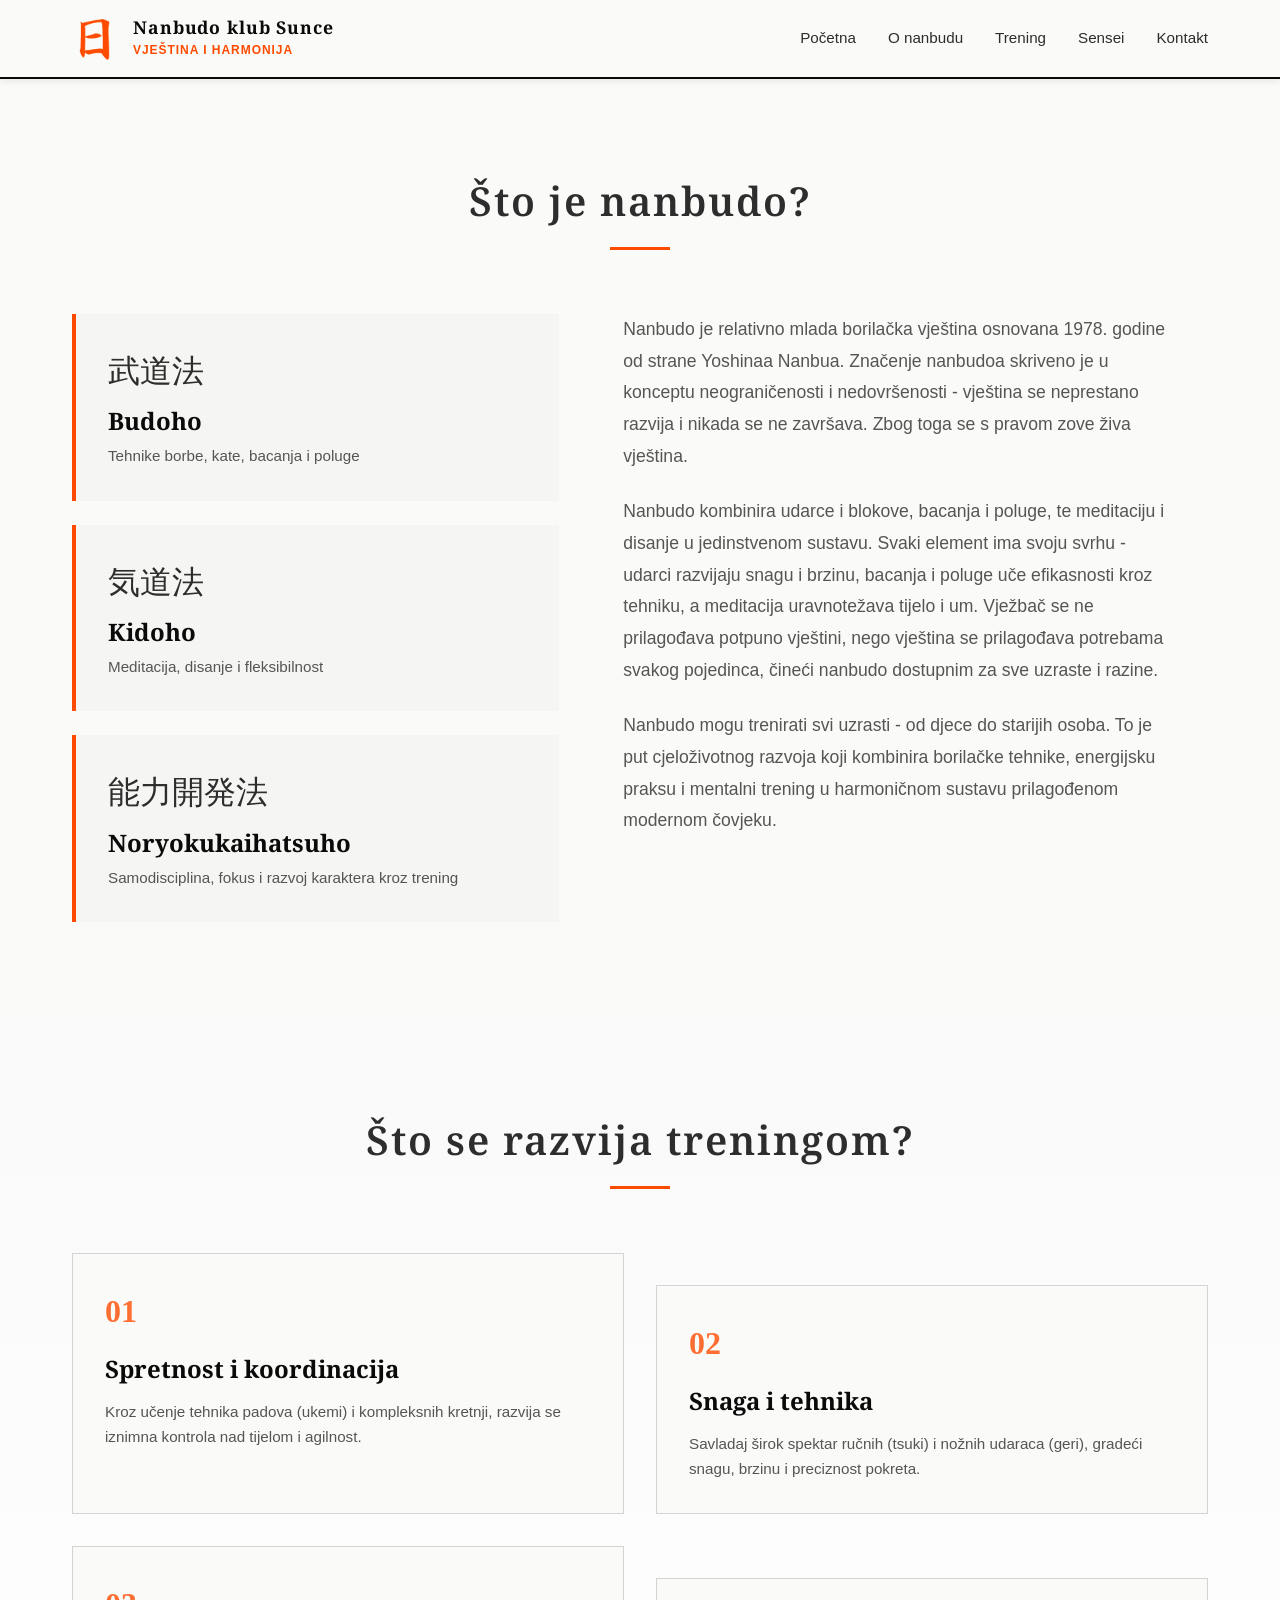
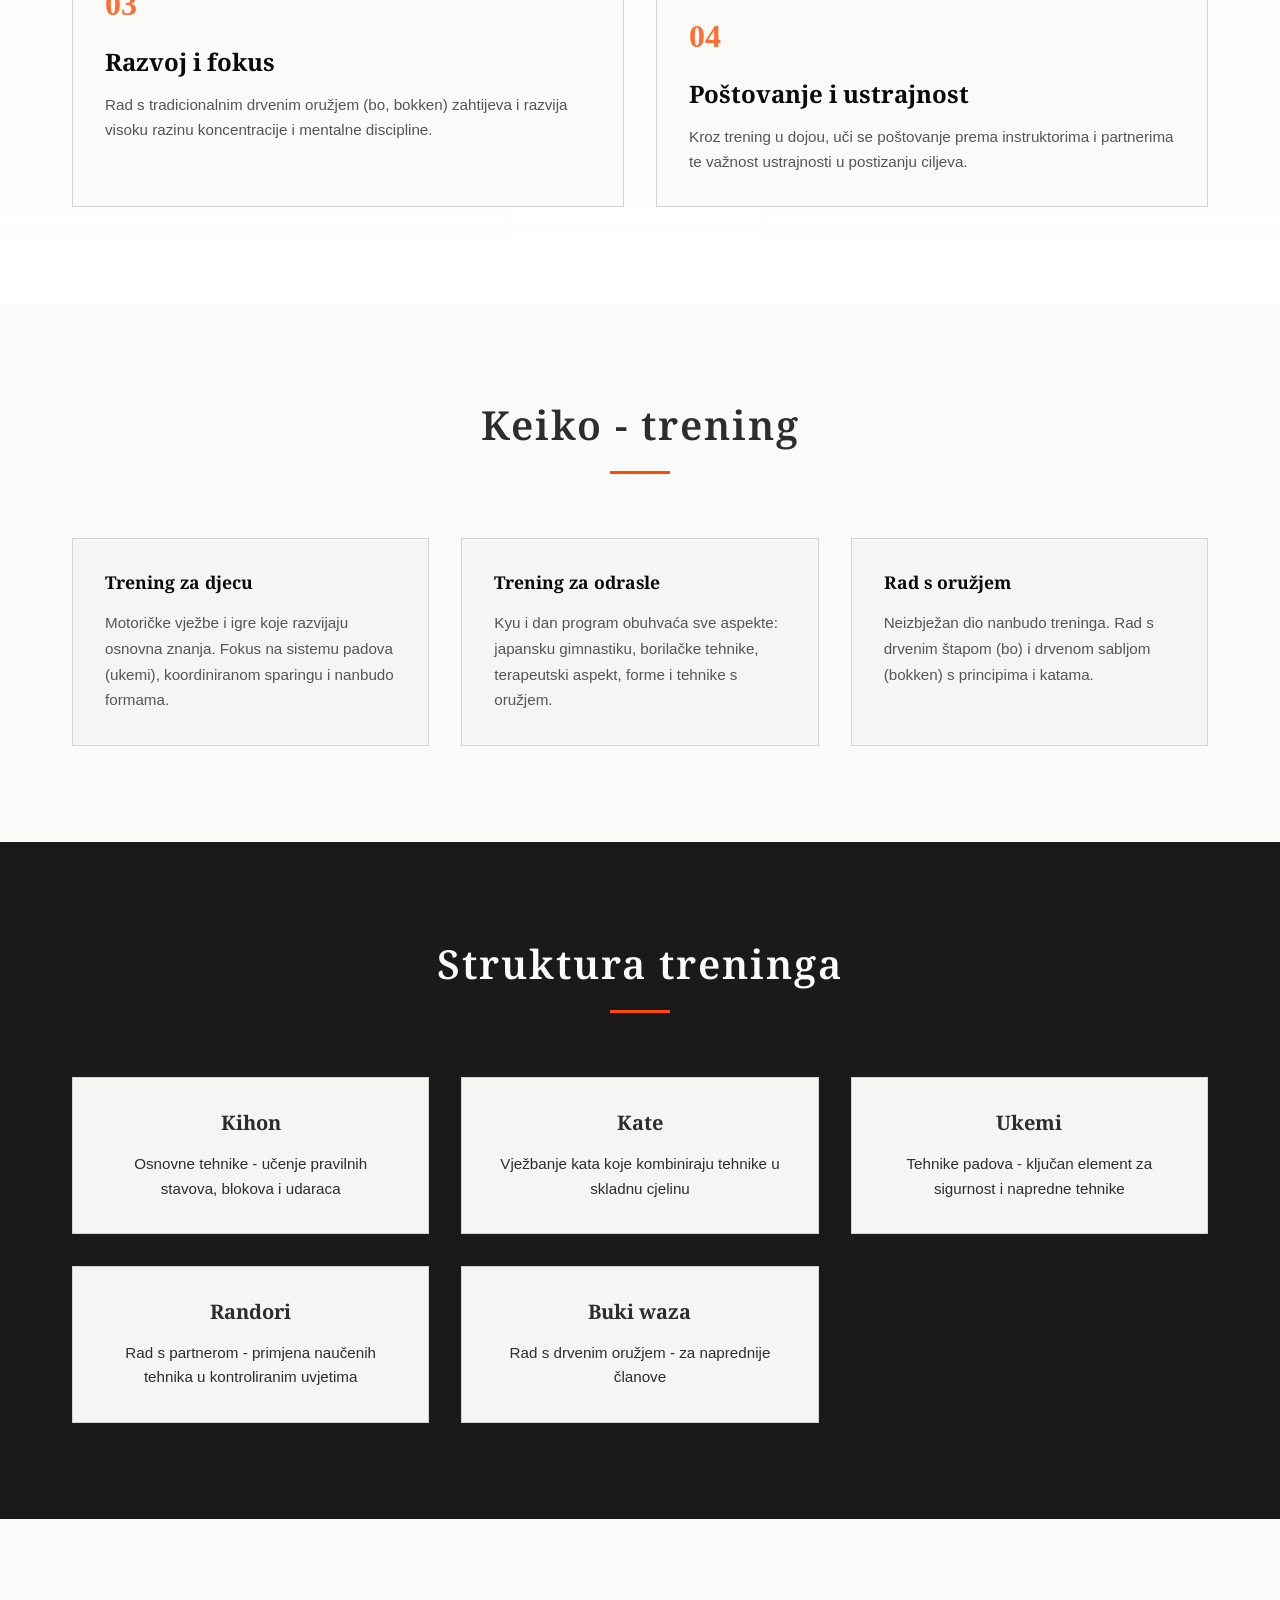
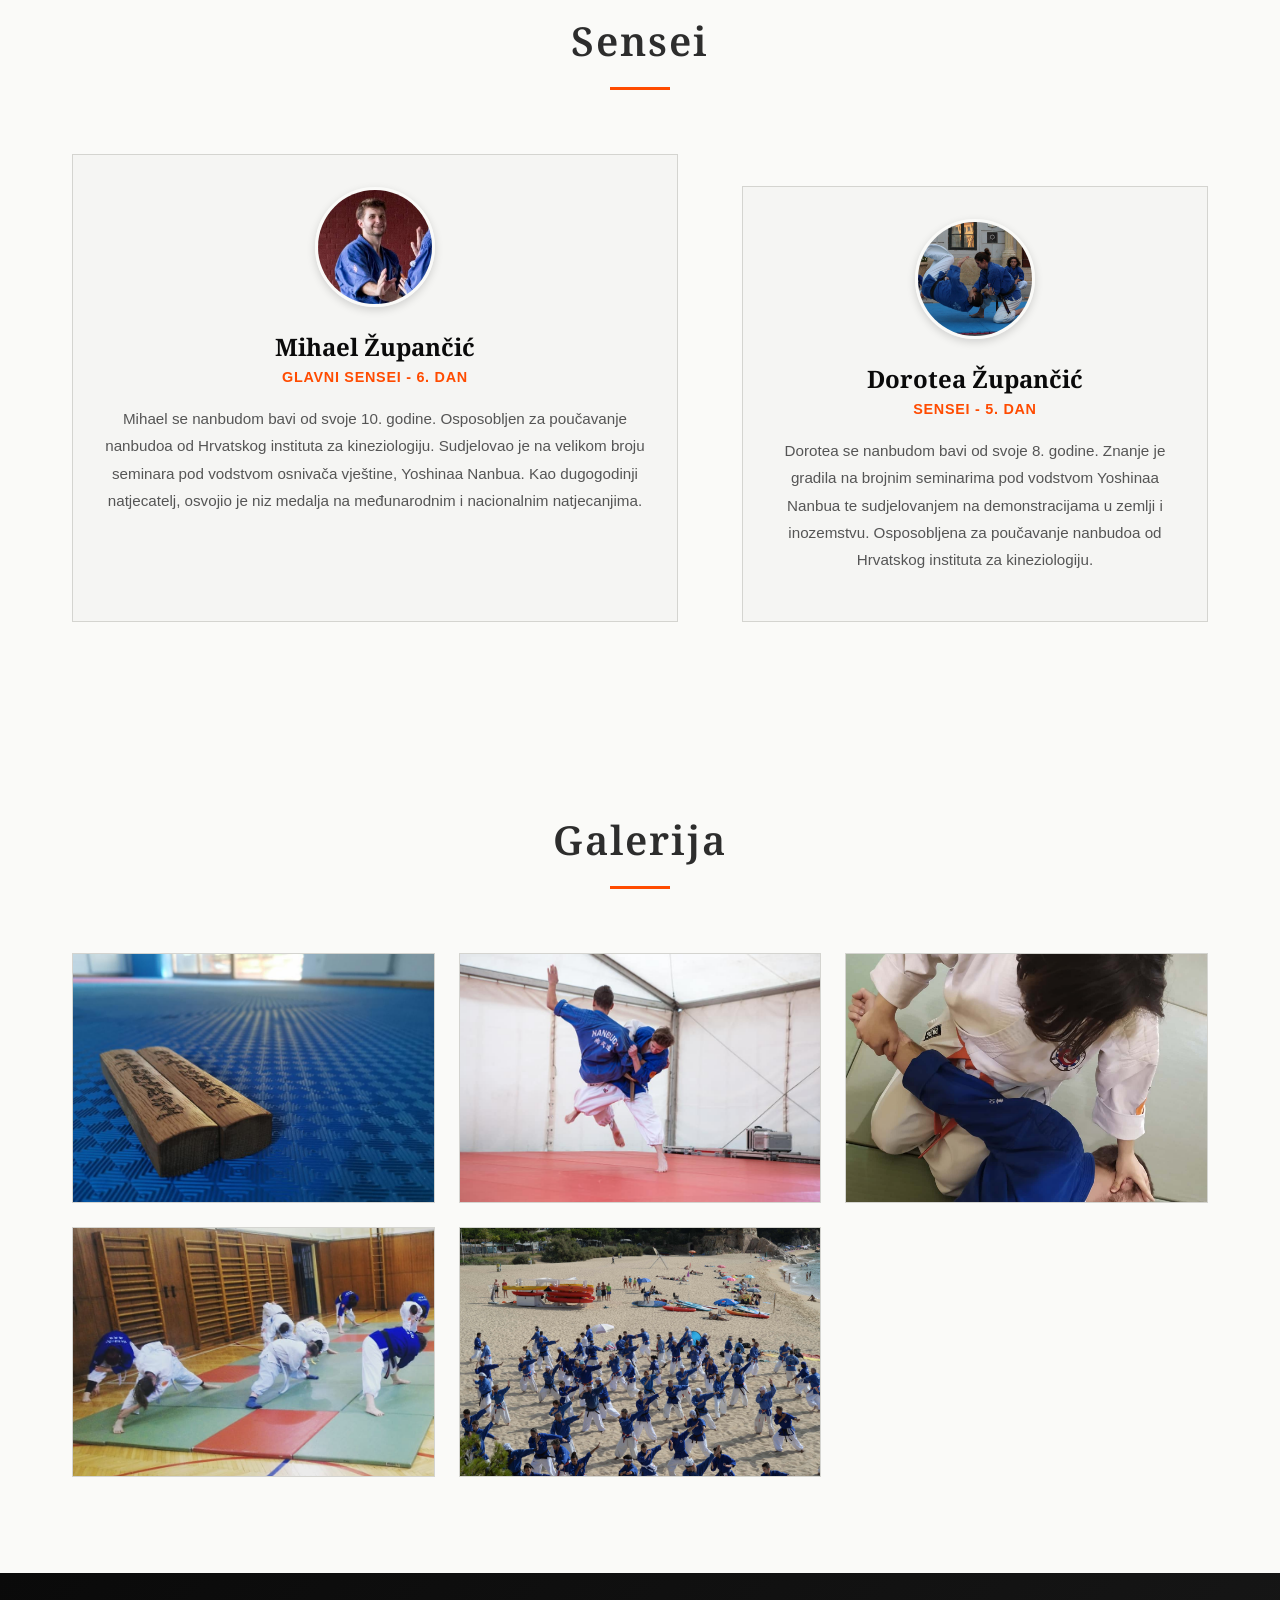
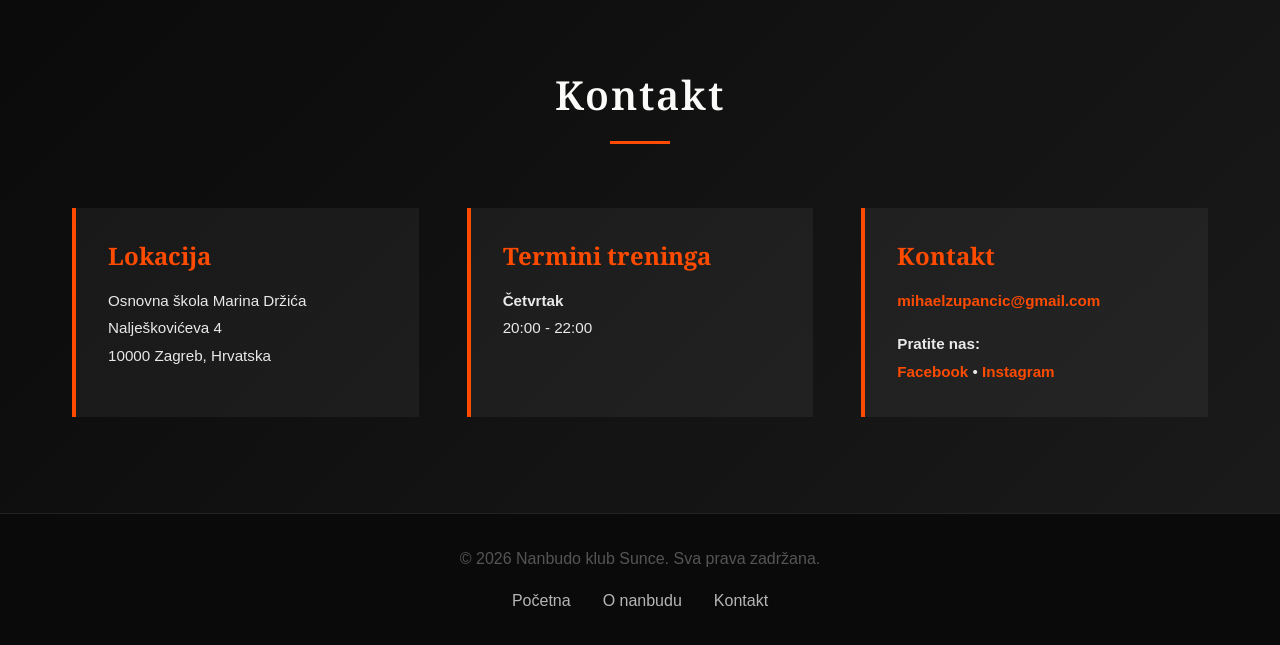
==== commit 9290d7d3: "Remove last gallery image (zimski.jpg - house in snow)" ====
--- a/index.html
+++ b/index.html
@@ -202,7 +202,6 @@
                 <img src="images/gallery/mirta.jpg" alt="Demonstracija">
                 <img src="images/gallery/trening2.jpg" alt="Tim kluba">
                 <img src="images/gallery/seminar.jpeg" alt="Seminar">
-                <img src="images/gallery/zimski.jpg" alt="Zimski seminar">
             </div>
         </div>
     </section>
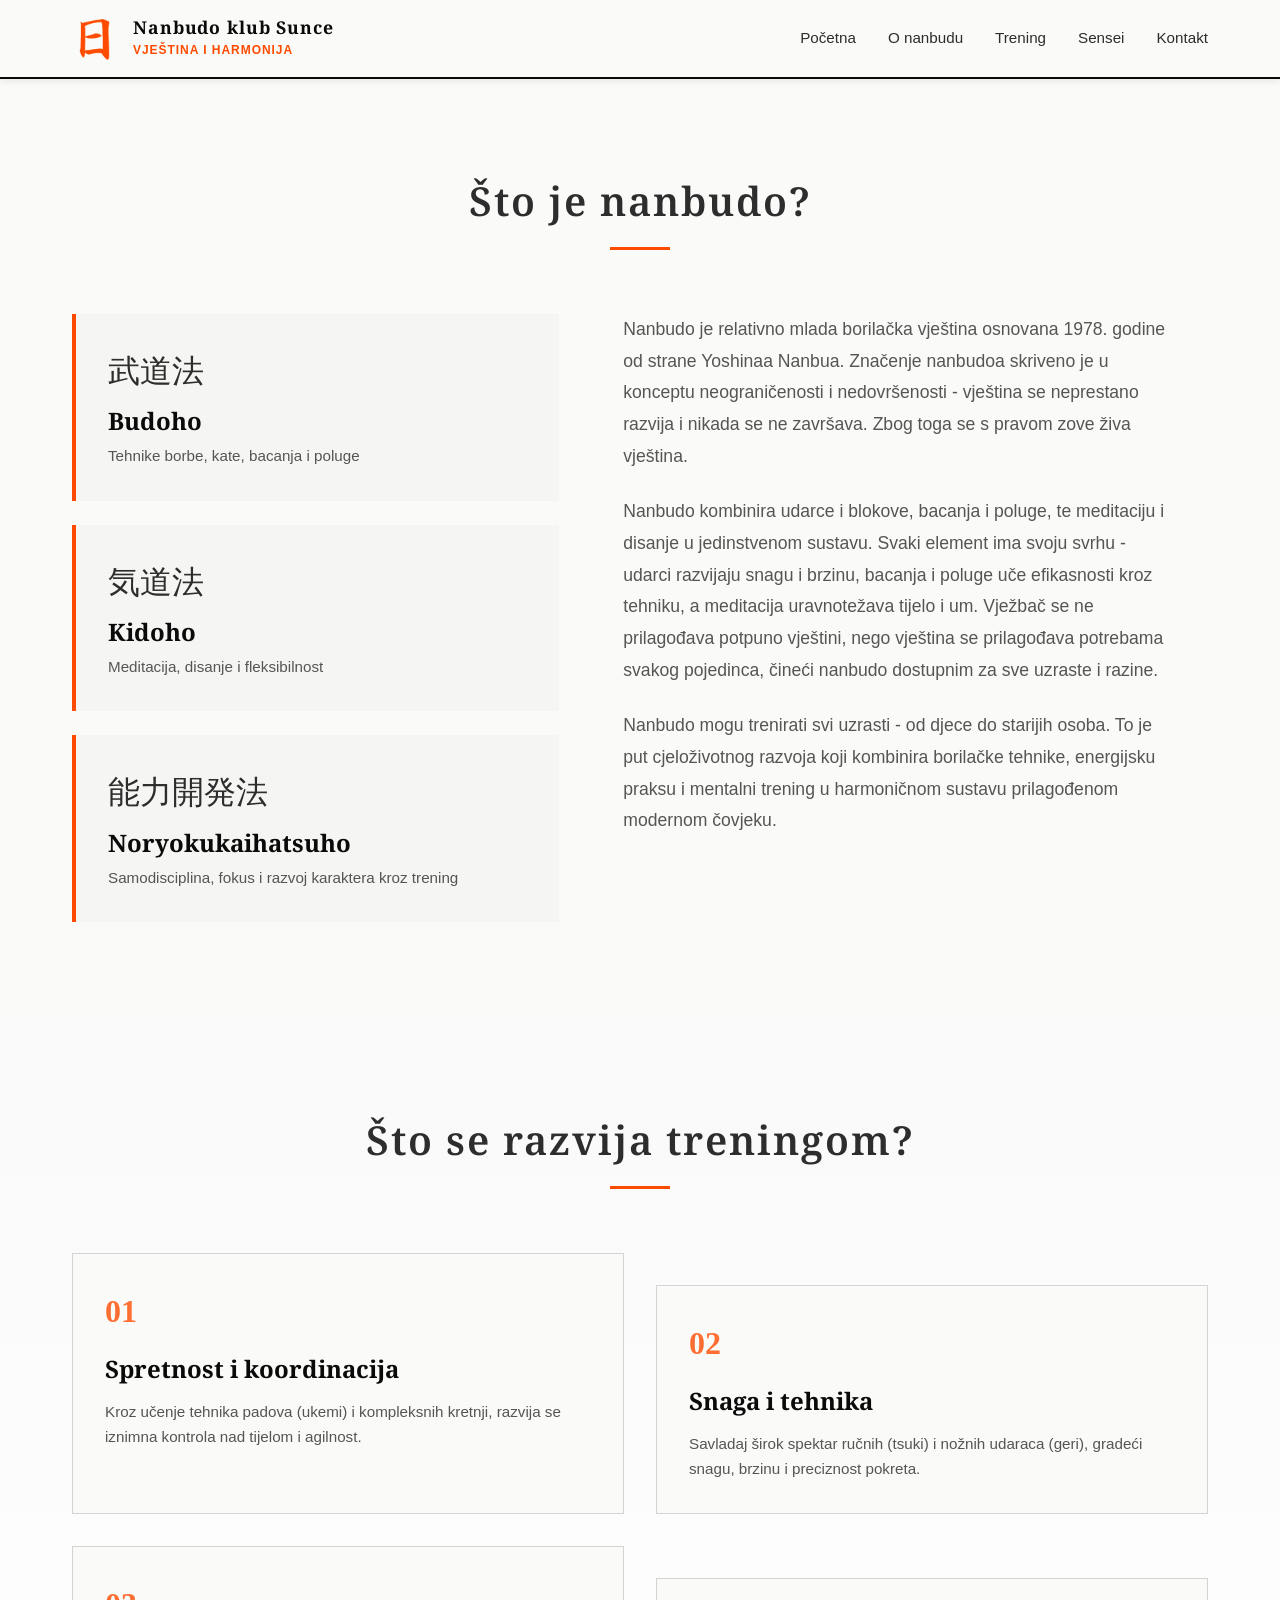
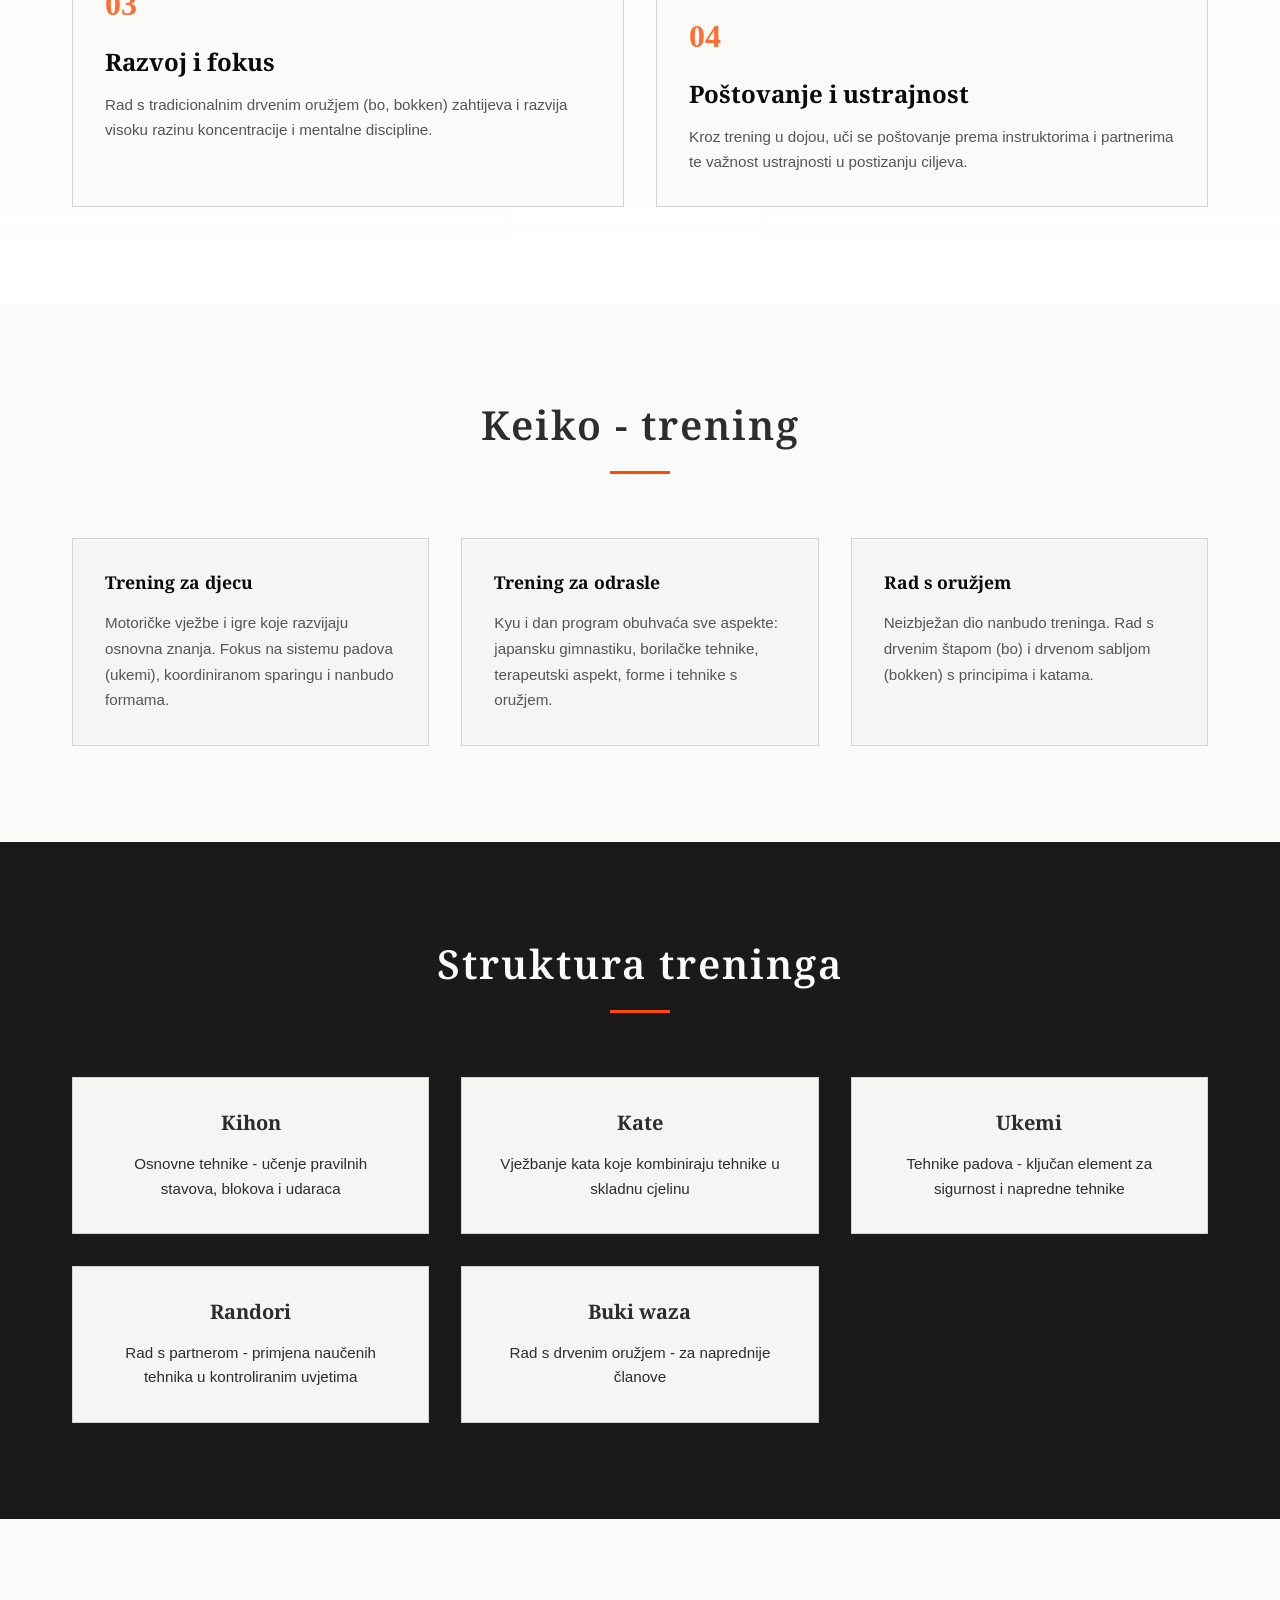
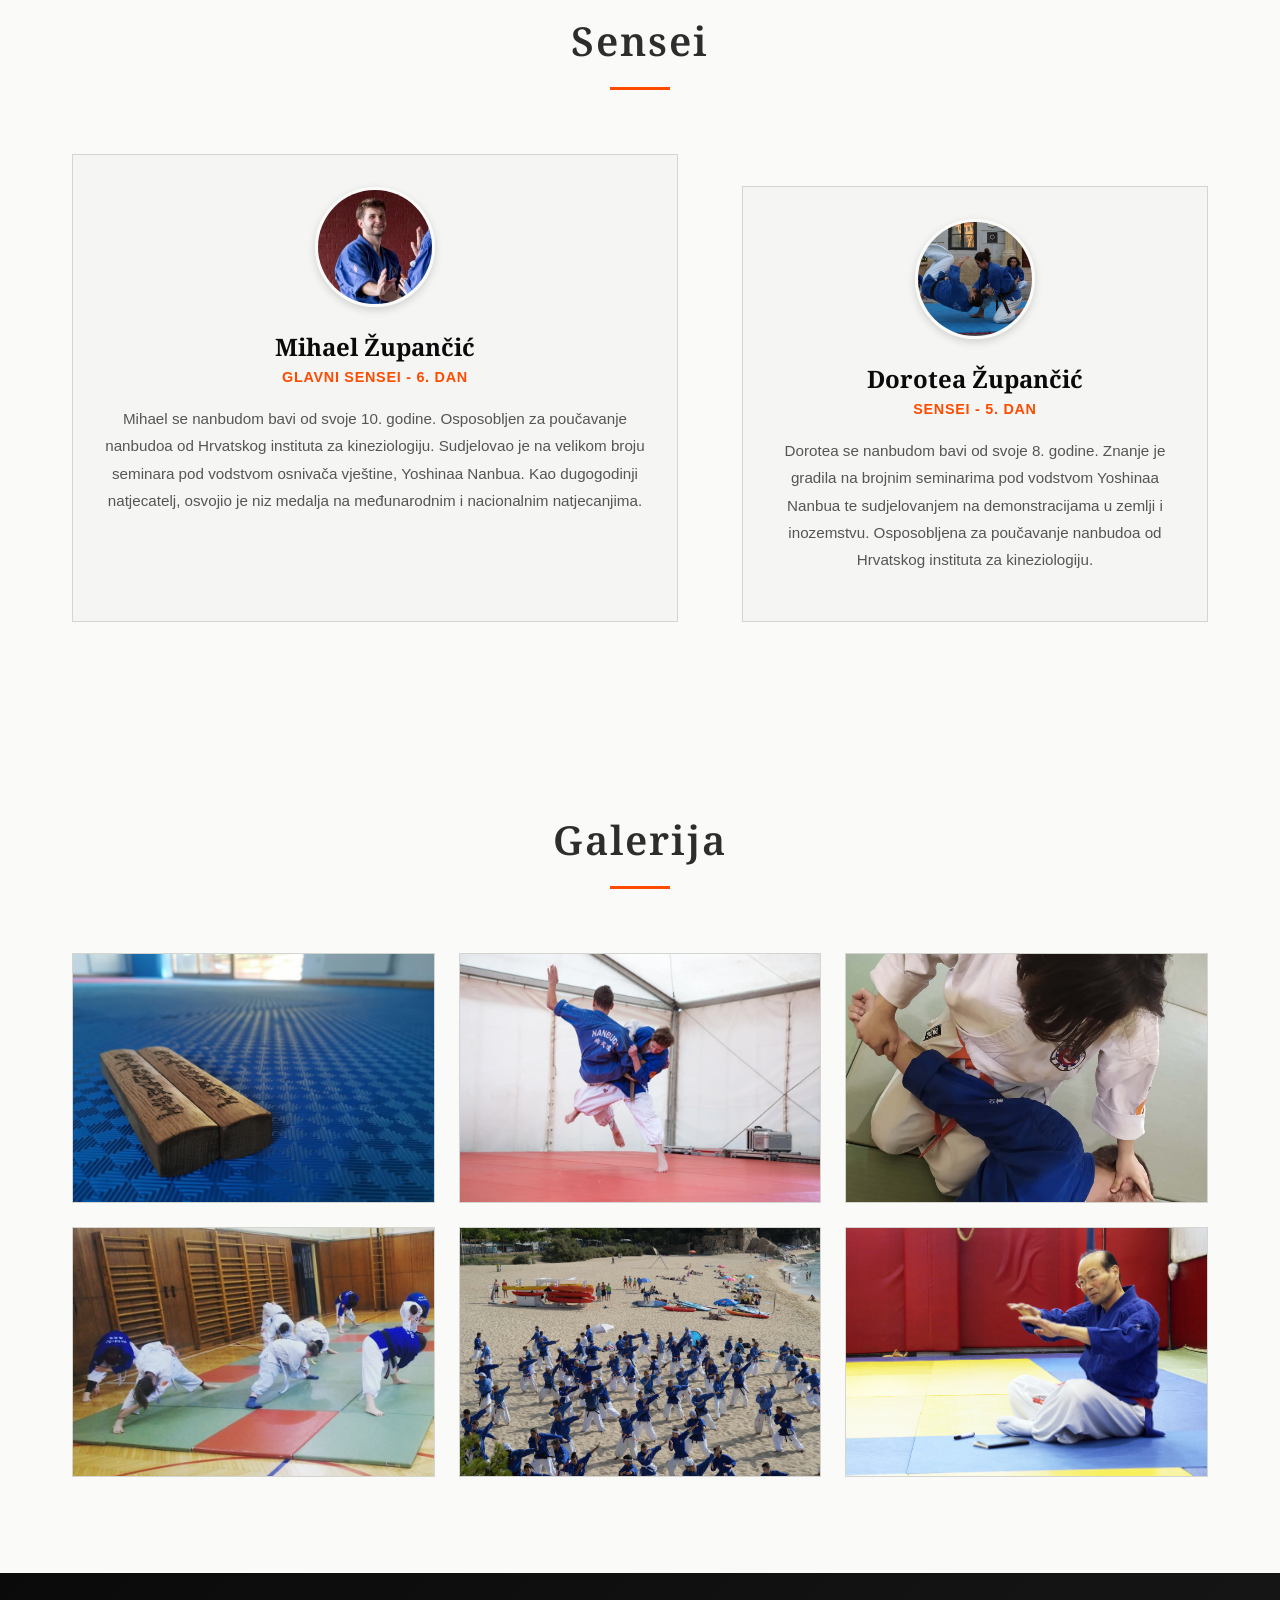
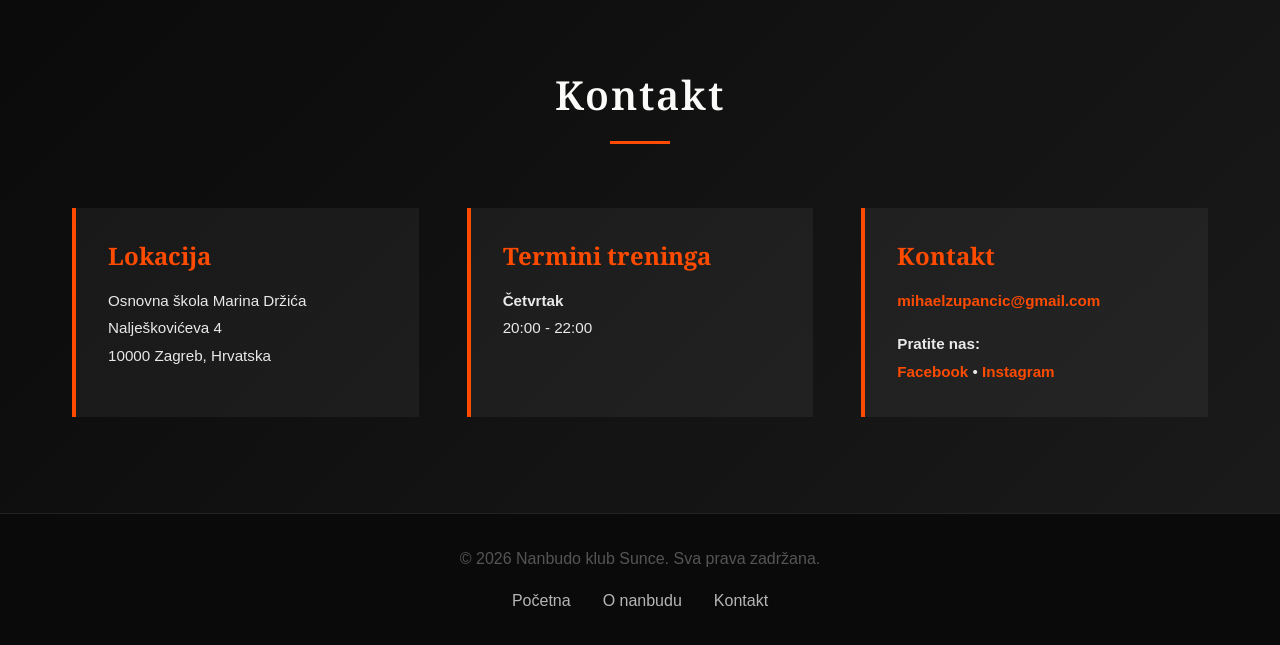
==== commit 6c7fe6b8: "Add 6th gallery image (doshu.jpg) from Heiwa dojo" ====
--- a/index.html
+++ b/index.html
@@ -202,6 +202,7 @@
                 <img src="images/gallery/mirta.jpg" alt="Demonstracija">
                 <img src="images/gallery/trening2.jpg" alt="Tim kluba">
                 <img src="images/gallery/seminar.jpeg" alt="Seminar">
+                <img src="images/gallery/doshu.jpg" alt="Doshu">
             </div>
         </div>
     </section>
